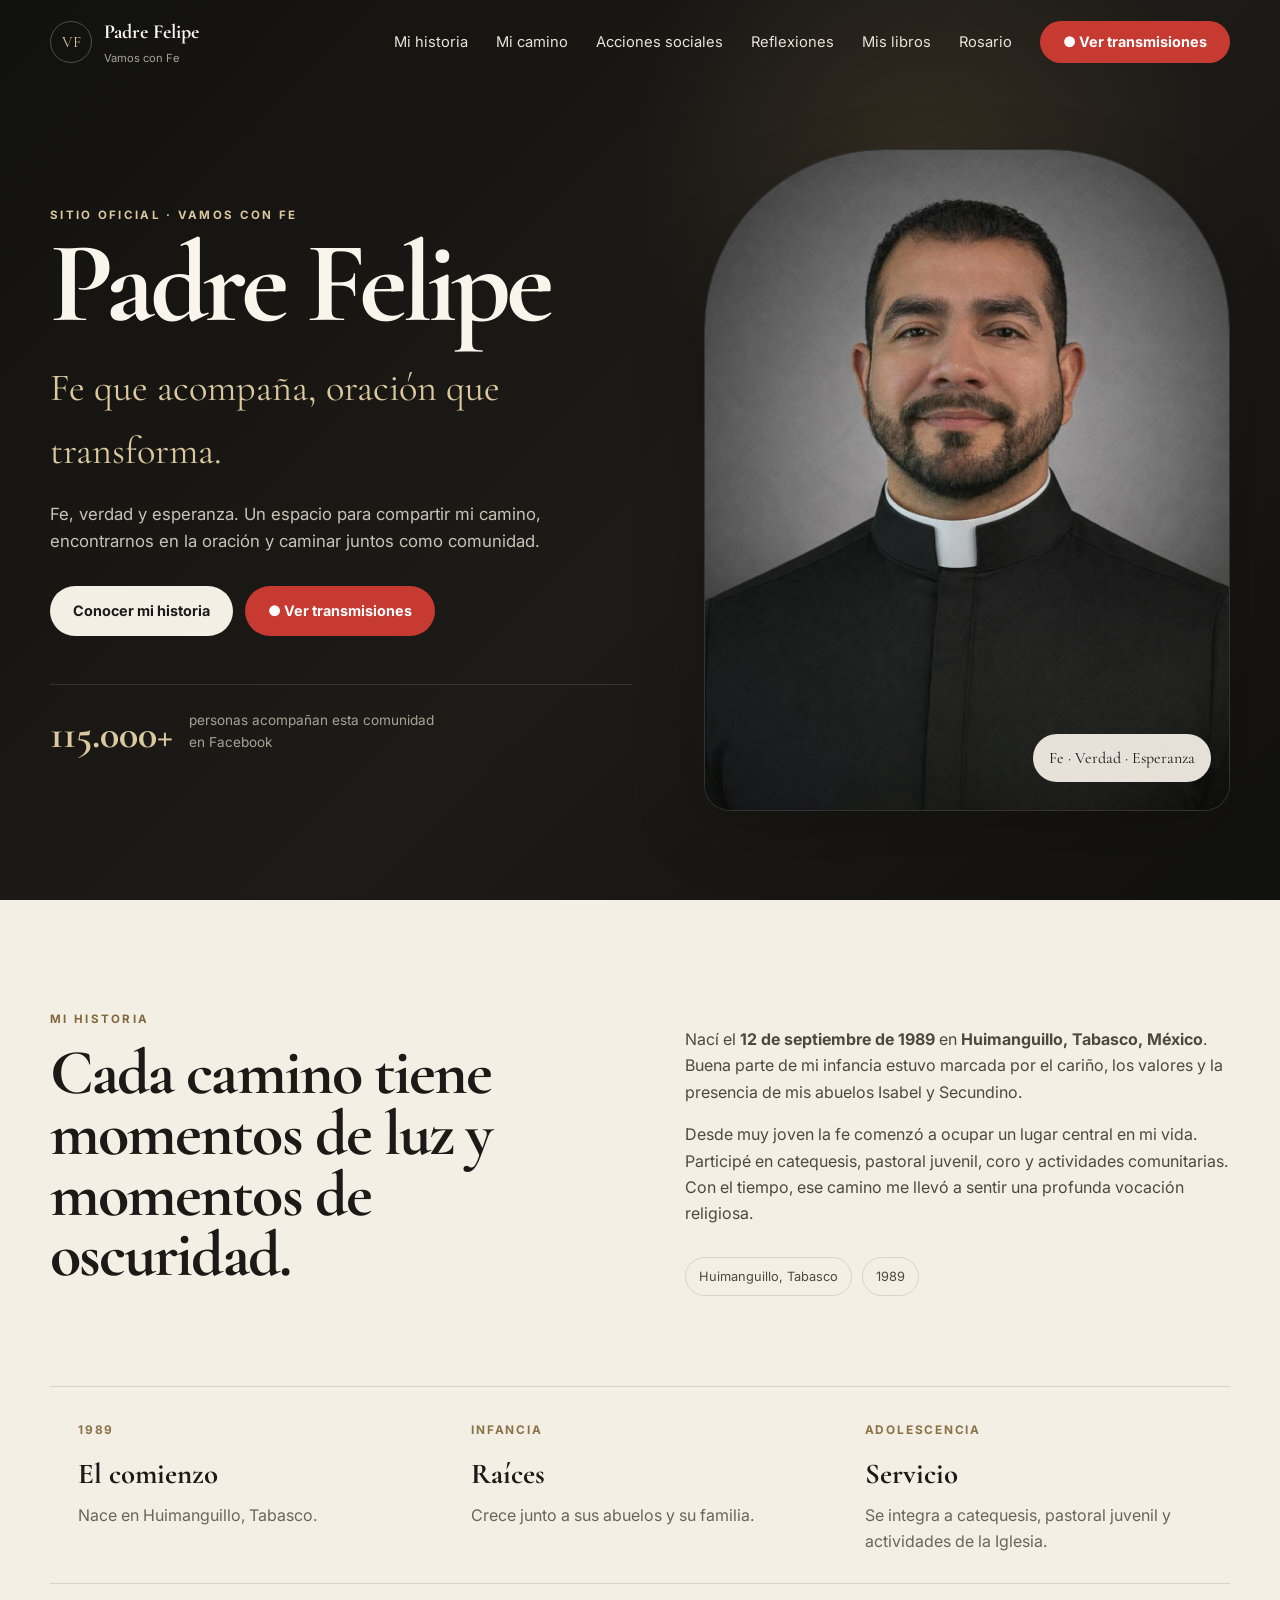
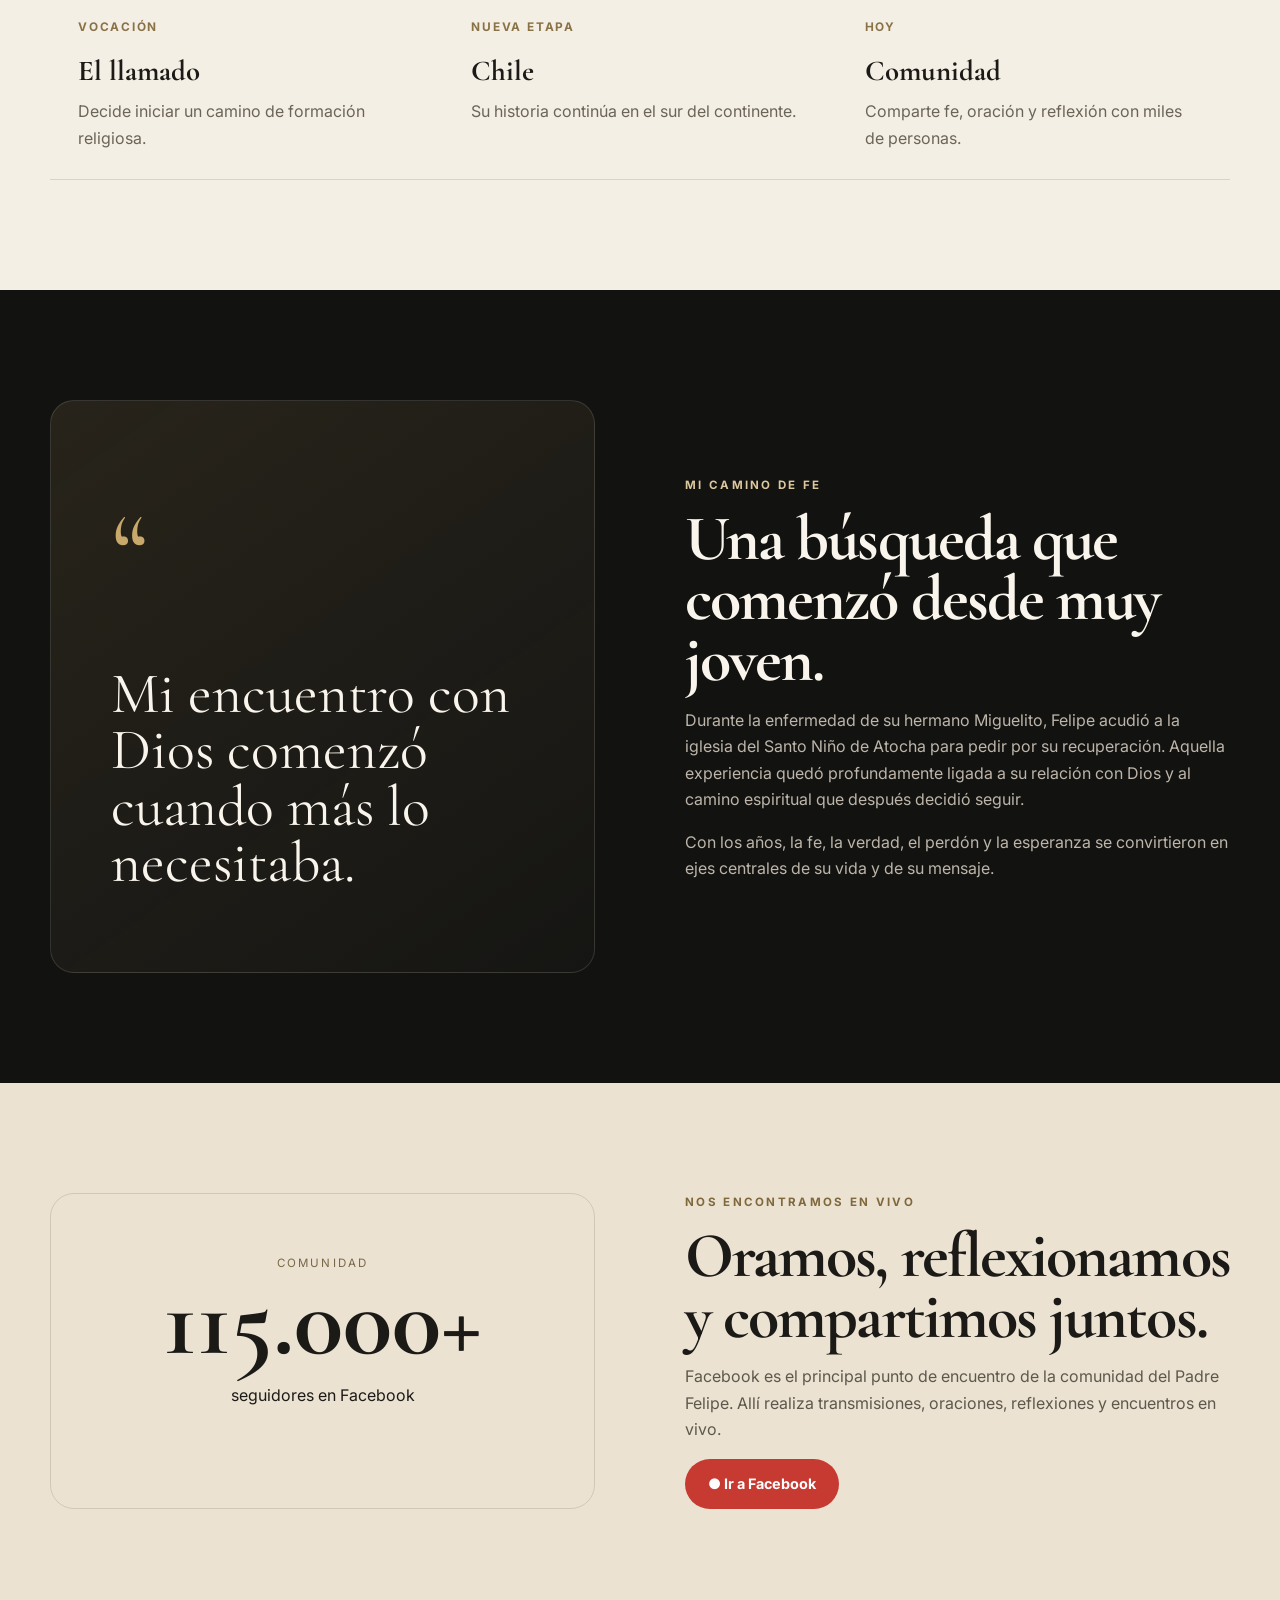
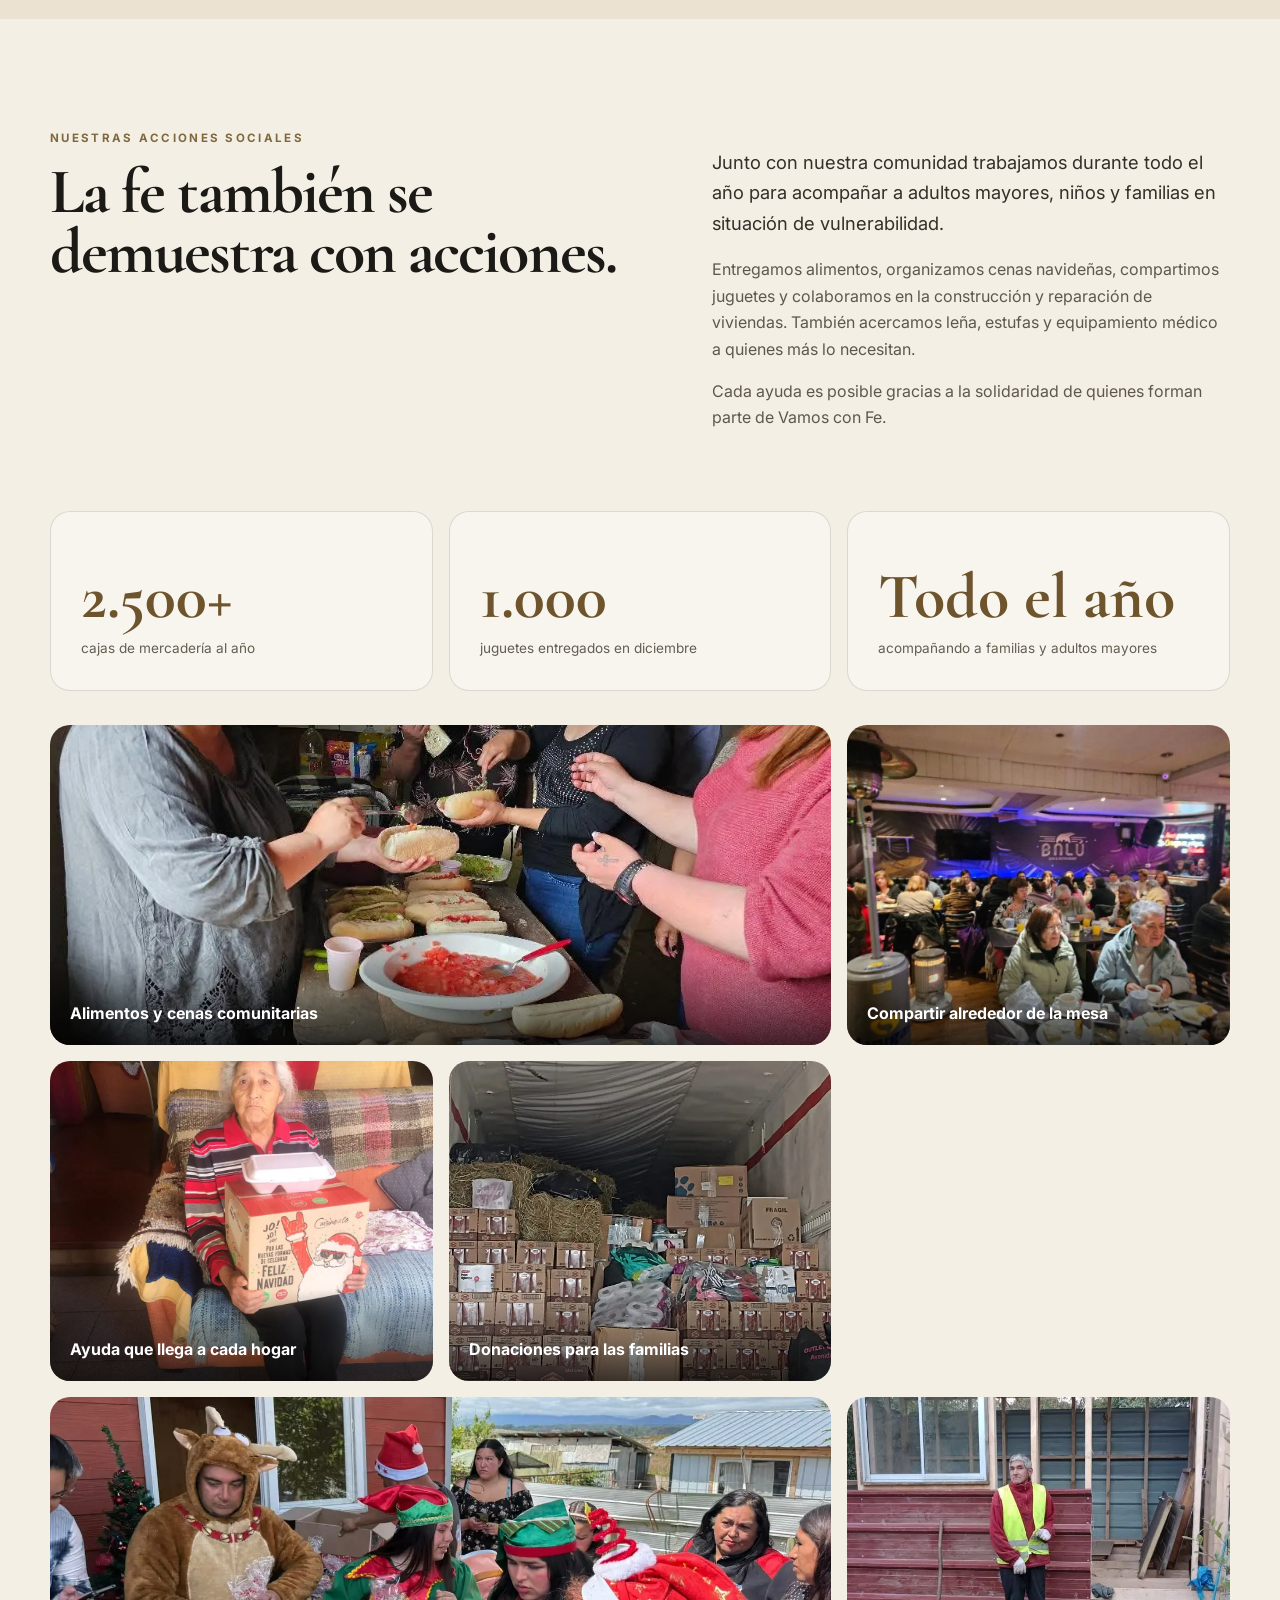
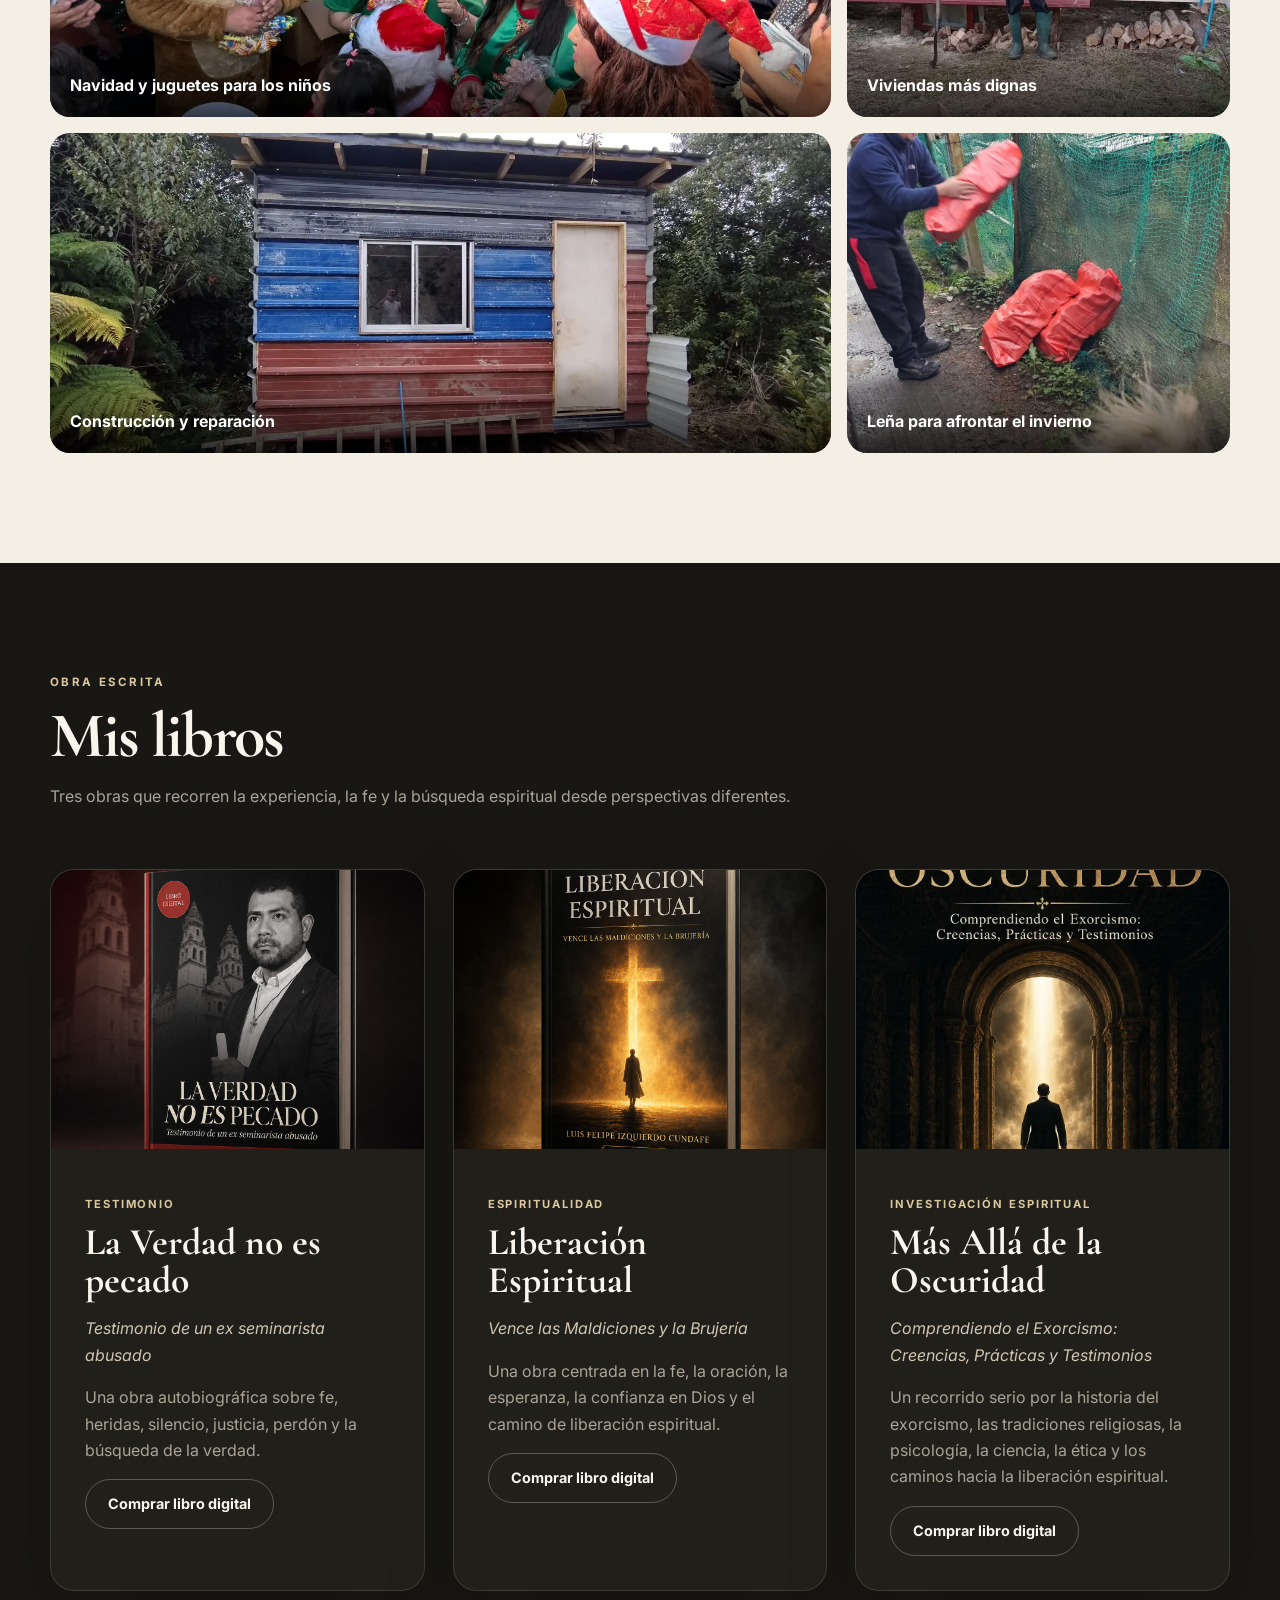
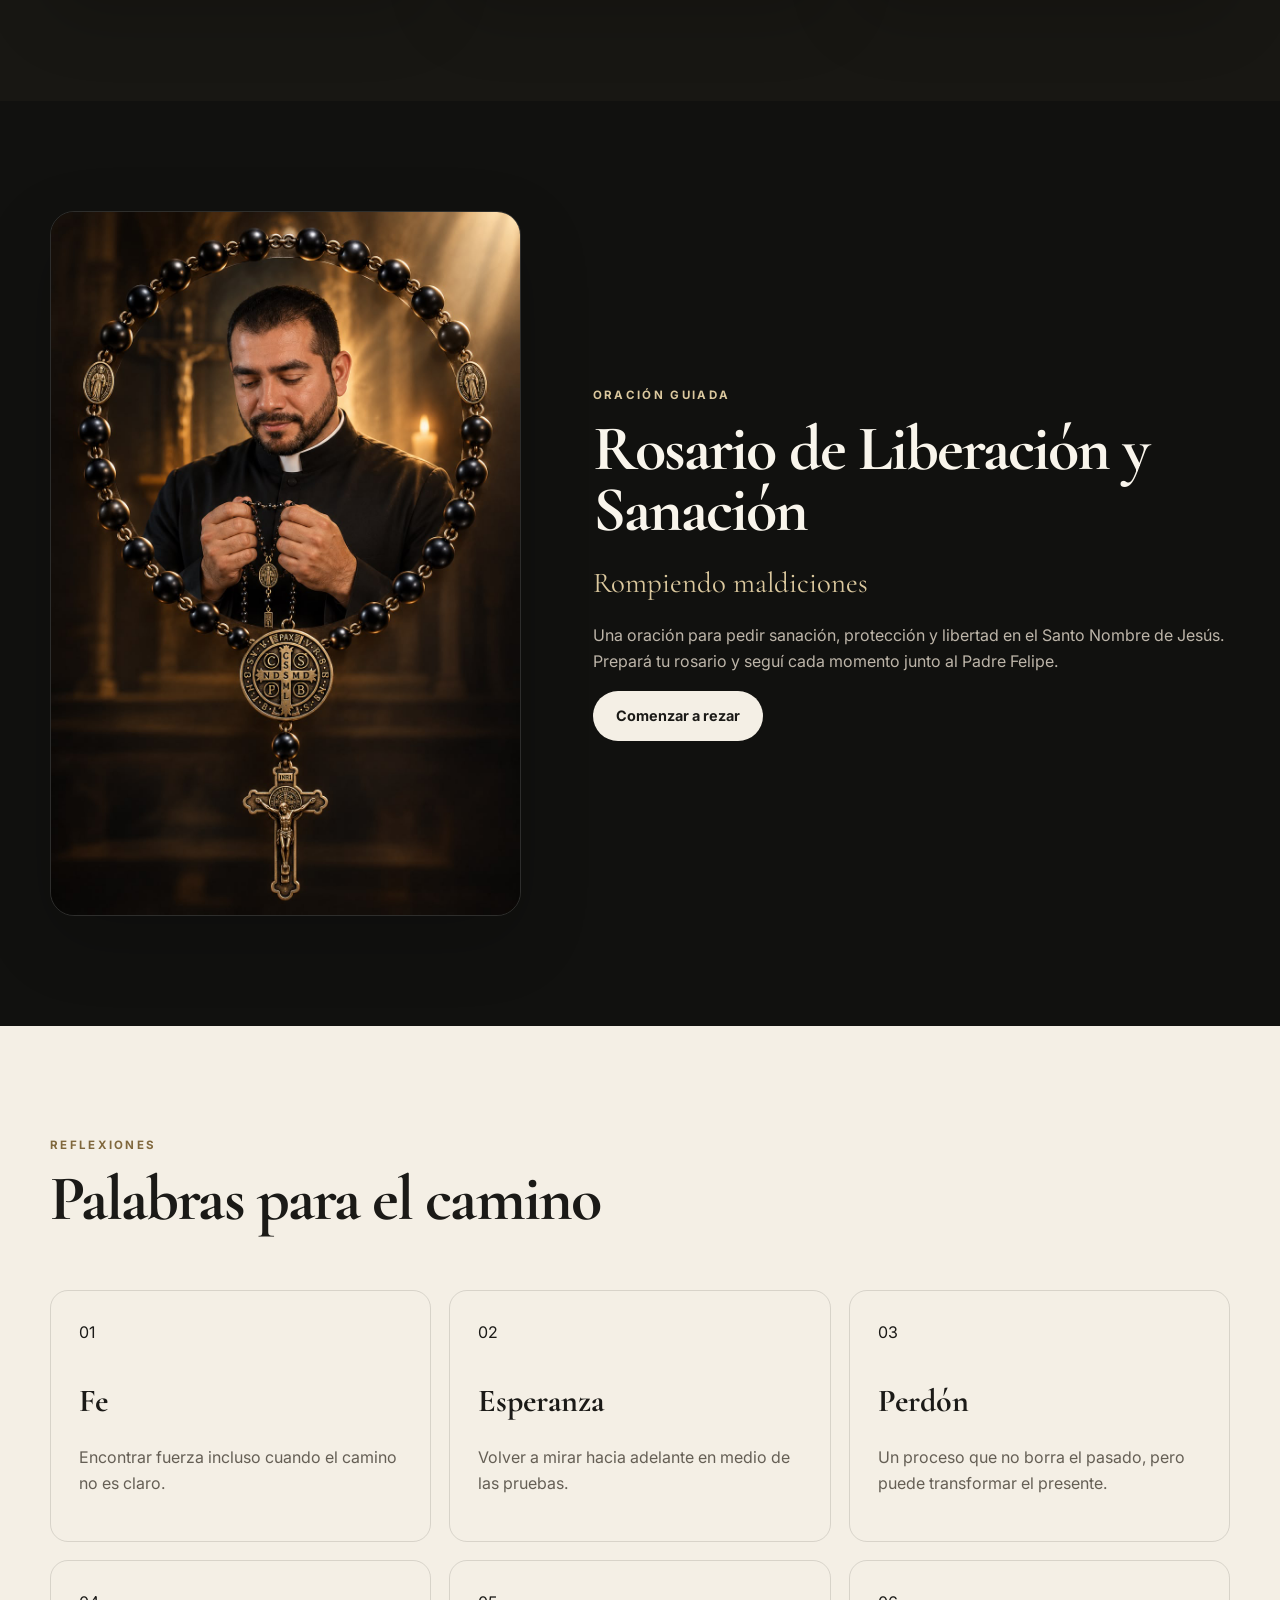
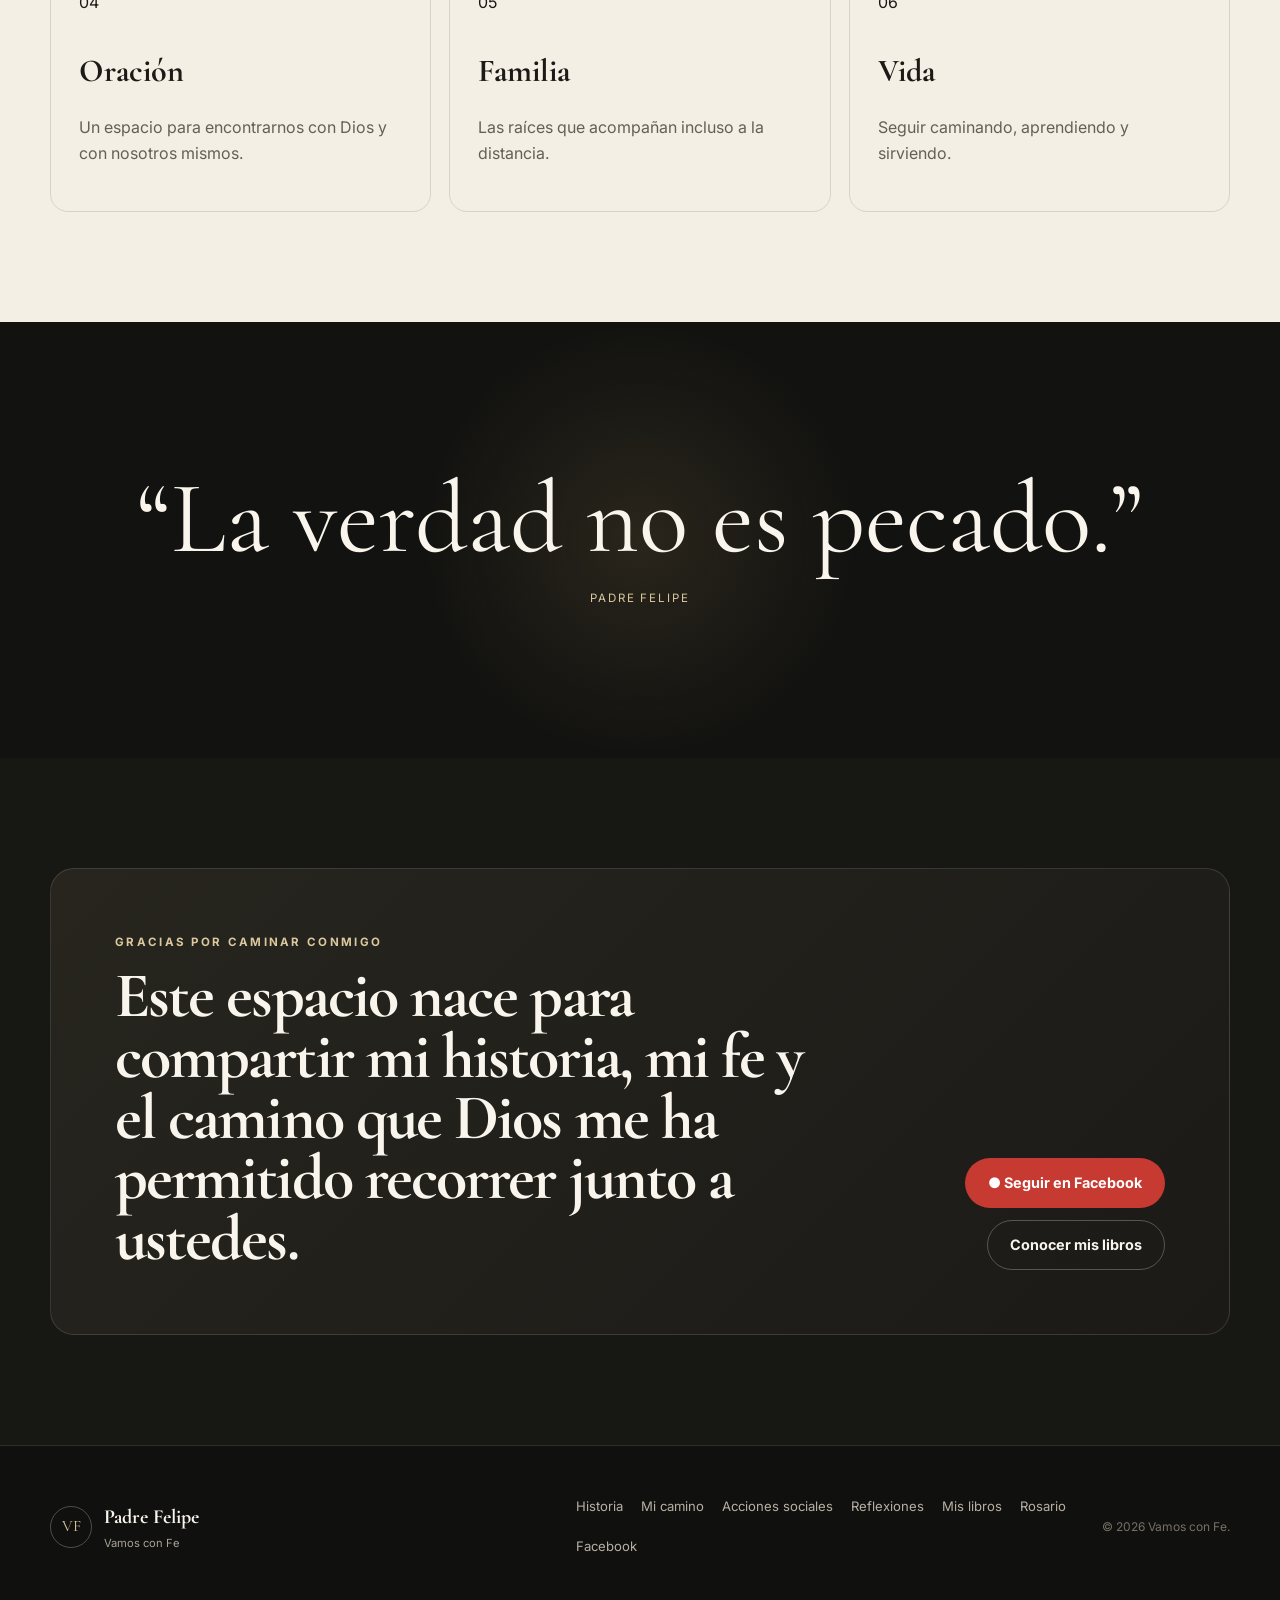
==== index.html @ bfcf7a8f "Actualiza acciones sociales y alcance anual" ====
<!doctype html>
<html lang="es">
<head>
  <meta charset="utf-8">
  <meta name="viewport" content="width=device-width, initial-scale=1">
  <title>Padre Felipe | Fe que acompaña, oración que transforma</title>
  <meta name="description" content="Sitio oficial del Padre Felipe. Oraciones, transmisiones en vivo, reflexiones y libros para fortalecer la fe y caminar juntos como comunidad.">
  <meta name="theme-color" content="#171714">
  <link rel="canonical" href="https://vamosconfe.com/">
  <link rel="icon" href="/favicon.svg" type="image/svg+xml">

  <meta property="og:type" content="website">
  <meta property="og:title" content="Vamos con Fe junto al Padre Felipe">
  <meta property="og:description" content="Sumate a una comunidad de más de 115.000 personas. Encontrá oraciones, reflexiones, transmisiones en vivo y los libros del Padre Felipe.">
  <meta property="og:url" content="https://vamosconfe.com/">
  <meta property="og:site_name" content="Vamos con Fe">
  <meta property="og:locale" content="es_LA">
  <meta property="og:image" content="https://vamosconfe.com/assets/images/padre-felipe-hero.jpg?v=20260825">
  <meta property="og:image:alt" content="Padre Felipe · Vamos con Fe">

  <meta name="twitter:card" content="summary_large_image">
  <meta name="twitter:title" content="Vamos con Fe junto al Padre Felipe">
  <meta name="twitter:description" content="Oraciones, reflexiones, transmisiones en vivo y libros para fortalecer la fe junto al Padre Felipe.">
  <meta name="twitter:image" content="https://vamosconfe.com/assets/images/padre-felipe-hero.jpg?v=20260825">
  <meta name="twitter:image:alt" content="Padre Felipe · Vamos con Fe">

  <link rel="preconnect" href="https://fonts.googleapis.com">
  <link rel="preconnect" href="https://fonts.gstatic.com" crossorigin>
  <link href="https://fonts.googleapis.com/css2?family=Cormorant+Garamond:wght@500;600;700&family=Inter:wght@400;500;600;700&display=swap" rel="stylesheet">
  <link rel="stylesheet" href="css/style.css?v=20260825-2">
  <style>
    .books-grid{grid-template-columns:repeat(3,1fr)}
    @media(max-width:920px){
      .books-grid{grid-template-columns:1fr}
      .rosary-feature-grid{display:flex!important;flex-direction:column!important;gap:32px!important}
      .rosary-feature-image{width:100%!important;max-width:520px!important;margin:0 auto!important}
      .rosary-feature-image img{display:block!important;width:100%!important;height:auto!important;aspect-ratio:auto!important;object-fit:contain!important}
      .rosary-feature-copy{width:100%!important}
    }
    @media(max-width:620px){
      .rosary-feature-copy h2{font-size:clamp(2.7rem,13vw,4rem)}
      .rosary-feature-copy .btn{width:100%}
    }
  </style>

  <script type="application/ld+json">
  {
    "@context":"https://schema.org",
    "@graph":[
      {
        "@type":"WebSite",
        "name":"Vamos con Fe",
        "url":"https://vamosconfe.com/"
      },
      {
        "@type":"Person",
        "name":"Luis Felipe Izquierdo Cundafe",
        "alternateName":"Padre Felipe",
        "url":"https://vamosconfe.com/",
        "sameAs":["https://www.facebook.com/misionsansebastianpuertomontt"],
        "description":"Sacerdote veterocatólico, autor y comunicador espiritual."
      },
      {
        "@type":"Book",
        "name":"La Verdad no es pecado",
        "author":[
          {"@type":"Person","name":"Luis Felipe Izquierdo Cundafe"},
          {"@type":"Person","name":"Robert Arellano Muñoz"}
        ]
      },
      {
        "@type":"Book",
        "name":"Liberación Espiritual: Vence las Maldiciones y la Brujería",
        "author":{"@type":"Person","name":"Luis Felipe Izquierdo Cundafe"}
      },
      {
        "@type":"Book",
        "name":"Más Allá de la Oscuridad",
        "alternativeHeadline":"Comprendiendo el Exorcismo: Creencias, Prácticas y Testimonios",
        "author":{"@type":"Person","name":"Luis Felipe Izquierdo Cundafe"}
      }
    ]
  }
  </script>
</head>
<body>
<a class="skip-link" href="#contenido">Saltar al contenido</a>

<header class="site-header" id="header">
  <div class="container nav-wrap">
    <a class="brand" href="#inicio">
      <span class="brand-mark">VF</span>
      <span><strong>Padre Felipe</strong><small>Vamos con Fe</small></span>
    </a>

    <button class="menu-toggle" id="menuToggle" aria-label="Abrir menú" aria-expanded="false">
      <span></span><span></span>
    </button>

    <nav class="nav" id="nav">
      <a href="#historia">Mi historia</a>
      <a href="#camino">Mi camino</a>
      <a href="#obra-social">Acciones sociales</a>
      <a href="#reflexiones">Reflexiones</a>
      <a href="#libros">Mis libros</a>
      <a href="rosario.html">Rosario</a>
      <a class="btn btn-live btn-small" href="https://www.facebook.com/misionsansebastianpuertomontt" target="_blank" rel="noopener noreferrer">● Ver transmisiones</a>
    </nav>
  </div>
</header>

<main id="contenido">
<section class="hero" id="inicio">
  <div class="container hero-grid">
    <div class="hero-copy reveal">
      <p class="eyebrow">Sitio oficial · Vamos con Fe</p>
      <h1>Padre Felipe</h1>
      <p class="hero-kicker">Fe que acompaña, oración que transforma.</p>
      <p class="hero-text">Fe, verdad y esperanza. Un espacio para compartir mi camino, encontrarnos en la oración y caminar juntos como comunidad.</p>

      <div class="hero-actions">
        <a class="btn btn-primary" href="#historia">Conocer mi historia</a>
        <a class="btn btn-live" href="https://www.facebook.com/misionsansebastianpuertomontt" target="_blank" rel="noopener noreferrer">● Ver transmisiones</a>
      </div>

      <div class="hero-stats">
        <strong>115.000+</strong>
        <span>personas acompañan esta comunidad en Facebook</span>
      </div>
    </div>

    <div class="hero-image-wrap reveal">
      <div class="hero-image-card">
        <img src="assets/images/padre-felipe-hero.jpg" alt="Padre Felipe" fetchpriority="high">
        <div class="hero-image-overlay"></div>
        <div class="hero-image-badge">Fe · Verdad · Esperanza</div>
      </div>
    </div>
  </div>
</section>

<section class="section section-light" id="historia">
  <div class="container split">
    <div class="reveal">
      <p class="eyebrow dark">Mi historia</p>
      <h2>Cada camino tiene momentos de luz y momentos de oscuridad.</h2>
    </div>
    <div class="story-copy reveal">
      <p>Nací el <strong>12 de septiembre de 1989</strong> en <strong>Huimanguillo, Tabasco, México</strong>. Buena parte de mi infancia estuvo marcada por el cariño, los valores y la presencia de mis abuelos Isabel y Secundino.</p>
      <p>Desde muy joven la fe comenzó a ocupar un lugar central en mi vida. Participé en catequesis, pastoral juvenil, coro y actividades comunitarias. Con el tiempo, ese camino me llevó a sentir una profunda vocación religiosa.</p>
      <div class="story-meta"><span>Huimanguillo, Tabasco</span><span>1989</span></div>
    </div>
  </div>

  <div class="container timeline reveal">
    <article><span>1989</span><h3>El comienzo</h3><p>Nace en Huimanguillo, Tabasco.</p></article>
    <article><span>Infancia</span><h3>Raíces</h3><p>Crece junto a sus abuelos y su familia.</p></article>
    <article><span>Adolescencia</span><h3>Servicio</h3><p>Se integra a catequesis, pastoral juvenil y actividades de la Iglesia.</p></article>
    <article><span>Vocación</span><h3>El llamado</h3><p>Decide iniciar un camino de formación religiosa.</p></article>
    <article><span>Nueva etapa</span><h3>Chile</h3><p>Su historia continúa en el sur del continente.</p></article>
    <article><span>Hoy</span><h3>Comunidad</h3><p>Comparte fe, oración y reflexión con miles de personas.</p></article>
  </div>
</section>

<section class="section section-dark" id="camino">
  <div class="container quote-layout">
    <div class="quote-card reveal">
      <span class="quote-mark">“</span>
      <blockquote>Mi encuentro con Dios comenzó cuando más lo necesitaba.</blockquote>
    </div>
    <div class="quote-copy reveal">
      <p class="eyebrow">Mi camino de fe</p>
      <h2>Una búsqueda que comenzó desde muy joven.</h2>
      <p>Durante la enfermedad de su hermano Miguelito, Felipe acudió a la iglesia del Santo Niño de Atocha para pedir por su recuperación. Aquella experiencia quedó profundamente ligada a su relación con Dios y al camino espiritual que después decidió seguir.</p>
      <p>Con los años, la fe, la verdad, el perdón y la esperanza se convirtieron en ejes centrales de su vida y de su mensaje.</p>
    </div>
  </div>
</section>

<section class="section community-section">
  <div class="container community-grid">
    <div class="community-number reveal">
      <span>Comunidad</span>
      <strong>115.000+</strong>
      <p>seguidores en Facebook</p>
    </div>
    <div class="community-copy reveal">
      <p class="eyebrow dark">Nos encontramos en vivo</p>
      <h2>Oramos, reflexionamos y compartimos juntos.</h2>
      <p>Facebook es el principal punto de encuentro de la comunidad del Padre Felipe. Allí realiza transmisiones, oraciones, reflexiones y encuentros en vivo.</p>
      <a class="btn btn-live" href="https://www.facebook.com/misionsansebastianpuertomontt" target="_blank" rel="noopener noreferrer">● Ir a Facebook</a>
    </div>
  </div>
</section>

<section class="section solidarity-section" id="obra-social">
  <div class="container">
    <div class="solidarity-intro">
      <div class="reveal">
        <p class="eyebrow dark">Nuestras acciones sociales</p>
        <h2>La fe también se demuestra con acciones.</h2>
      </div>
      <div class="solidarity-copy reveal">
        <p>Junto con nuestra comunidad trabajamos durante todo el año para acompañar a adultos mayores, niños y familias en situación de vulnerabilidad.</p>
        <p>Entregamos alimentos, organizamos cenas navideñas, compartimos juguetes y colaboramos en la construcción y reparación de viviendas. También acercamos leña, estufas y equipamiento médico a quienes más lo necesitan.</p>
        <p>Cada ayuda es posible gracias a la solidaridad de quienes forman parte de Vamos con Fe.</p>
      </div>
    </div>

    <div class="solidarity-stats reveal" aria-label="Alcance de nuestras acciones sociales">
      <article><strong>2.500+</strong><span>cajas de mercadería al año</span></article>
      <article><strong>1.000</strong><span>juguetes entregados en diciembre</span></article>
      <article><strong>Todo el año</strong><span>acompañando a familias y adultos mayores</span></article>
    </div>

    <div class="solidarity-gallery reveal" aria-label="Galería de acciones solidarias">
      <figure class="gallery-wide"><img src="assets/images/obra-social/preparacion-cena.webp" alt="Voluntarias preparando alimentos para una cena comunitaria" loading="lazy"><figcaption>Alimentos y cenas comunitarias</figcaption></figure>
      <figure><img src="assets/images/obra-social/cena-comunitaria.webp" alt="Encuentro y cena de la comunidad" loading="lazy"><figcaption>Compartir alrededor de la mesa</figcaption></figure>
      <figure><img src="assets/images/obra-social/entrega-caja-adulta-mayor.webp" alt="Adulta mayor recibiendo una caja navideña" loading="lazy"><figcaption>Ayuda que llega a cada hogar</figcaption></figure>
      <figure><img src="assets/images/obra-social/donaciones.webp" alt="Mercadería y donaciones reunidas para entregar" loading="lazy"><figcaption>Donaciones para las familias</figcaption></figure>
      <figure class="gallery-wide"><img src="assets/images/obra-social/navidad-juguetes.webp" alt="Voluntarios compartiendo una celebración navideña con niños y familias" loading="lazy"><figcaption>Navidad y juguetes para los niños</figcaption></figure>
      <figure><img src="assets/images/obra-social/reparacion-vivienda.webp" alt="Trabajo solidario en la reparación de una vivienda" loading="lazy"><figcaption>Viviendas más dignas</figcaption></figure>
      <figure class="gallery-wide"><img src="assets/images/obra-social/mediagua-solidaria.webp" alt="Mediagua construida con apoyo de la comunidad" loading="lazy"><figcaption>Construcción y reparación</figcaption></figure>
      <figure><img src="assets/images/obra-social/entrega-lena.webp" alt="Entrega de sacos de leña para una familia" loading="lazy"><figcaption>Leña para afrontar el invierno</figcaption></figure>
    </div>
  </div>
</section>

<section class="section books-section" id="libros">
  <div class="container">
    <div class="section-head reveal">
      <p class="eyebrow">Obra escrita</p>
      <h2>Mis libros</h2>
      <p>Tres obras que recorren la experiencia, la fe y la búsqueda espiritual desde perspectivas diferentes.</p>
    </div>

    <div class="books-grid">
      <article class="book-card reveal">
        <div class="book-cover-wrap">
          <img src="assets/images/la-verdad-no-es-pecado.png" alt="La Verdad no es pecado" loading="lazy">
        </div>
        <div class="book-info">
          <p class="book-label">Testimonio</p>
          <h3>La Verdad no es pecado</h3>
          <p class="book-subtitle">Testimonio de un ex seminarista abusado</p>
          <p>Una obra autobiográfica sobre fe, heridas, silencio, justicia, perdón y la búsqueda de la verdad.</p>
          <a class="btn btn-secondary" href="https://pay.hotmart.com/E107308322A" target="_blank" rel="noopener noreferrer">Comprar libro digital</a>
        </div>
      </article>

      <article class="book-card reveal">
        <div class="book-cover-wrap">
          <img src="assets/images/liberacion-espiritual.png" alt="Liberación Espiritual" loading="lazy">
        </div>
        <div class="book-info">
          <p class="book-label">Espiritualidad</p>
          <h3>Liberación Espiritual</h3>
          <p class="book-subtitle">Vence las Maldiciones y la Brujería</p>
          <p>Una obra centrada en la fe, la oración, la esperanza, la confianza en Dios y el camino de liberación espiritual.</p>
          <a class="btn btn-secondary" href="https://pay.hotmart.com/S107308698R" target="_blank" rel="noopener noreferrer">Comprar libro digital</a>
        </div>
      </article>

      <article class="book-card reveal">
        <div class="book-cover-wrap">
          <img src="assets/images/mas-alla-de-la-oscuridad.webp" alt="Portada de Más Allá de la Oscuridad" loading="lazy">
        </div>
        <div class="book-info">
          <p class="book-label">Investigación espiritual</p>
          <h3>Más Allá de la Oscuridad</h3>
          <p class="book-subtitle">Comprendiendo el Exorcismo: Creencias, Prácticas y Testimonios</p>
          <p>Un recorrido serio por la historia del exorcismo, las tradiciones religiosas, la psicología, la ciencia, la ética y los caminos hacia la liberación espiritual.</p>
          <a class="btn btn-secondary" href="https://pay.hotmart.com/C107308794T" target="_blank" rel="noopener noreferrer">Comprar libro digital</a>
        </div>
      </article>
    </div>
  </div>
</section>

<section class="section rosary-feature">
  <div class="container rosary-feature-grid">
    <div class="rosary-feature-image reveal">
      <img src="assets/images/padre-felipe-rosario-san-benito.jpeg" alt="Padre Felipe rezando el Rosario de San Benito" loading="lazy">
    </div>
    <div class="rosary-feature-copy reveal">
      <p class="eyebrow">Oración guiada</p>
      <h2>Rosario de Liberación y Sanación</h2>
      <p class="rosary-feature-kicker">Rompiendo maldiciones</p>
      <p>Una oración para pedir sanación, protección y libertad en el Santo Nombre de Jesús. Prepará tu rosario y seguí cada momento junto al Padre Felipe.</p>
      <a class="btn btn-primary" href="rosario.html">Comenzar a rezar</a>
    </div>
  </div>
</section>

<section class="section reflections" id="reflexiones">
  <div class="container">
    <div class="section-head reveal">
      <p class="eyebrow dark">Reflexiones</p>
      <h2>Palabras para el camino</h2>
    </div>
    <div class="reflection-grid">
      <article class="reflection-card reveal"><span>01</span><h3>Fe</h3><p>Encontrar fuerza incluso cuando el camino no es claro.</p></article>
      <article class="reflection-card reveal"><span>02</span><h3>Esperanza</h3><p>Volver a mirar hacia adelante en medio de las pruebas.</p></article>
      <article class="reflection-card reveal"><span>03</span><h3>Perdón</h3><p>Un proceso que no borra el pasado, pero puede transformar el presente.</p></article>
      <article class="reflection-card reveal"><span>04</span><h3>Oración</h3><p>Un espacio para encontrarnos con Dios y con nosotros mismos.</p></article>
      <article class="reflection-card reveal"><span>05</span><h3>Familia</h3><p>Las raíces que acompañan incluso a la distancia.</p></article>
      <article class="reflection-card reveal"><span>06</span><h3>Vida</h3><p>Seguir caminando, aprendiendo y sirviendo.</p></article>
    </div>
  </div>
</section>

<section class="statement">
  <div class="container reveal">
    <p>“La verdad no es pecado.”</p>
    <span>Padre Felipe</span>
  </div>
</section>

<section class="section cta-section">
  <div class="container cta-card reveal">
    <div>
      <p class="eyebrow">Gracias por caminar conmigo</p>
      <h2>Este espacio nace para compartir mi historia, mi fe y el camino que Dios me ha permitido recorrer junto a ustedes.</h2>
    </div>
    <div class="cta-actions">
      <a class="btn btn-live" href="https://www.facebook.com/misionsansebastianpuertomontt" target="_blank" rel="noopener noreferrer">● Seguir en Facebook</a>
      <a class="btn btn-secondary" href="#libros">Conocer mis libros</a>
    </div>
  </div>
</section>
</main>

<footer class="footer">
  <div class="container footer-grid">
    <a class="brand" href="#inicio">
      <span class="brand-mark">VF</span>
      <span><strong>Padre Felipe</strong><small>Vamos con Fe</small></span>
    </a>
    <div class="footer-links">
      <a href="#historia">Historia</a>
      <a href="#camino">Mi camino</a>
      <a href="#obra-social">Acciones sociales</a>
      <a href="#reflexiones">Reflexiones</a>
      <a href="#libros">Mis libros</a>
      <a href="rosario.html">Rosario</a>
      <a href="https://www.facebook.com/misionsansebastianpuertomontt" target="_blank" rel="noopener noreferrer">Facebook</a>
    </div>
    <p class="copyright">© <span id="year"></span> Vamos con Fe.</p>
  </div>
</footer>

<script src="js/main.js"></script>
</body>
</html>
---- css/style.css ----
:root{--bg:#171714;--paper:#f4efe5;--paper2:#ebe2d2;--text:#f9f5ec;--ink:#1b1a17;--muted:#a8a295;--gold:#c8a86b;--gold2:#dbc89e;--line:rgba(255,255,255,.12);--lined:rgba(23,23,20,.13);--live:#c73a32;--radius:24px;--shadow:0 24px 70px rgba(0,0,0,.18)}
*{box-sizing:border-box}html{scroll-behavior:smooth}body{margin:0;font-family:Inter,sans-serif;background:var(--bg);color:var(--text);line-height:1.65}img{max-width:100%;display:block}a{color:inherit;text-decoration:none}.container{width:min(1180px,calc(100% - 40px));margin:auto}
.skip-link{position:fixed;top:-100px;left:16px;z-index:9999;background:#fff;color:#000;padding:10px 14px;border-radius:8px}.skip-link:focus{top:16px}
.site-header{position:fixed;inset:0 0 auto;z-index:1000;border-bottom:1px solid transparent;transition:.3s}.site-header.scrolled{background:rgba(23,23,20,.9);backdrop-filter:blur(14px);border-color:rgba(255,255,255,.08)}
.nav-wrap{min-height:84px;display:flex;justify-content:space-between;align-items:center}.brand{display:flex;align-items:center;gap:12px}.brand-mark{width:42px;height:42px;border:1px solid rgba(255,255,255,.25);border-radius:50%;display:grid;place-items:center;font-family:"Cormorant Garamond",serif;color:var(--gold2)}.brand strong{display:block;font-family:"Cormorant Garamond",serif;font-size:1.25rem}.brand small{display:block;color:var(--muted);font-size:.7rem}
.nav{display:flex;gap:28px;align-items:center;font-size:.92rem}.nav>a:not(.btn){color:#e8e2d7}.nav>a:not(.btn):hover{color:var(--gold2)}.menu-toggle{display:none;background:none;border:0}.menu-toggle span{display:block;width:24px;height:2px;background:white;margin:5px}
.hero{min-height:100vh;display:flex;align-items:center;padding:130px 0 70px;overflow:hidden;position:relative;background:radial-gradient(circle at 72% 18%,rgba(200,168,107,.13),transparent 25%),linear-gradient(135deg,#11110f,#1d1b17 55%,#11110f)}
.hero-grid{display:grid;grid-template-columns:1.05fr .95fr;gap:72px;align-items:center}.eyebrow{margin:0 0 14px;text-transform:uppercase;letter-spacing:.2em;font-size:.72rem;font-weight:700;color:var(--gold2)}.eyebrow.dark{color:#80683d}
h1,h2,h3,blockquote{font-family:"Cormorant Garamond",serif}h1{font-size:clamp(4.7rem,9vw,8.6rem);line-height:.78;margin:0;letter-spacing:-.045em}.hero-kicker{font-family:"Cormorant Garamond",serif;font-size:clamp(1.8rem,3vw,2.7rem);color:var(--gold2);margin:28px 0 10px}.hero-text{max-width:640px;color:#c9c2b6;font-size:1.05rem}
.hero-actions,.cta-actions{display:flex;gap:12px;flex-wrap:wrap;margin-top:30px}.btn{display:inline-flex;align-items:center;justify-content:center;min-height:50px;padding:0 22px;border-radius:999px;border:1px solid transparent;font-weight:700;font-size:.9rem;cursor:pointer;transition:.25s}.btn-small{min-height:42px}.btn-primary{background:var(--paper);color:var(--ink)}.btn-live{background:var(--live);color:#fff}.btn-secondary{border-color:rgba(255,255,255,.25);background:transparent;color:inherit}.btn:hover{transform:translateY(-2px)}button:disabled{opacity:.48;cursor:not-allowed;transform:none!important}
.hero-stats{margin-top:48px;display:flex;gap:16px;align-items:end;border-top:1px solid var(--line);padding-top:24px}.hero-stats strong{font-family:"Cormorant Garamond",serif;font-size:2.5rem;color:var(--gold2);line-height:1}.hero-stats span{max-width:260px;color:var(--muted);font-size:.85rem}
.hero-image-card{position:relative;min-height:660px;border-radius:180px 180px 26px 26px;overflow:hidden;border:1px solid rgba(255,255,255,.14);box-shadow:var(--shadow);background:#111}.hero-image-card img{width:100%;height:660px;object-fit:cover;object-position:center top}.hero-image-overlay{position:absolute;inset:0;background:linear-gradient(to top,rgba(13,13,11,.45),transparent 42%)}.hero-image-badge{position:absolute;right:18px;bottom:28px;padding:11px 16px;border-radius:999px;background:rgba(244,239,229,.94);color:var(--ink);font-family:"Cormorant Garamond",serif}
.section{padding:110px 0}.section-light{background:var(--paper);color:var(--ink)}.section-dark{background:#121210}.split,.quote-layout,.community-grid{display:grid;grid-template-columns:1fr 1fr;gap:90px}.section h2{margin:0;font-size:clamp(2.5rem,5vw,5rem);line-height:.95;letter-spacing:-.03em}.story-copy{color:#4e493f}.story-meta{display:flex;gap:10px;margin-top:30px}.story-meta span{border:1px solid var(--lined);border-radius:999px;padding:8px 13px;font-size:.8rem}
.timeline{margin-top:90px;display:grid;grid-template-columns:repeat(3,1fr);border-top:1px solid var(--lined)}.timeline article{padding:28px;border-bottom:1px solid var(--lined)}.timeline span{font-size:.74rem;text-transform:uppercase;letter-spacing:.15em;color:#8a7247;font-weight:700}.timeline h3{font-size:1.8rem;margin:9px 0 4px}.timeline p{margin:0;color:#6b6458}
.quote-layout{align-items:center}.quote-card{border:1px solid var(--line);padding:60px;border-radius:var(--radius);background:linear-gradient(145deg,rgba(200,168,107,.12),rgba(255,255,255,.015))}.quote-mark{font-family:"Cormorant Garamond",serif;font-size:7rem;color:var(--gold)}blockquote{font-size:clamp(2.3rem,4.5vw,4.8rem);line-height:.98;margin:20px 0}.quote-copy p:not(.eyebrow){color:#bdb5a9}
.community-section{background:var(--paper2);color:var(--ink)}.community-number{text-align:center;padding:54px 24px;border:1px solid var(--lined);border-radius:var(--radius)}.community-number strong{display:block;font-family:"Cormorant Garamond",serif;font-size:clamp(4rem,8vw,8rem);line-height:.9}.community-number span{font-size:.72rem;text-transform:uppercase;letter-spacing:.18em;color:#796847}.community-copy p:not(.eyebrow){color:#5e574c}
.solidarity-section{background:var(--paper);color:var(--ink)}.solidarity-intro{display:grid;grid-template-columns:1.05fr .95fr;gap:90px;align-items:start}.solidarity-copy{color:#5e574c}.solidarity-copy p:first-child{font-size:1.15rem;color:#332f29}.solidarity-stats{display:grid;grid-template-columns:repeat(3,1fr);gap:16px;margin:64px 0 34px}.solidarity-stats article{min-height:180px;padding:30px;border:1px solid var(--lined);border-radius:20px;background:rgba(255,255,255,.38);display:flex;flex-direction:column;justify-content:flex-end}.solidarity-stats strong{font-family:"Cormorant Garamond",serif;font-size:clamp(2.5rem,5vw,4.8rem);line-height:.88;color:#6d542d}.solidarity-stats span{margin-top:12px;color:#655d50;font-size:.85rem}.solidarity-gallery{display:grid;grid-template-columns:repeat(3,1fr);grid-auto-rows:320px;gap:16px}.solidarity-gallery figure{position:relative;margin:0;overflow:hidden;border-radius:20px;background:#d8cfbf}.solidarity-gallery .gallery-wide{grid-column:span 2}.solidarity-gallery img{width:100%;height:100%;object-fit:cover;transition:transform .5s}.solidarity-gallery figure:hover img{transform:scale(1.025)}.solidarity-gallery figcaption{position:absolute;inset:auto 0 0;padding:46px 20px 18px;color:#fff;font-weight:700;background:linear-gradient(transparent,rgba(0,0,0,.72))}
.books-section{background:#181713}.section-head{max-width:740px;margin-bottom:60px}.section-head>p:last-child{color:#aaa396}.books-grid{display:grid;grid-template-columns:1fr 1fr;gap:28px}.book-card{border:1px solid var(--line);border-radius:var(--radius);overflow:hidden;background:#201f1a;box-shadow:var(--shadow)}.book-cover-wrap{aspect-ratio:4/3;overflow:hidden;background:#0c0c0b}.book-cover-wrap img{width:100%;height:100%;object-fit:cover;transition:.5s}.book-card:hover img{transform:scale(1.025)}.book-info{padding:34px}.book-label{color:var(--gold2);text-transform:uppercase;letter-spacing:.17em;font-size:.7rem;font-weight:700}.book-info h3{font-size:2.35rem;line-height:1;margin:4px 0}.book-subtitle{color:#d0c6b3;font-style:italic}.book-info>p:last-of-type{color:#aaa396}
.reflections{background:var(--paper);color:var(--ink)}.reflection-grid{display:grid;grid-template-columns:repeat(3,1fr);gap:18px}.reflection-card{min-height:220px;padding:28px;border:1px solid var(--lined);border-radius:18px}.reflection-card h3{font-size:2rem;margin:30px 0 5px}.reflection-card p{color:#655f55}
.statement{padding:150px 0;text-align:center;background:radial-gradient(circle at center,rgba(200,168,107,.13),transparent 32%),#121210}.statement p{font-family:"Cormorant Garamond",serif;font-size:clamp(3.8rem,8vw,8rem);line-height:.9;margin:0}.statement span{display:block;margin-top:25px;color:var(--gold2);letter-spacing:.16em;text-transform:uppercase;font-size:.72rem}
.cta-card{padding:64px;border-radius:var(--radius);background:linear-gradient(135deg,#27251e,#1b1a17);border:1px solid var(--line);display:grid;grid-template-columns:1.4fr .6fr;gap:50px;align-items:end}.cta-actions{justify-content:flex-end}
.footer{padding:50px 0;border-top:1px solid var(--line);background:#10100e}.footer-grid{display:grid;grid-template-columns:1fr 1fr auto;gap:35px;align-items:center}.footer-links{display:flex;gap:18px;flex-wrap:wrap;color:#b8b0a4;font-size:.82rem}.copyright{color:#777166;font-size:.75rem}
.rosary-feature{background:#11110f}.rosary-feature-grid{display:grid;grid-template-columns:.85fr 1.15fr;gap:72px;align-items:center}.rosary-feature-image{border-radius:var(--radius);overflow:hidden;border:1px solid var(--line);box-shadow:var(--shadow)}.rosary-feature-image img{width:100%;aspect-ratio:2/3;object-fit:cover}.rosary-feature-copy h2{max-width:760px}.rosary-feature-copy>p:not(.eyebrow){color:#bdb5a9;max-width:680px}.rosary-feature-kicker{font-family:"Cormorant Garamond",serif;font-size:1.8rem!important;color:var(--gold2)!important;margin:18px 0 8px}
.reveal{opacity:0;transform:translateY(24px);transition:.8s}.reveal.visible{opacity:1;transform:none}
@media(max-width:920px){.menu-toggle{display:block}.nav{position:absolute;top:84px;left:20px;right:20px;display:none;flex-direction:column;align-items:stretch;background:#1c1b17;border:1px solid var(--line);border-radius:18px;padding:18px}.nav.open{display:flex}.hero-grid,.split,.quote-layout,.community-grid,.solidarity-intro,.cta-card,.rosary-feature-grid{grid-template-columns:1fr;gap:50px}.hero-image-wrap{order:-1}.hero-image-card{min-height:520px;max-width:560px;margin:auto;border-radius:120px 120px 24px 24px}.hero-image-card img{height:520px}.timeline,.reflection-grid{grid-template-columns:1fr 1fr}.books-grid{grid-template-columns:1fr}.solidarity-gallery{grid-template-columns:1fr 1fr}.solidarity-gallery .gallery-wide{grid-column:span 1}.footer-grid{grid-template-columns:1fr}.cta-actions{justify-content:flex-start}}
@media(max-width:620px){.container{width:min(100% - 28px,1180px)}.site-header .brand small{display:none}h1{font-size:4.25rem}.hero{padding-top:120px}.hero-image-card{min-height:410px;border-radius:88px 88px 18px 18px}.hero-image-card img{height:410px}.hero-actions .btn,.cta-actions .btn{width:100%}.section{padding:78px 0}.timeline,.reflection-grid{grid-template-columns:1fr}.book-cover-wrap{aspect-ratio:1/1}.solidarity-stats{display:flex;overflow-x:auto;scroll-snap-type:x mandatory;margin:44px -14px 26px;padding:0 14px 8px;scrollbar-width:none}.solidarity-stats::-webkit-scrollbar{display:none}.solidarity-stats article{flex:0 0 82%;min-height:165px;scroll-snap-align:center}.solidarity-gallery{display:flex;overflow-x:auto;scroll-snap-type:x mandatory;margin:0 -14px;padding:0 14px 10px;gap:12px;scrollbar-width:none}.solidarity-gallery::-webkit-scrollbar{display:none}.solidarity-gallery figure{flex:0 0 86%;height:340px;scroll-snap-align:center}.cta-card{padding:34px 24px}.rosary-feature-grid{gap:32px}.rosary-feature-image{width:100%;max-width:520px;margin:0 auto}.rosary-feature-image img{height:auto;aspect-ratio:auto;object-fit:contain}}
@media(prefers-reduced-motion:reduce){html{scroll-behavior:auto}.reveal{opacity:1;transform:none}}
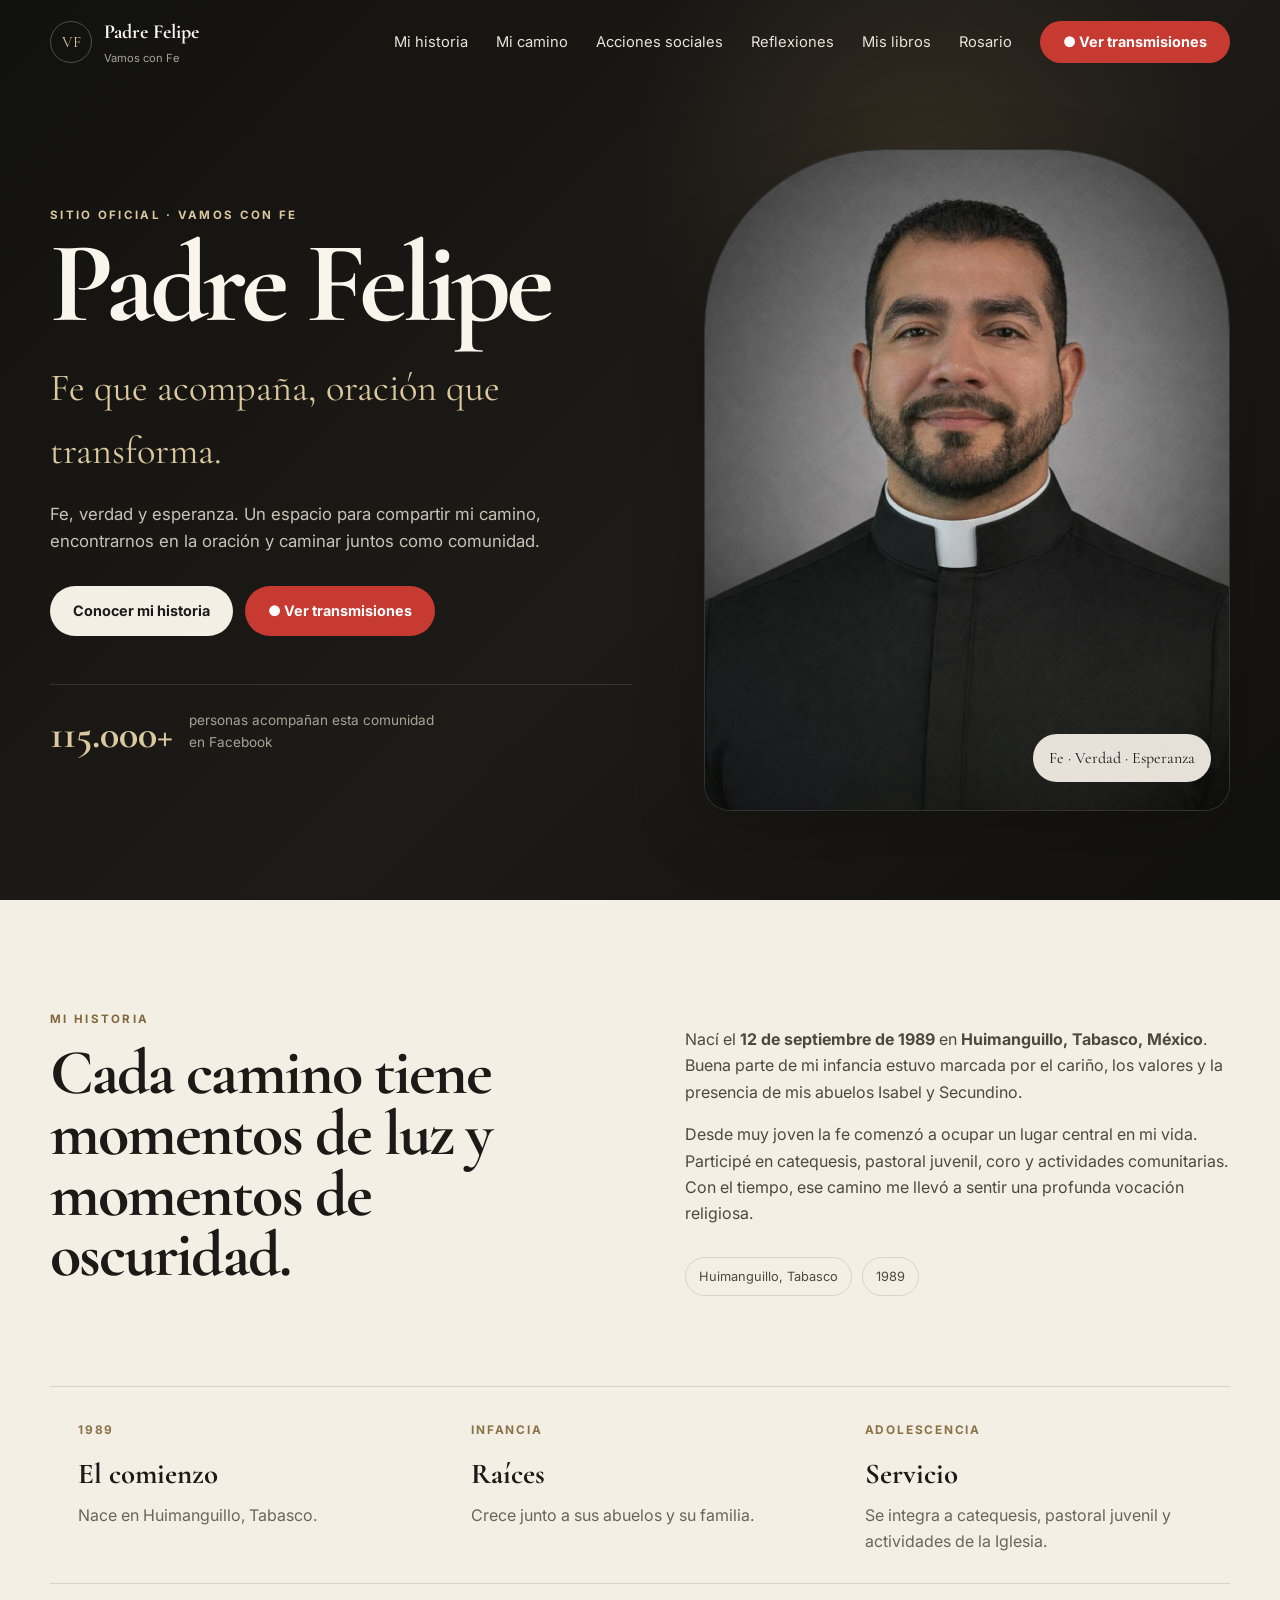
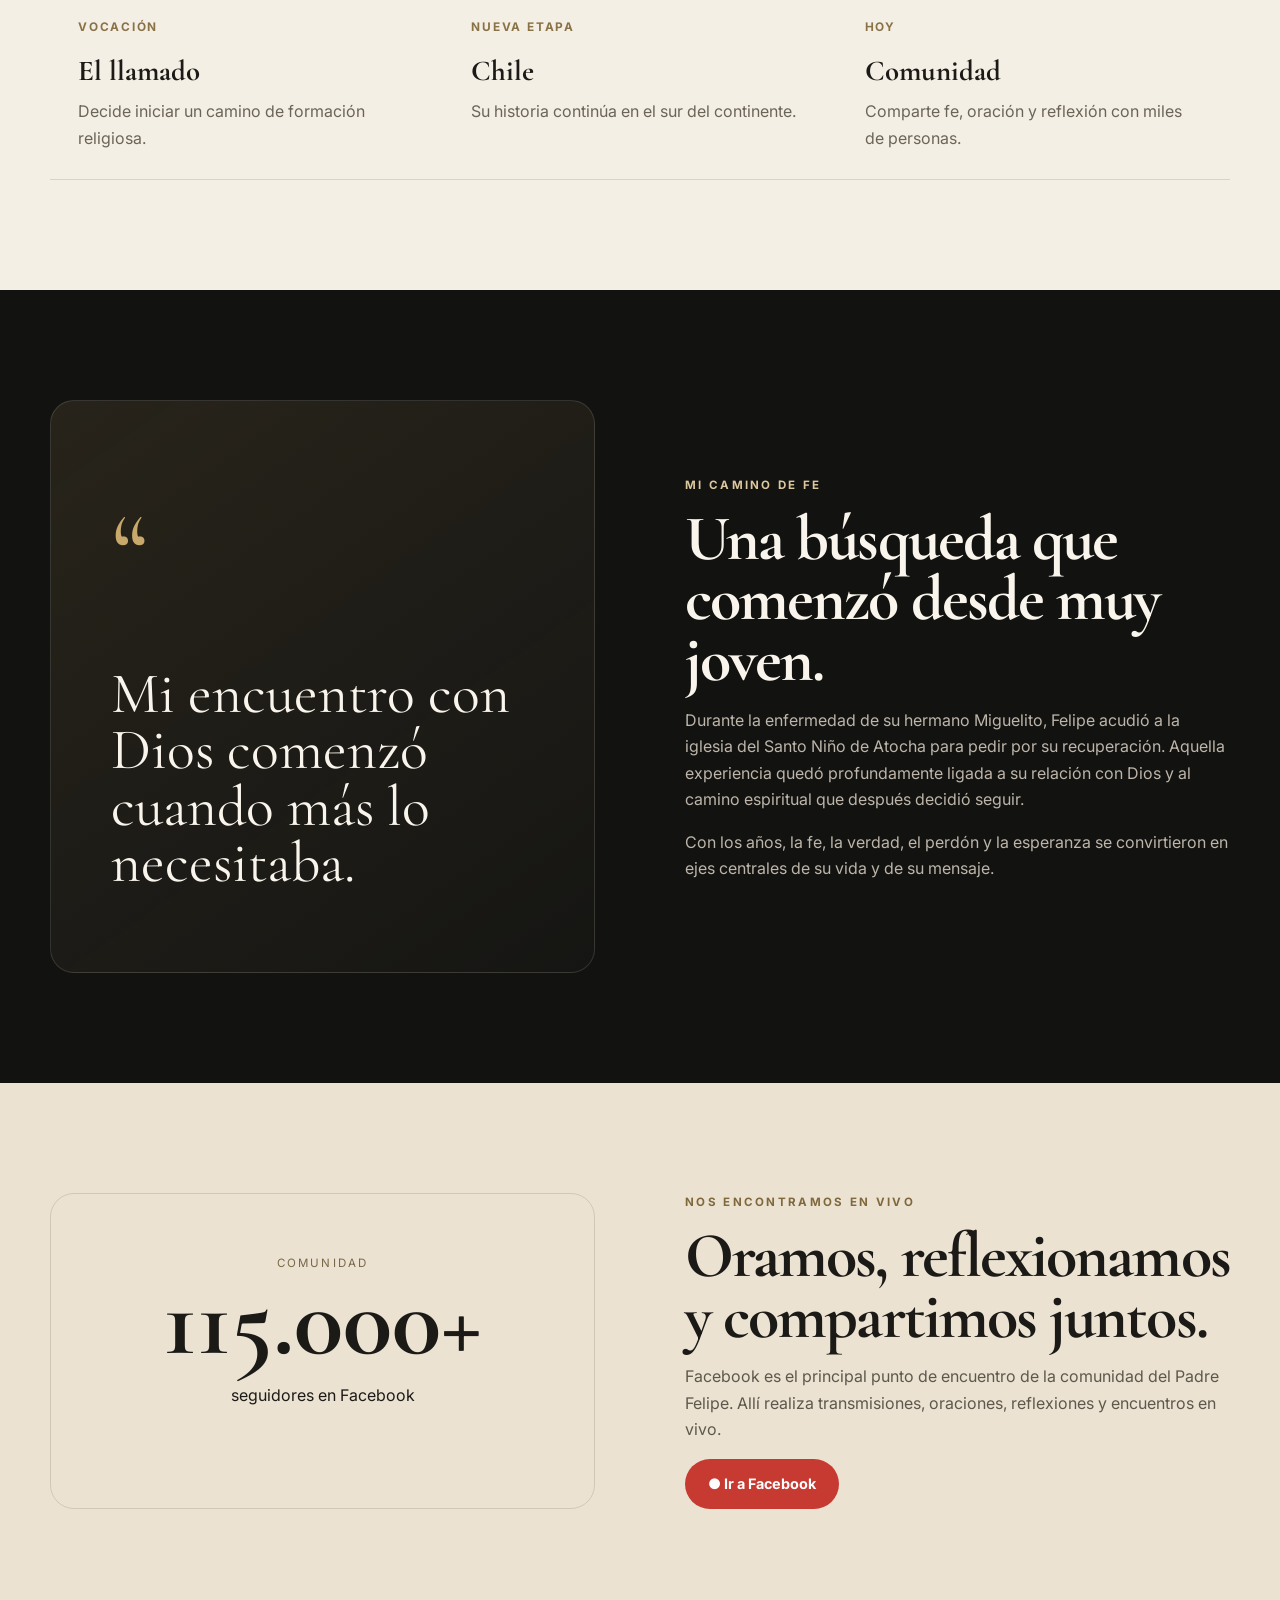
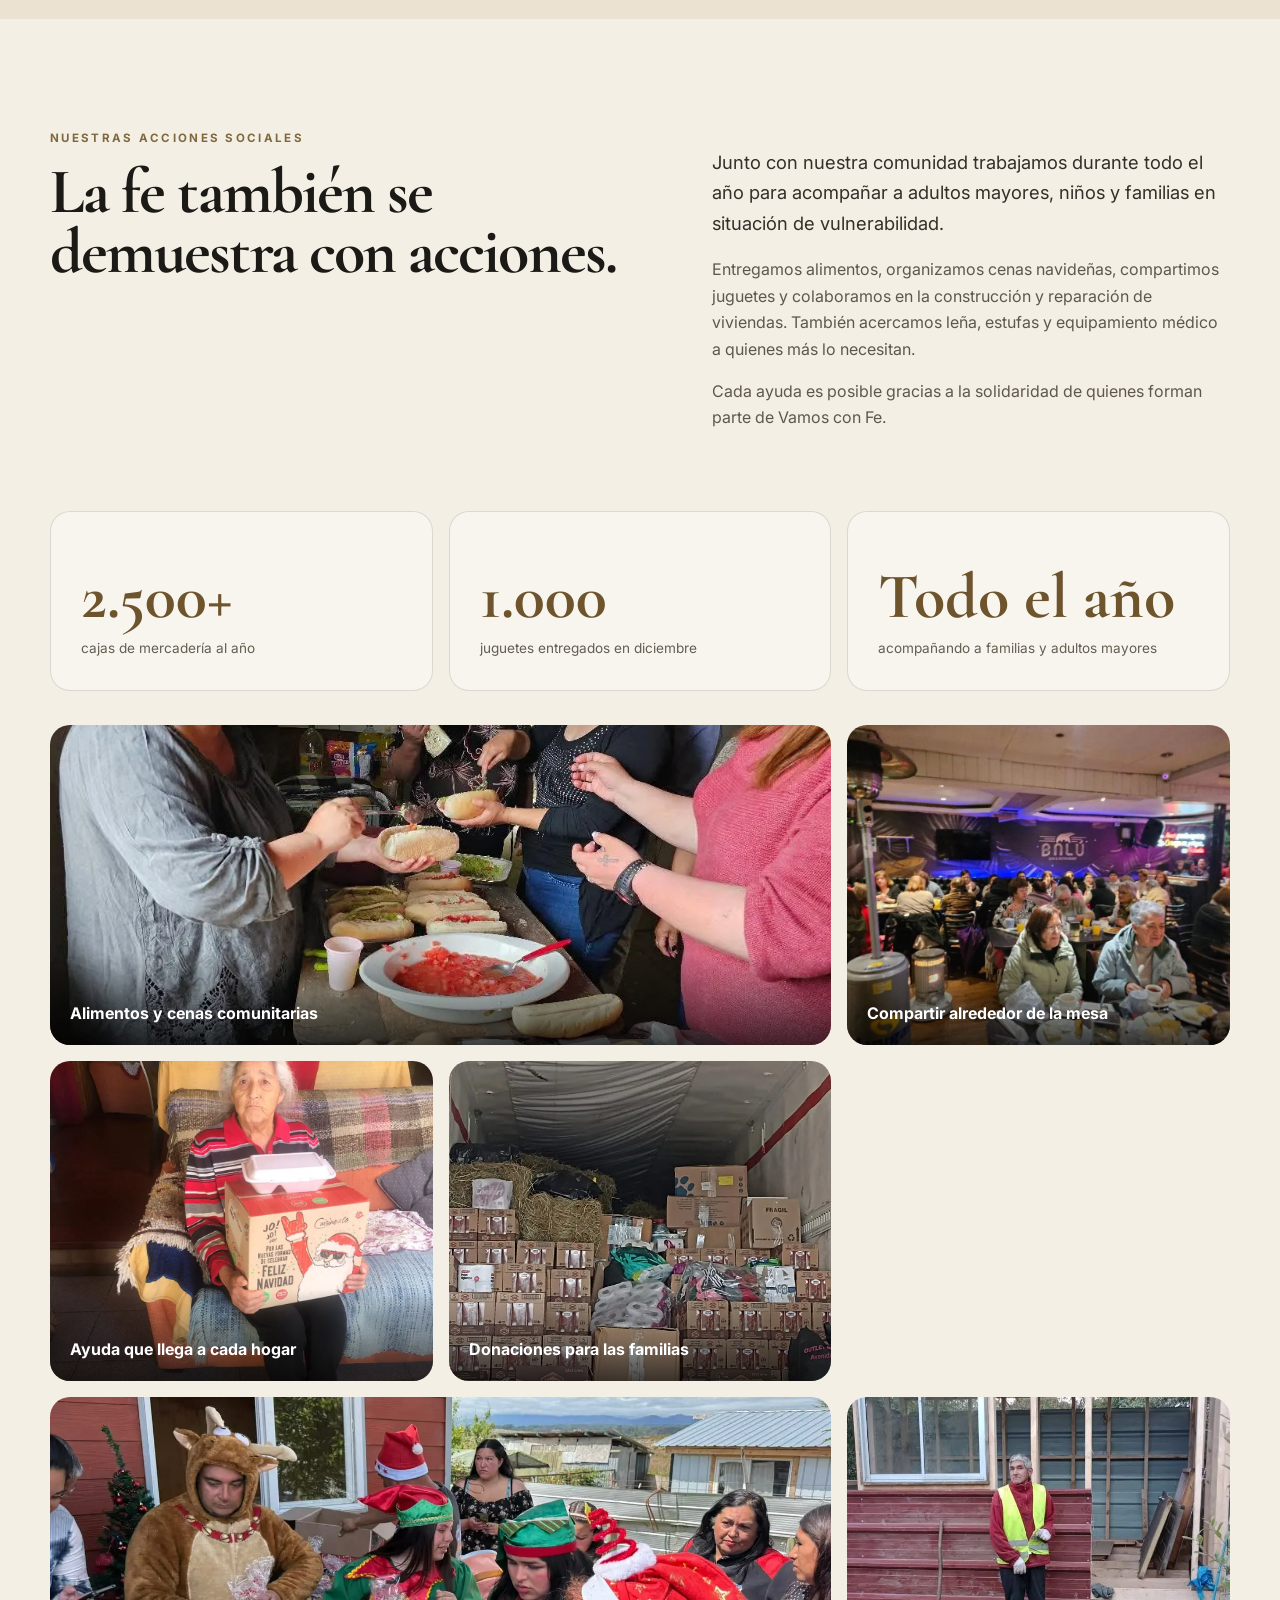
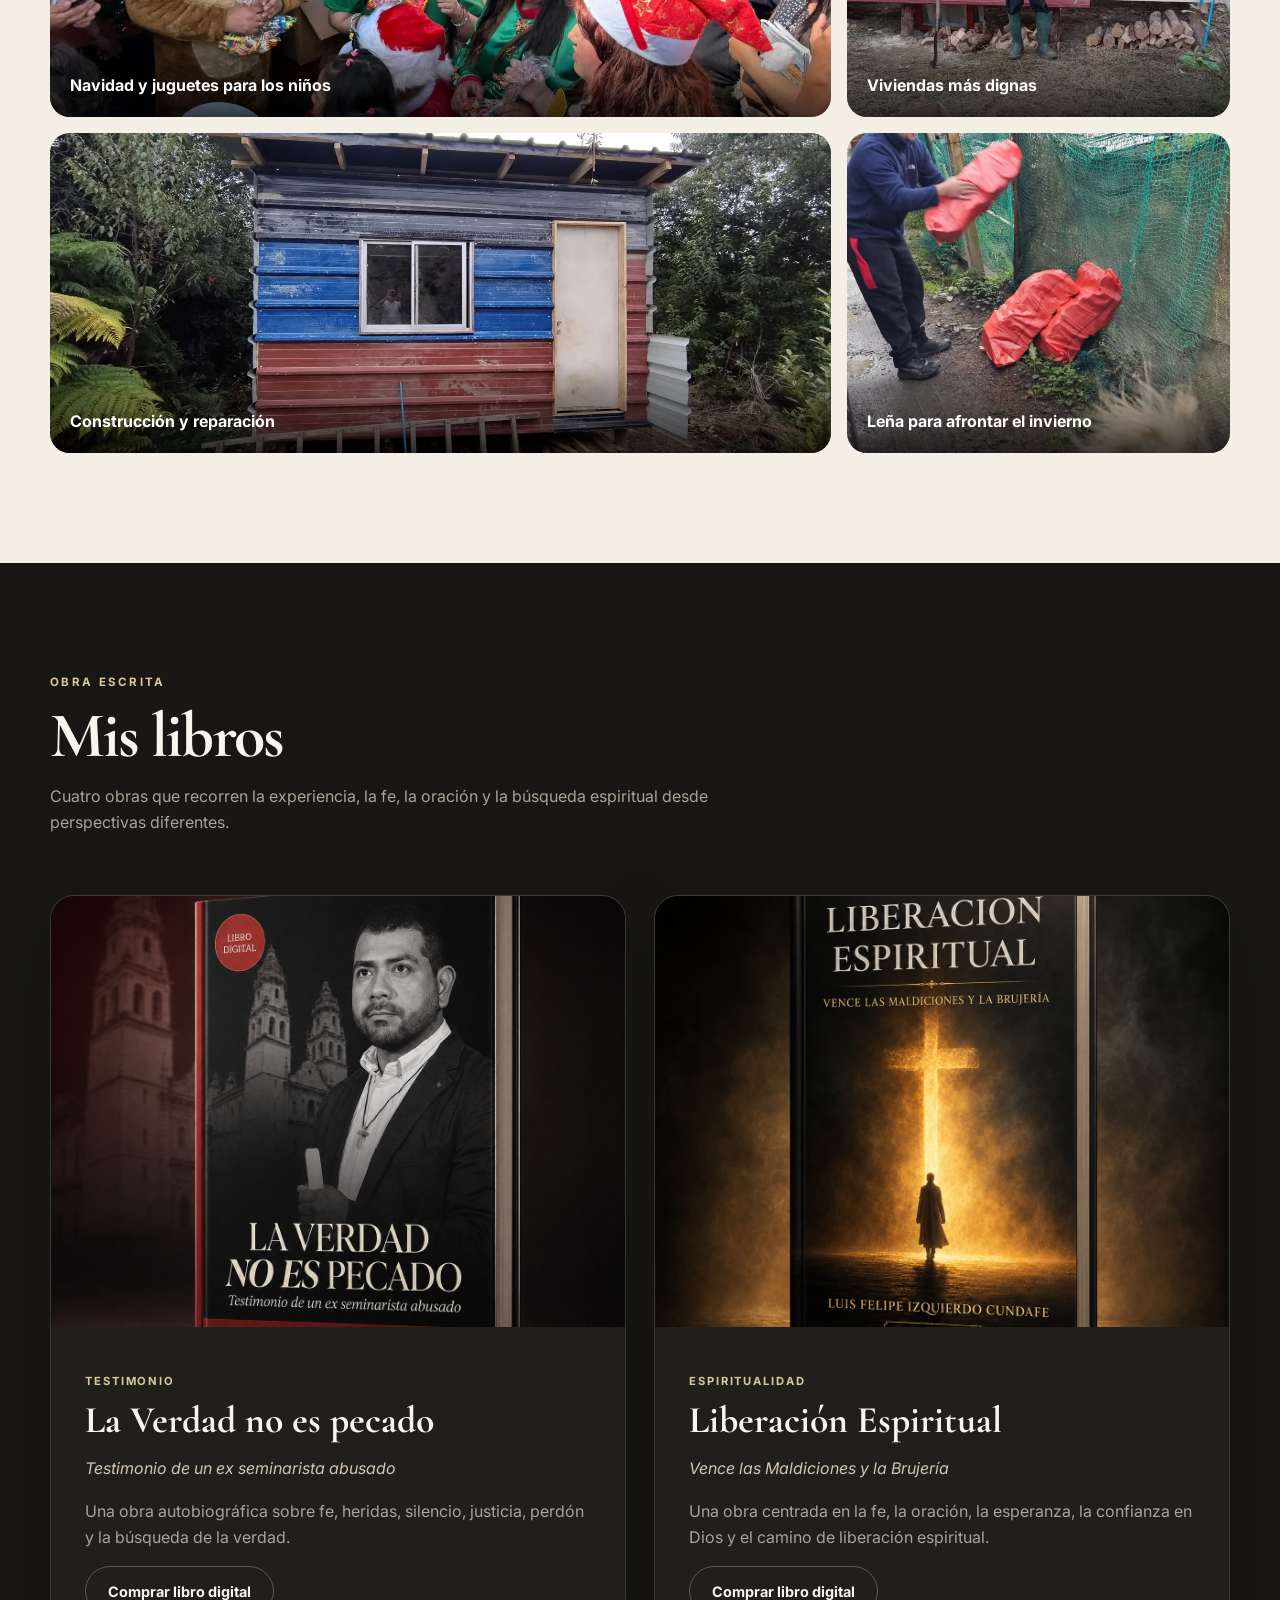
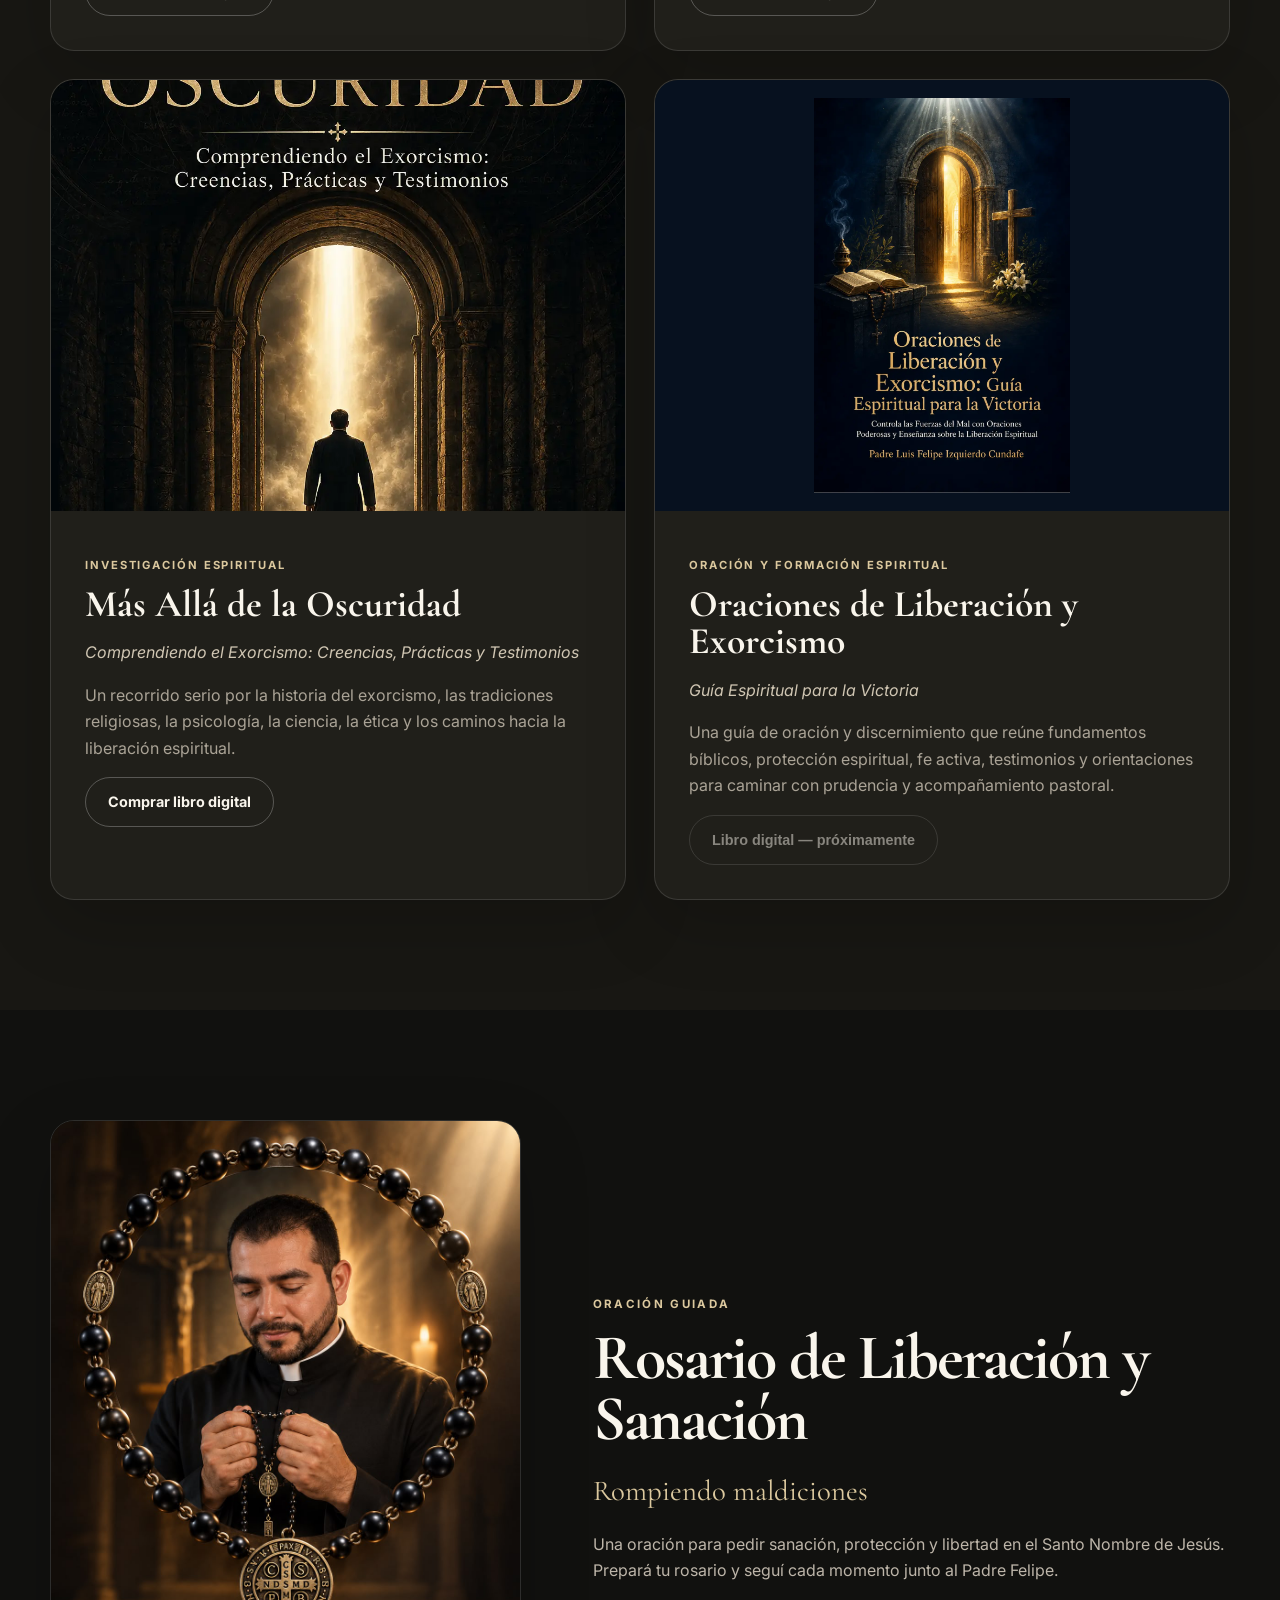
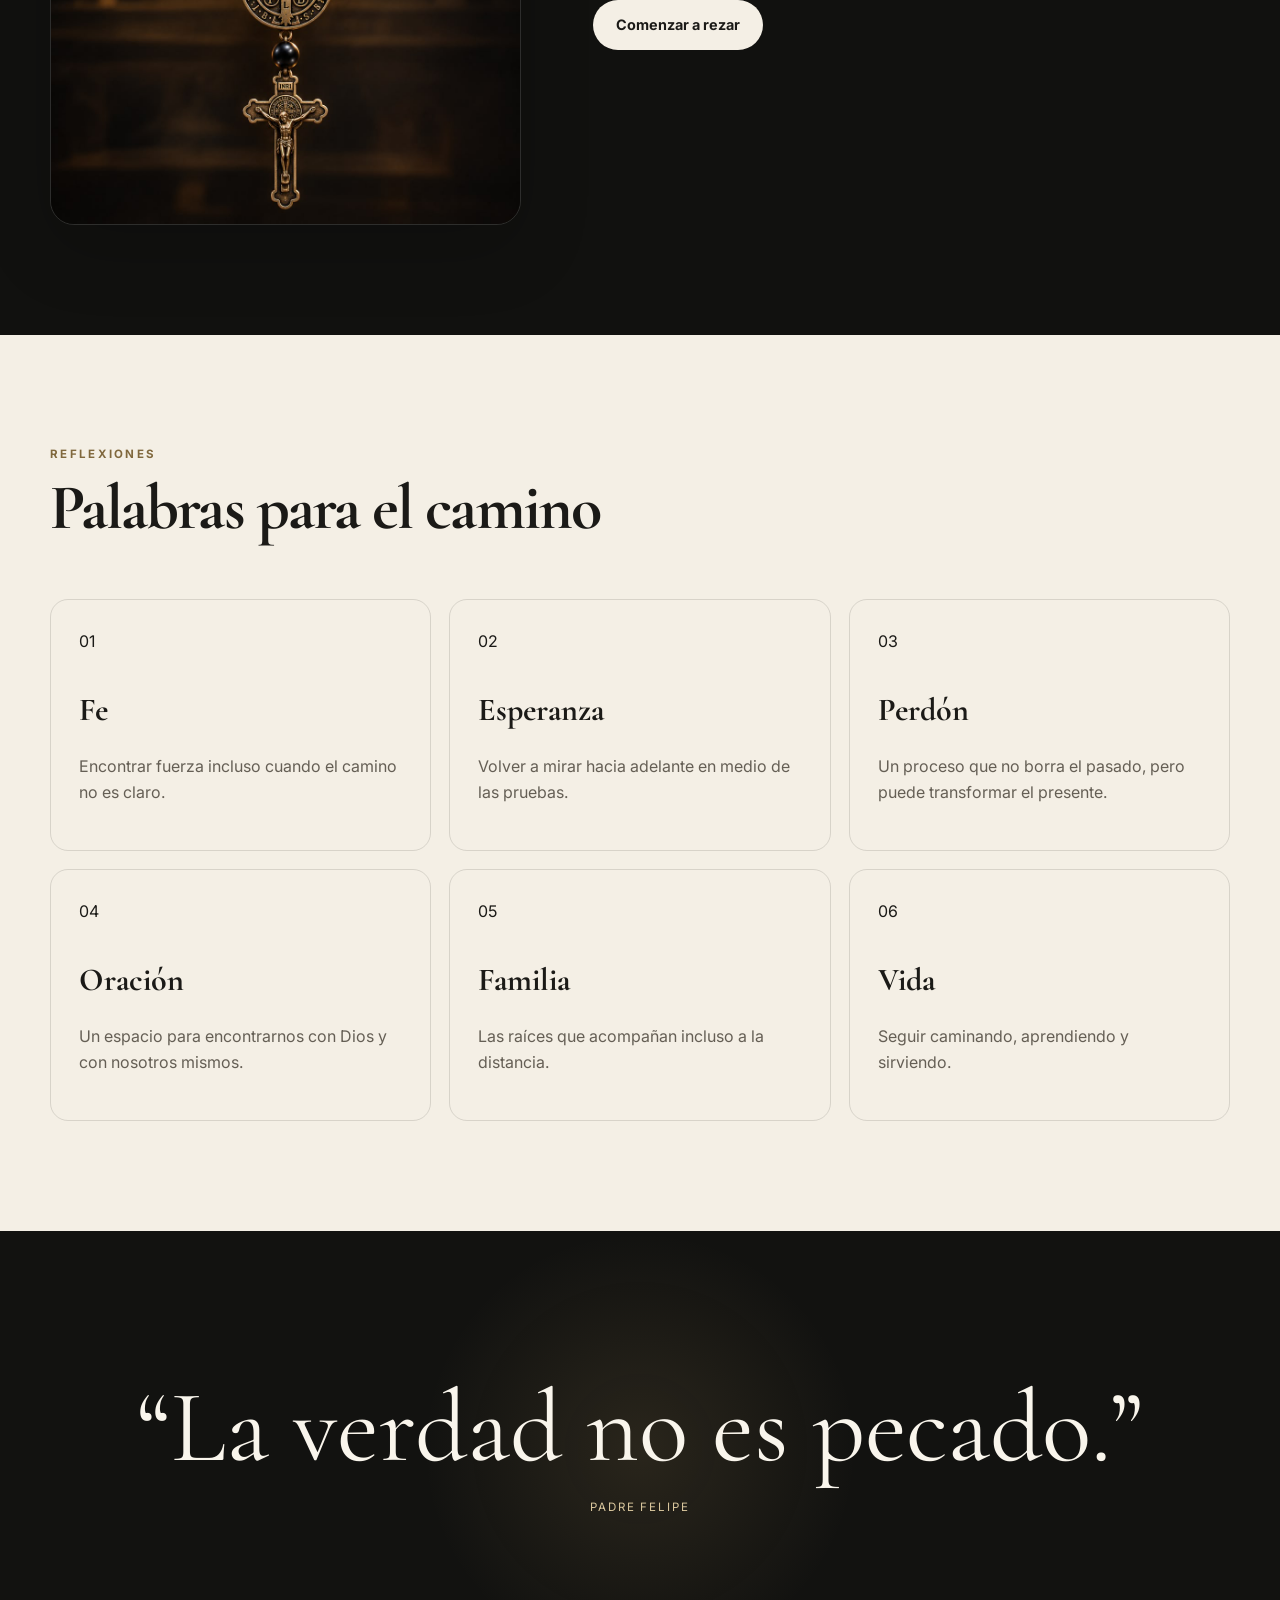
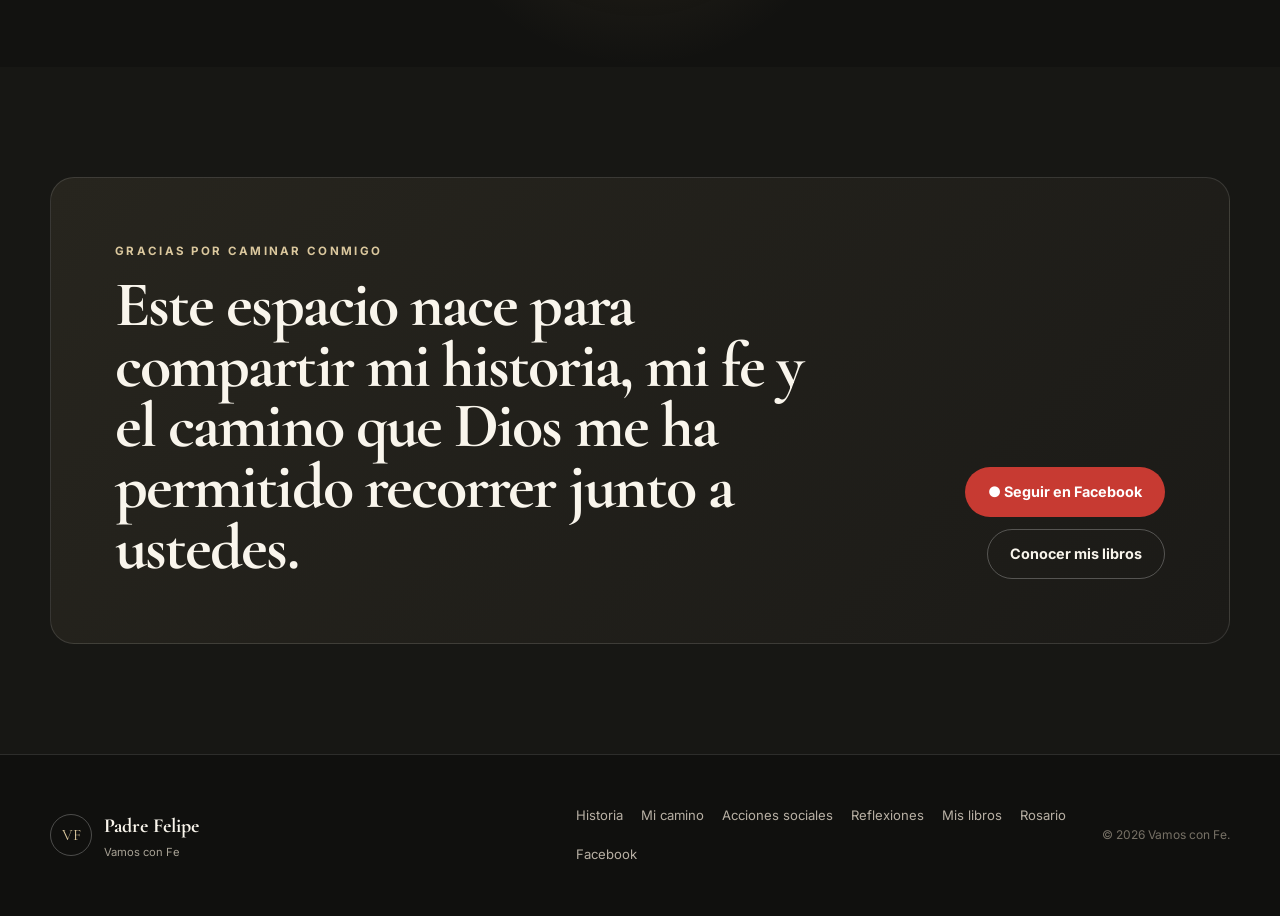
==== commit 2f845854: "Agrega Oraciones de Liberación y Exorcismo" ====
--- a/index.html
+++ b/index.html
@@ -29,7 +29,7 @@
   <link href="https://fonts.googleapis.com/css2?family=Cormorant+Garamond:wght@500;600;700&family=Inter:wght@400;500;600;700&display=swap" rel="stylesheet">
   <link rel="stylesheet" href="css/style.css?v=20260825-2">
   <style>
-    .books-grid{grid-template-columns:repeat(3,1fr)}
+    .books-grid{grid-template-columns:repeat(2,1fr)}
     @media(max-width:920px){
       .books-grid{grid-template-columns:1fr}
       .rosary-feature-grid{display:flex!important;flex-direction:column!important;gap:32px!important}
@@ -78,6 +78,12 @@
         "name":"Más Allá de la Oscuridad",
         "alternativeHeadline":"Comprendiendo el Exorcismo: Creencias, Prácticas y Testimonios",
         "author":{"@type":"Person","name":"Luis Felipe Izquierdo Cundafe"}
+      },
+      {
+        "@type":"Book",
+        "name":"Oraciones de Liberación y Exorcismo: Guía Espiritual para la Victoria",
+        "alternativeHeadline":"Controla las fuerzas del mal con oraciones poderosas y enseñanza sobre la liberación espiritual",
+        "author":{"@type":"Person","name":"Luis Felipe Izquierdo Cundafe"}
       }
     ]
   }
@@ -231,7 +237,7 @@
     <div class="section-head reveal">
       <p class="eyebrow">Obra escrita</p>
       <h2>Mis libros</h2>
-      <p>Tres obras que recorren la experiencia, la fe y la búsqueda espiritual desde perspectivas diferentes.</p>
+      <p>Cuatro obras que recorren la experiencia, la fe, la oración y la búsqueda espiritual desde perspectivas diferentes.</p>
     </div>
 
     <div class="books-grid">
@@ -271,6 +277,19 @@
           <p class="book-subtitle">Comprendiendo el Exorcismo: Creencias, Prácticas y Testimonios</p>
           <p>Un recorrido serio por la historia del exorcismo, las tradiciones religiosas, la psicología, la ciencia, la ética y los caminos hacia la liberación espiritual.</p>
           <a class="btn btn-secondary" href="https://pay.hotmart.com/C107308794T" target="_blank" rel="noopener noreferrer">Comprar libro digital</a>
+        </div>
+      </article>
+
+      <article class="book-card reveal">
+        <div class="book-cover-wrap book-cover-contain">
+          <img src="assets/images/oraciones-liberacion-exorcismo.webp" alt="Portada de Oraciones de Liberación y Exorcismo: Guía Espiritual para la Victoria" loading="lazy">
+        </div>
+        <div class="book-info">
+          <p class="book-label">Oración y formación espiritual</p>
+          <h3>Oraciones de Liberación y Exorcismo</h3>
+          <p class="book-subtitle">Guía Espiritual para la Victoria</p>
+          <p>Una guía de oración y discernimiento que reúne fundamentos bíblicos, protección espiritual, fe activa, testimonios y orientaciones para caminar con prudencia y acompañamiento pastoral.</p>
+          <button class="btn btn-secondary" disabled>Libro digital — próximamente</button>
         </div>
       </article>
     </div>
--- a/css/style.css
+++ b/css/style.css
@@ -16,6 +16,7 @@
 .community-section{background:var(--paper2);color:var(--ink)}.community-number{text-align:center;padding:54px 24px;border:1px solid var(--lined);border-radius:var(--radius)}.community-number strong{display:block;font-family:"Cormorant Garamond",serif;font-size:clamp(4rem,8vw,8rem);line-height:.9}.community-number span{font-size:.72rem;text-transform:uppercase;letter-spacing:.18em;color:#796847}.community-copy p:not(.eyebrow){color:#5e574c}
 .solidarity-section{background:var(--paper);color:var(--ink)}.solidarity-intro{display:grid;grid-template-columns:1.05fr .95fr;gap:90px;align-items:start}.solidarity-copy{color:#5e574c}.solidarity-copy p:first-child{font-size:1.15rem;color:#332f29}.solidarity-stats{display:grid;grid-template-columns:repeat(3,1fr);gap:16px;margin:64px 0 34px}.solidarity-stats article{min-height:180px;padding:30px;border:1px solid var(--lined);border-radius:20px;background:rgba(255,255,255,.38);display:flex;flex-direction:column;justify-content:flex-end}.solidarity-stats strong{font-family:"Cormorant Garamond",serif;font-size:clamp(2.5rem,5vw,4.8rem);line-height:.88;color:#6d542d}.solidarity-stats span{margin-top:12px;color:#655d50;font-size:.85rem}.solidarity-gallery{display:grid;grid-template-columns:repeat(3,1fr);grid-auto-rows:320px;gap:16px}.solidarity-gallery figure{position:relative;margin:0;overflow:hidden;border-radius:20px;background:#d8cfbf}.solidarity-gallery .gallery-wide{grid-column:span 2}.solidarity-gallery img{width:100%;height:100%;object-fit:cover;transition:transform .5s}.solidarity-gallery figure:hover img{transform:scale(1.025)}.solidarity-gallery figcaption{position:absolute;inset:auto 0 0;padding:46px 20px 18px;color:#fff;font-weight:700;background:linear-gradient(transparent,rgba(0,0,0,.72))}
 .books-section{background:#181713}.section-head{max-width:740px;margin-bottom:60px}.section-head>p:last-child{color:#aaa396}.books-grid{display:grid;grid-template-columns:1fr 1fr;gap:28px}.book-card{border:1px solid var(--line);border-radius:var(--radius);overflow:hidden;background:#201f1a;box-shadow:var(--shadow)}.book-cover-wrap{aspect-ratio:4/3;overflow:hidden;background:#0c0c0b}.book-cover-wrap img{width:100%;height:100%;object-fit:cover;transition:.5s}.book-card:hover img{transform:scale(1.025)}.book-info{padding:34px}.book-label{color:var(--gold2);text-transform:uppercase;letter-spacing:.17em;font-size:.7rem;font-weight:700}.book-info h3{font-size:2.35rem;line-height:1;margin:4px 0}.book-subtitle{color:#d0c6b3;font-style:italic}.book-info>p:last-of-type{color:#aaa396}
+.book-cover-wrap.book-cover-contain{background:#07111f;padding:18px}.book-cover-wrap.book-cover-contain img{object-fit:contain}
 .reflections{background:var(--paper);color:var(--ink)}.reflection-grid{display:grid;grid-template-columns:repeat(3,1fr);gap:18px}.reflection-card{min-height:220px;padding:28px;border:1px solid var(--lined);border-radius:18px}.reflection-card h3{font-size:2rem;margin:30px 0 5px}.reflection-card p{color:#655f55}
 .statement{padding:150px 0;text-align:center;background:radial-gradient(circle at center,rgba(200,168,107,.13),transparent 32%),#121210}.statement p{font-family:"Cormorant Garamond",serif;font-size:clamp(3.8rem,8vw,8rem);line-height:.9;margin:0}.statement span{display:block;margin-top:25px;color:var(--gold2);letter-spacing:.16em;text-transform:uppercase;font-size:.72rem}
 .cta-card{padding:64px;border-radius:var(--radius);background:linear-gradient(135deg,#27251e,#1b1a17);border:1px solid var(--line);display:grid;grid-template-columns:1.4fr .6fr;gap:50px;align-items:end}.cta-actions{justify-content:flex-end}
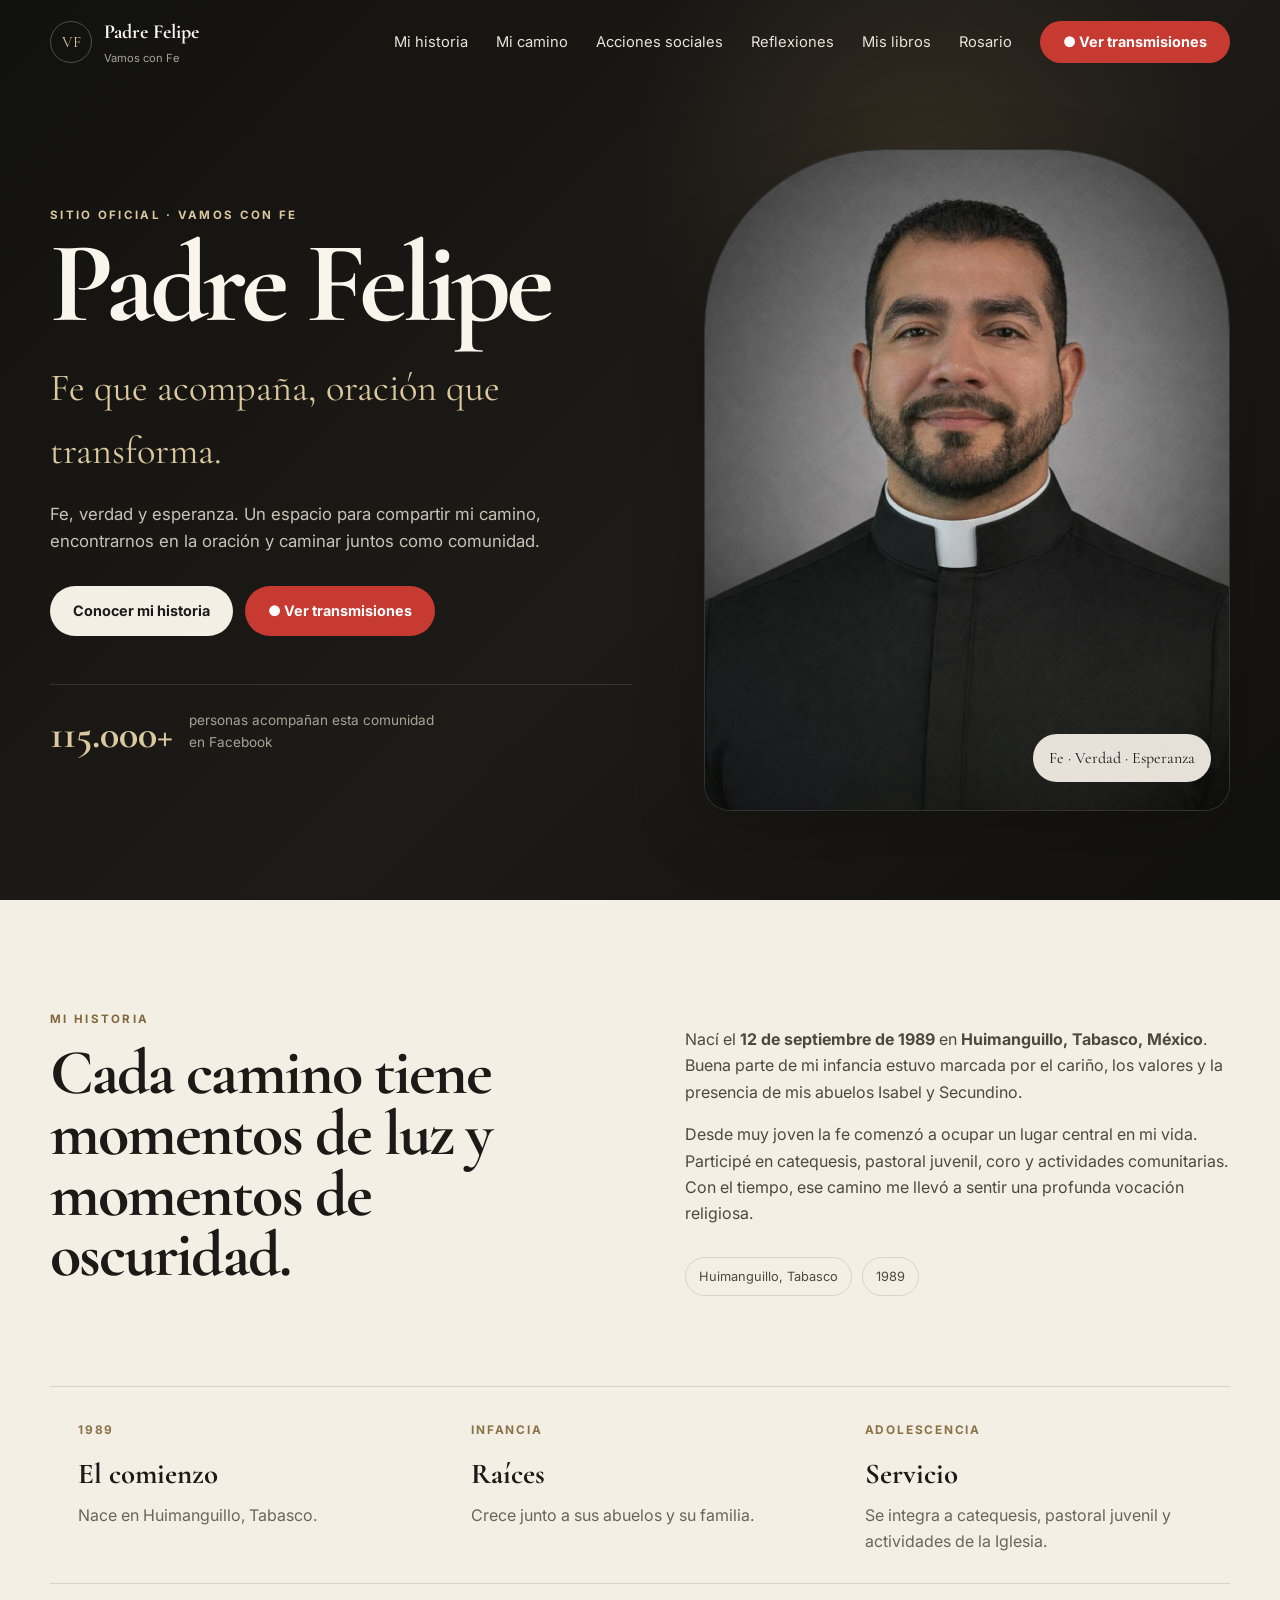
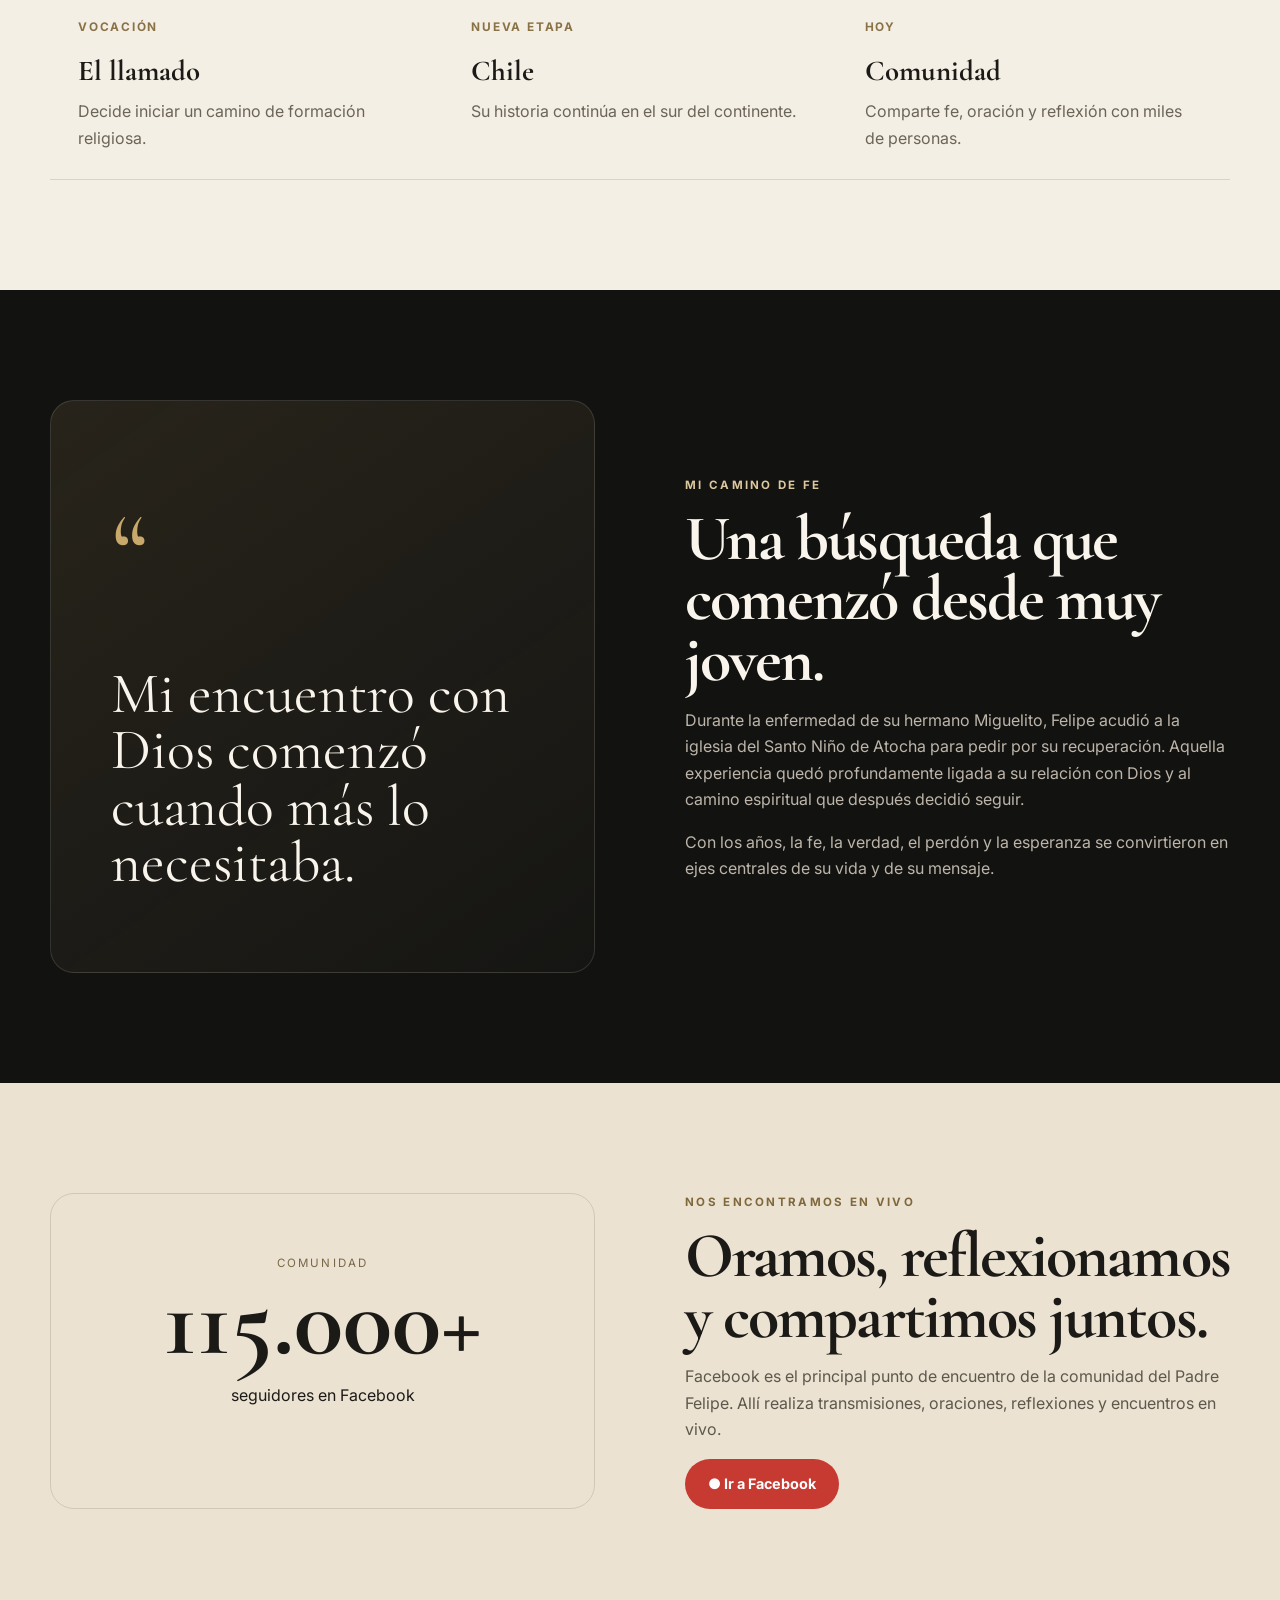
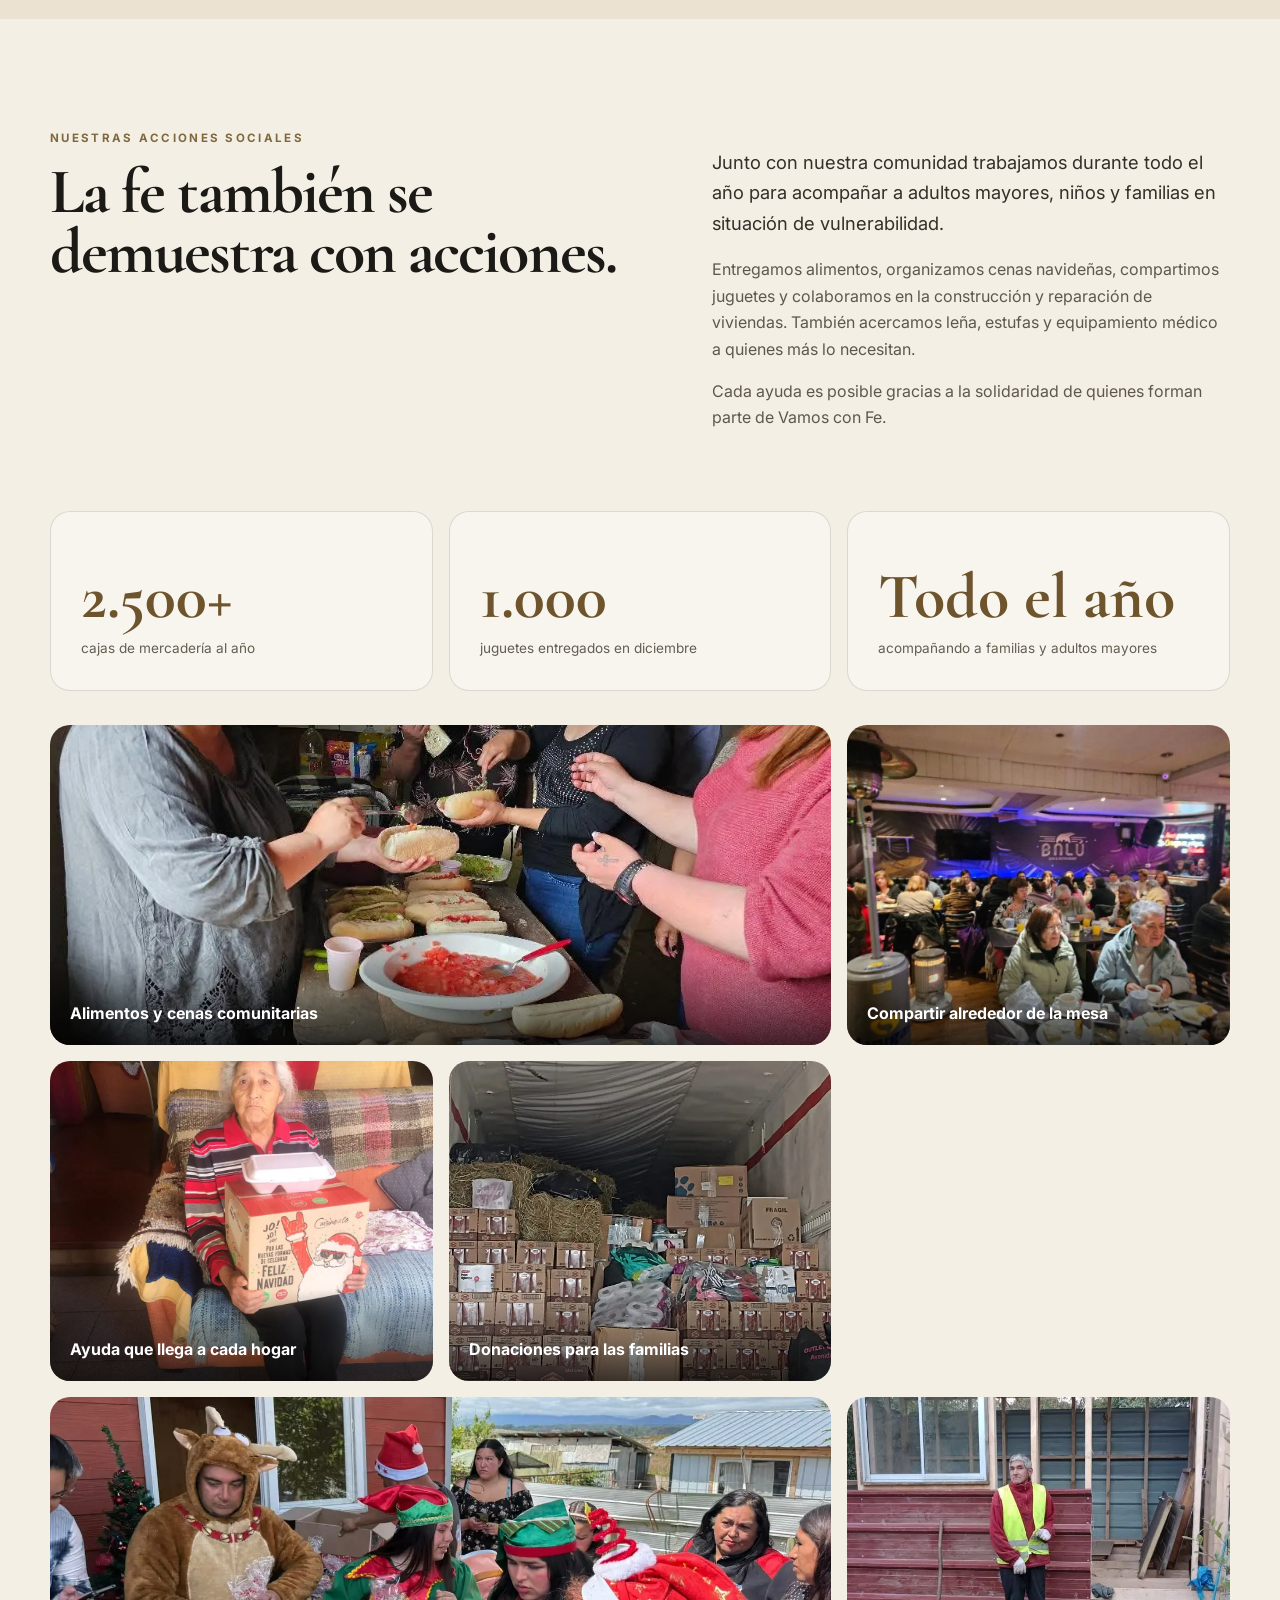
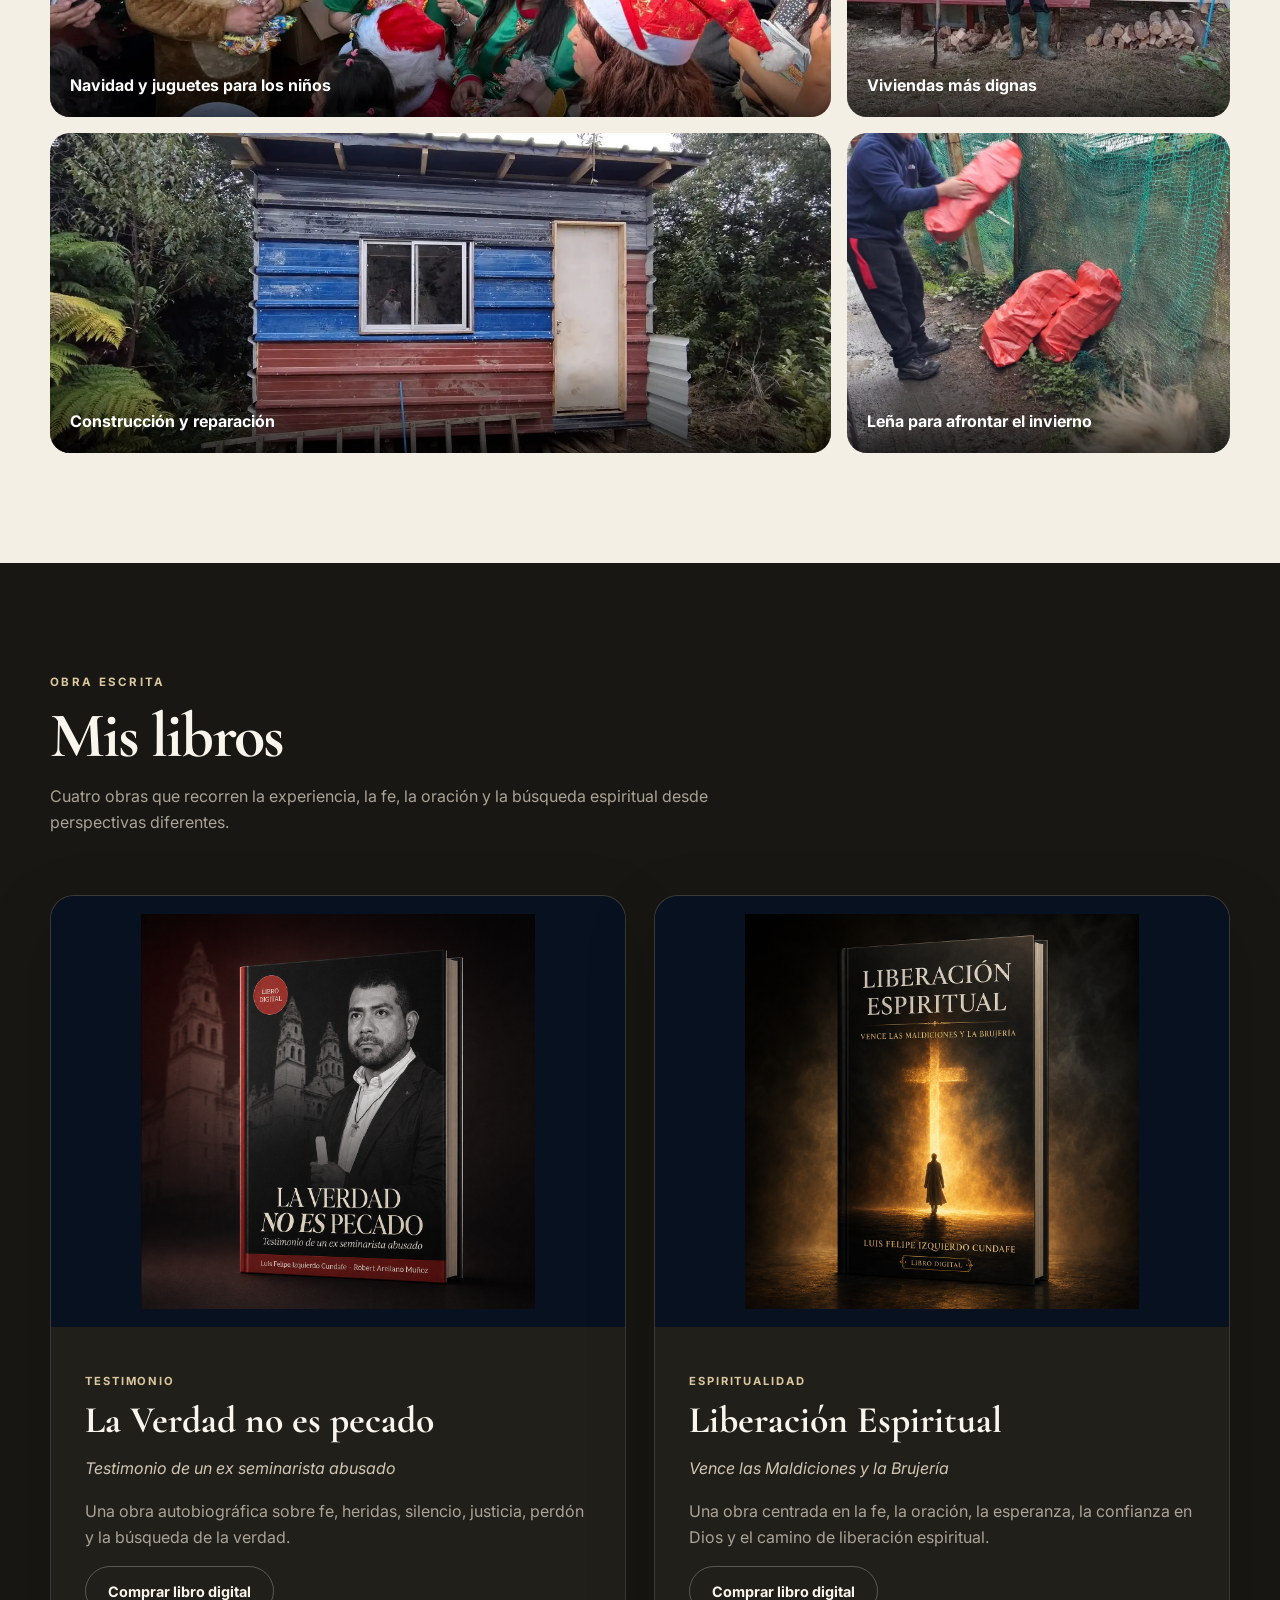
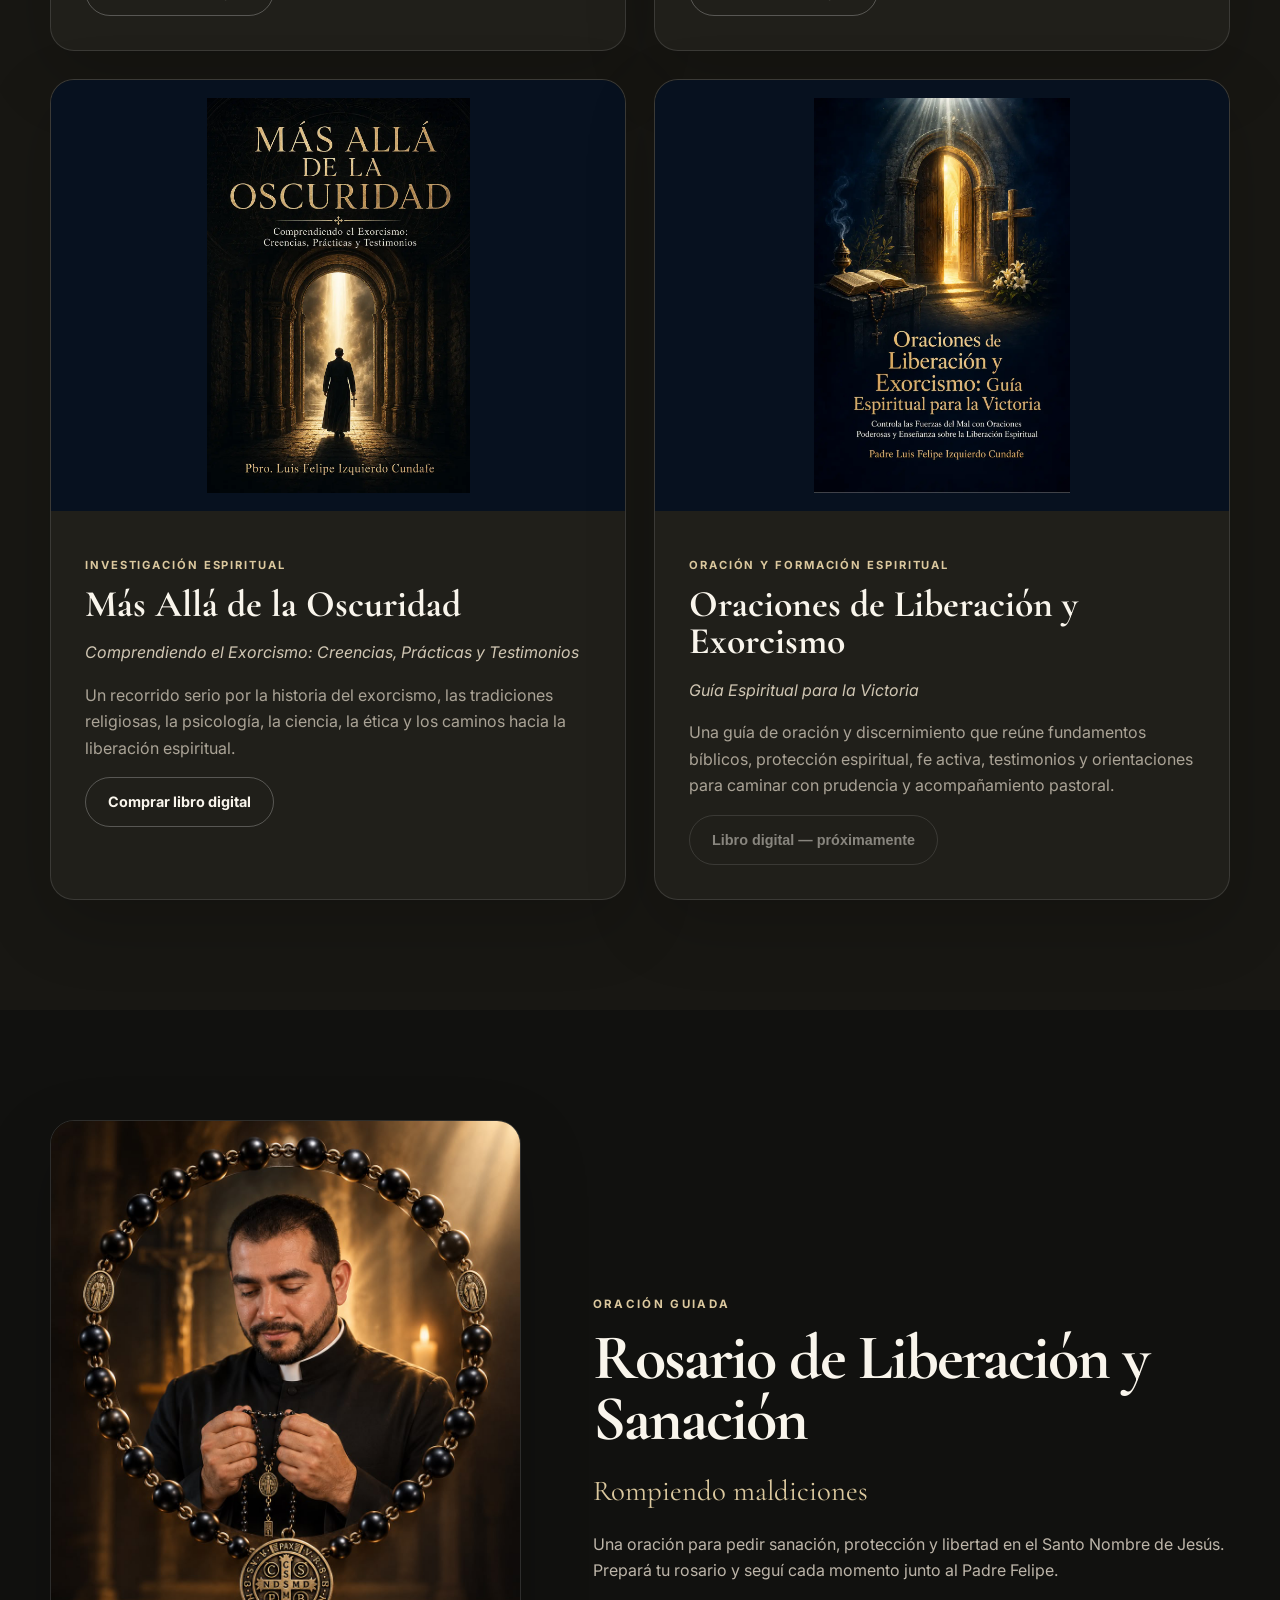
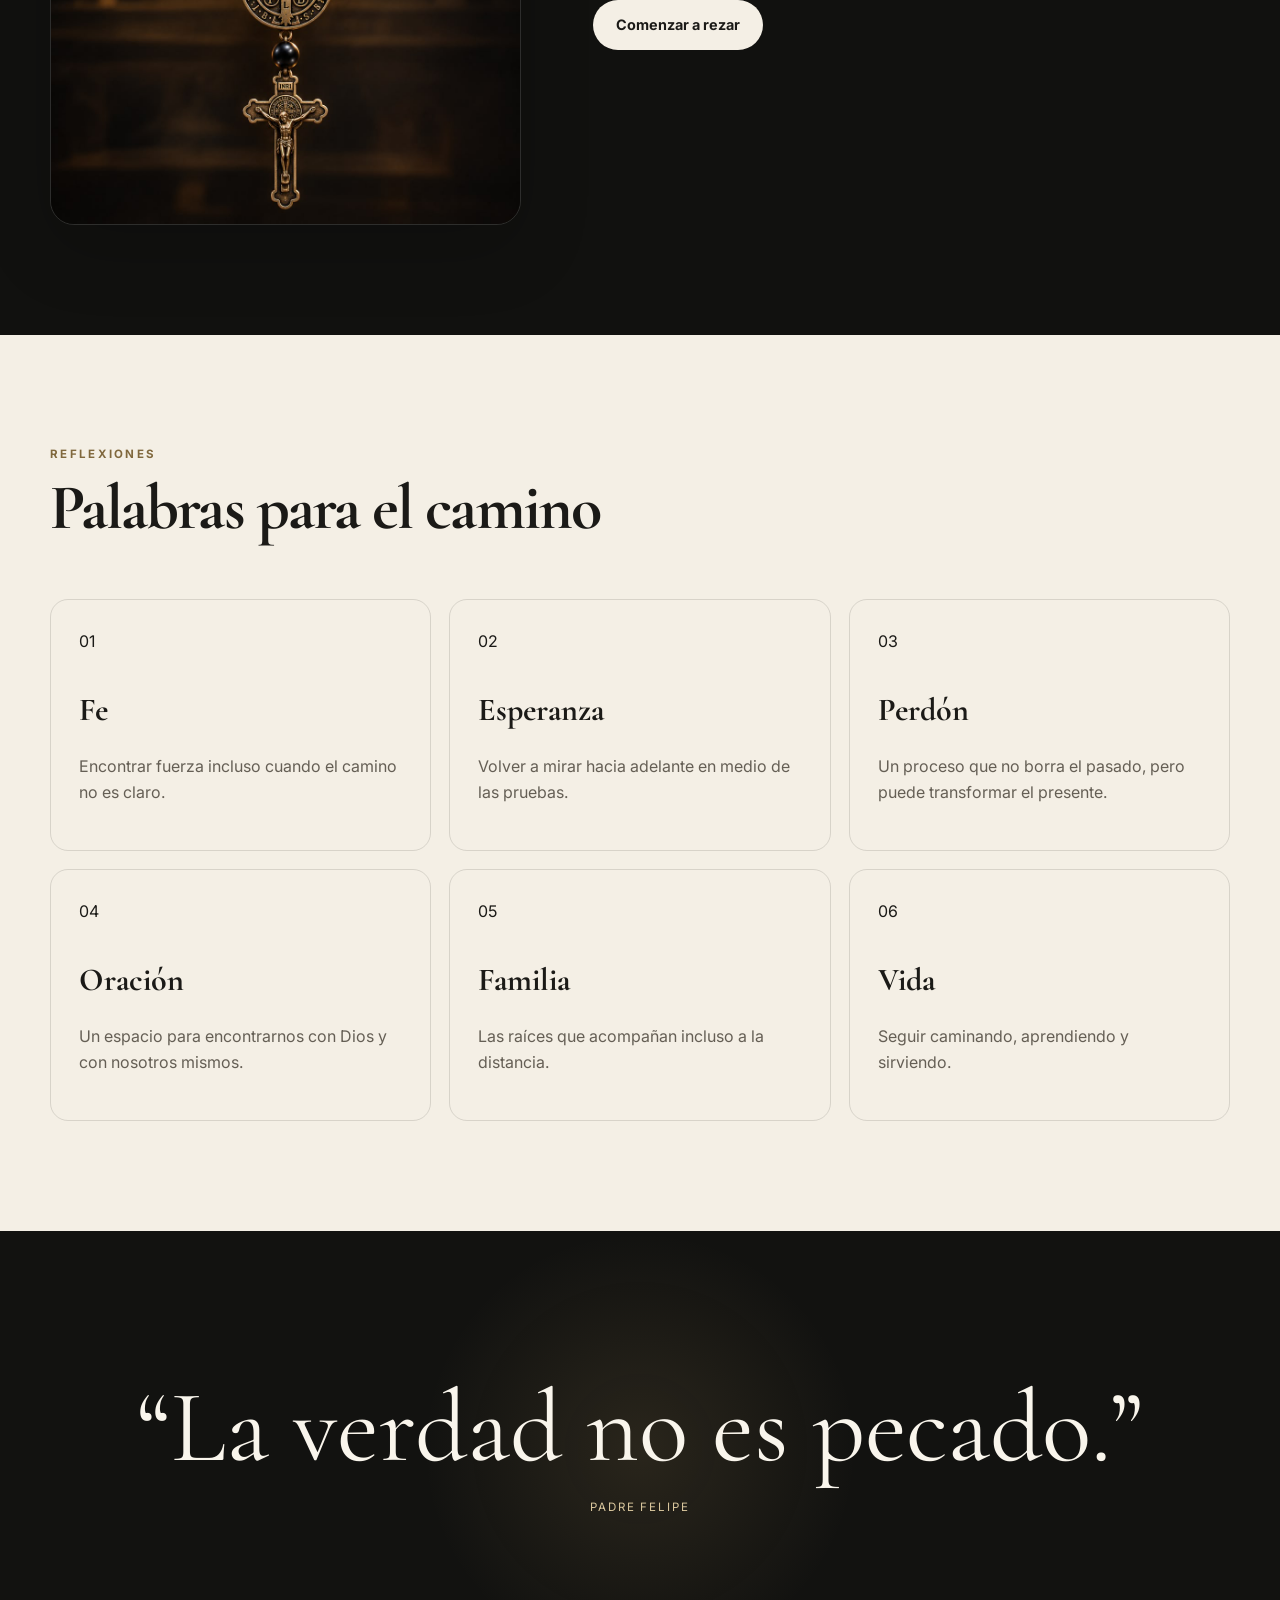
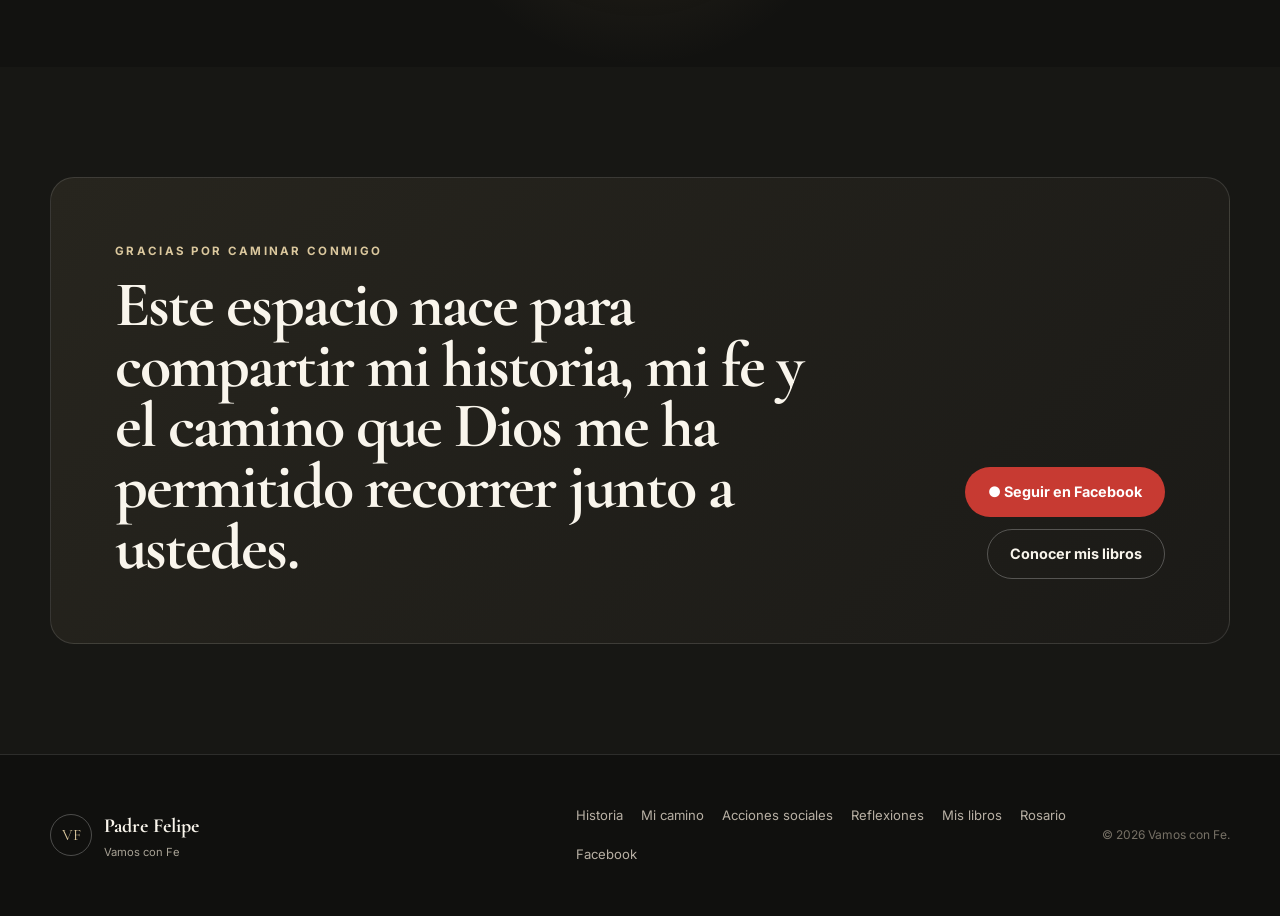
==== commit d7a9a5b2: "Corrige tarjetas de libros en celulares" ====
--- a/index.html
+++ b/index.html
@@ -27,7 +27,7 @@
   <link rel="preconnect" href="https://fonts.googleapis.com">
   <link rel="preconnect" href="https://fonts.gstatic.com" crossorigin>
   <link href="https://fonts.googleapis.com/css2?family=Cormorant+Garamond:wght@500;600;700&family=Inter:wght@400;500;600;700&display=swap" rel="stylesheet">
-  <link rel="stylesheet" href="css/style.css?v=20260825-2">
+  <link rel="stylesheet" href="css/style.css?v=20260826-books">
   <style>
     .books-grid{grid-template-columns:repeat(2,1fr)}
     @media(max-width:920px){
--- a/css/style.css
+++ b/css/style.css
@@ -15,8 +15,7 @@
 .quote-layout{align-items:center}.quote-card{border:1px solid var(--line);padding:60px;border-radius:var(--radius);background:linear-gradient(145deg,rgba(200,168,107,.12),rgba(255,255,255,.015))}.quote-mark{font-family:"Cormorant Garamond",serif;font-size:7rem;color:var(--gold)}blockquote{font-size:clamp(2.3rem,4.5vw,4.8rem);line-height:.98;margin:20px 0}.quote-copy p:not(.eyebrow){color:#bdb5a9}
 .community-section{background:var(--paper2);color:var(--ink)}.community-number{text-align:center;padding:54px 24px;border:1px solid var(--lined);border-radius:var(--radius)}.community-number strong{display:block;font-family:"Cormorant Garamond",serif;font-size:clamp(4rem,8vw,8rem);line-height:.9}.community-number span{font-size:.72rem;text-transform:uppercase;letter-spacing:.18em;color:#796847}.community-copy p:not(.eyebrow){color:#5e574c}
 .solidarity-section{background:var(--paper);color:var(--ink)}.solidarity-intro{display:grid;grid-template-columns:1.05fr .95fr;gap:90px;align-items:start}.solidarity-copy{color:#5e574c}.solidarity-copy p:first-child{font-size:1.15rem;color:#332f29}.solidarity-stats{display:grid;grid-template-columns:repeat(3,1fr);gap:16px;margin:64px 0 34px}.solidarity-stats article{min-height:180px;padding:30px;border:1px solid var(--lined);border-radius:20px;background:rgba(255,255,255,.38);display:flex;flex-direction:column;justify-content:flex-end}.solidarity-stats strong{font-family:"Cormorant Garamond",serif;font-size:clamp(2.5rem,5vw,4.8rem);line-height:.88;color:#6d542d}.solidarity-stats span{margin-top:12px;color:#655d50;font-size:.85rem}.solidarity-gallery{display:grid;grid-template-columns:repeat(3,1fr);grid-auto-rows:320px;gap:16px}.solidarity-gallery figure{position:relative;margin:0;overflow:hidden;border-radius:20px;background:#d8cfbf}.solidarity-gallery .gallery-wide{grid-column:span 2}.solidarity-gallery img{width:100%;height:100%;object-fit:cover;transition:transform .5s}.solidarity-gallery figure:hover img{transform:scale(1.025)}.solidarity-gallery figcaption{position:absolute;inset:auto 0 0;padding:46px 20px 18px;color:#fff;font-weight:700;background:linear-gradient(transparent,rgba(0,0,0,.72))}
-.books-section{background:#181713}.section-head{max-width:740px;margin-bottom:60px}.section-head>p:last-child{color:#aaa396}.books-grid{display:grid;grid-template-columns:1fr 1fr;gap:28px}.book-card{border:1px solid var(--line);border-radius:var(--radius);overflow:hidden;background:#201f1a;box-shadow:var(--shadow)}.book-cover-wrap{aspect-ratio:4/3;overflow:hidden;background:#0c0c0b}.book-cover-wrap img{width:100%;height:100%;object-fit:cover;transition:.5s}.book-card:hover img{transform:scale(1.025)}.book-info{padding:34px}.book-label{color:var(--gold2);text-transform:uppercase;letter-spacing:.17em;font-size:.7rem;font-weight:700}.book-info h3{font-size:2.35rem;line-height:1;margin:4px 0}.book-subtitle{color:#d0c6b3;font-style:italic}.book-info>p:last-of-type{color:#aaa396}
-.book-cover-wrap.book-cover-contain{background:#07111f;padding:18px}.book-cover-wrap.book-cover-contain img{object-fit:contain}
+.books-section{background:#181713}.section-head{max-width:740px;margin-bottom:60px}.section-head>p:last-child{color:#aaa396}.books-grid{display:grid;grid-template-columns:1fr 1fr;gap:28px}.book-card{border:1px solid var(--line);border-radius:var(--radius);overflow:hidden;background:#201f1a;box-shadow:var(--shadow)}.book-cover-wrap{aspect-ratio:4/3;overflow:hidden;background:#07111f;padding:18px}.book-cover-wrap img{width:100%;height:100%;object-fit:contain;transition:.5s}.book-card:hover img{transform:scale(1.025)}.book-info{padding:34px}.book-label{color:var(--gold2);text-transform:uppercase;letter-spacing:.17em;font-size:.7rem;font-weight:700}.book-info h3{font-size:2.35rem;line-height:1;margin:4px 0}.book-subtitle{color:#d0c6b3;font-style:italic}.book-info>p:last-of-type{color:#aaa396}
 .reflections{background:var(--paper);color:var(--ink)}.reflection-grid{display:grid;grid-template-columns:repeat(3,1fr);gap:18px}.reflection-card{min-height:220px;padding:28px;border:1px solid var(--lined);border-radius:18px}.reflection-card h3{font-size:2rem;margin:30px 0 5px}.reflection-card p{color:#655f55}
 .statement{padding:150px 0;text-align:center;background:radial-gradient(circle at center,rgba(200,168,107,.13),transparent 32%),#121210}.statement p{font-family:"Cormorant Garamond",serif;font-size:clamp(3.8rem,8vw,8rem);line-height:.9;margin:0}.statement span{display:block;margin-top:25px;color:var(--gold2);letter-spacing:.16em;text-transform:uppercase;font-size:.72rem}
 .cta-card{padding:64px;border-radius:var(--radius);background:linear-gradient(135deg,#27251e,#1b1a17);border:1px solid var(--line);display:grid;grid-template-columns:1.4fr .6fr;gap:50px;align-items:end}.cta-actions{justify-content:flex-end}
@@ -24,5 +23,5 @@
 .rosary-feature{background:#11110f}.rosary-feature-grid{display:grid;grid-template-columns:.85fr 1.15fr;gap:72px;align-items:center}.rosary-feature-image{border-radius:var(--radius);overflow:hidden;border:1px solid var(--line);box-shadow:var(--shadow)}.rosary-feature-image img{width:100%;aspect-ratio:2/3;object-fit:cover}.rosary-feature-copy h2{max-width:760px}.rosary-feature-copy>p:not(.eyebrow){color:#bdb5a9;max-width:680px}.rosary-feature-kicker{font-family:"Cormorant Garamond",serif;font-size:1.8rem!important;color:var(--gold2)!important;margin:18px 0 8px}
 .reveal{opacity:0;transform:translateY(24px);transition:.8s}.reveal.visible{opacity:1;transform:none}
 @media(max-width:920px){.menu-toggle{display:block}.nav{position:absolute;top:84px;left:20px;right:20px;display:none;flex-direction:column;align-items:stretch;background:#1c1b17;border:1px solid var(--line);border-radius:18px;padding:18px}.nav.open{display:flex}.hero-grid,.split,.quote-layout,.community-grid,.solidarity-intro,.cta-card,.rosary-feature-grid{grid-template-columns:1fr;gap:50px}.hero-image-wrap{order:-1}.hero-image-card{min-height:520px;max-width:560px;margin:auto;border-radius:120px 120px 24px 24px}.hero-image-card img{height:520px}.timeline,.reflection-grid{grid-template-columns:1fr 1fr}.books-grid{grid-template-columns:1fr}.solidarity-gallery{grid-template-columns:1fr 1fr}.solidarity-gallery .gallery-wide{grid-column:span 1}.footer-grid{grid-template-columns:1fr}.cta-actions{justify-content:flex-start}}
-@media(max-width:620px){.container{width:min(100% - 28px,1180px)}.site-header .brand small{display:none}h1{font-size:4.25rem}.hero{padding-top:120px}.hero-image-card{min-height:410px;border-radius:88px 88px 18px 18px}.hero-image-card img{height:410px}.hero-actions .btn,.cta-actions .btn{width:100%}.section{padding:78px 0}.timeline,.reflection-grid{grid-template-columns:1fr}.book-cover-wrap{aspect-ratio:1/1}.solidarity-stats{display:flex;overflow-x:auto;scroll-snap-type:x mandatory;margin:44px -14px 26px;padding:0 14px 8px;scrollbar-width:none}.solidarity-stats::-webkit-scrollbar{display:none}.solidarity-stats article{flex:0 0 82%;min-height:165px;scroll-snap-align:center}.solidarity-gallery{display:flex;overflow-x:auto;scroll-snap-type:x mandatory;margin:0 -14px;padding:0 14px 10px;gap:12px;scrollbar-width:none}.solidarity-gallery::-webkit-scrollbar{display:none}.solidarity-gallery figure{flex:0 0 86%;height:340px;scroll-snap-align:center}.cta-card{padding:34px 24px}.rosary-feature-grid{gap:32px}.rosary-feature-image{width:100%;max-width:520px;margin:0 auto}.rosary-feature-image img{height:auto;aspect-ratio:auto;object-fit:contain}}
+@media(max-width:620px){.container{width:min(100% - 28px,1180px)}.site-header .brand small{display:none}h1{font-size:4.25rem}.hero{padding-top:120px}.hero-image-card{min-height:410px;border-radius:88px 88px 18px 18px}.hero-image-card img{height:410px}.hero-actions .btn,.cta-actions .btn{width:100%}.section{padding:78px 0}.timeline,.reflection-grid{grid-template-columns:1fr}.books-grid{gap:16px}.book-card{display:grid;grid-template-columns:120px minmax(0,1fr);min-height:245px;border-radius:18px}.book-cover-wrap,.book-cover-wrap.book-cover-contain{height:100%;min-height:245px;aspect-ratio:auto;padding:10px;border-right:1px solid var(--line)}.book-cover-wrap img{object-fit:contain}.book-info{min-width:0;padding:20px 16px;display:flex;flex-direction:column;align-items:flex-start}.book-label{font-size:.58rem;letter-spacing:.13em;line-height:1.35}.book-info h3{font-size:1.62rem;line-height:.98;margin:8px 0 6px;overflow-wrap:anywhere}.book-subtitle{font-size:.82rem;line-height:1.35;margin:0 0 9px}.book-info>p:last-of-type{font-size:.78rem;line-height:1.45;margin:0 0 14px;display:-webkit-box;-webkit-line-clamp:3;-webkit-box-orient:vertical;overflow:hidden}.book-info .btn{width:100%;min-height:42px;margin-top:auto;padding:0 10px;font-size:.72rem;white-space:normal;text-align:center}.solidarity-stats{display:flex;overflow-x:auto;scroll-snap-type:x mandatory;margin:44px -14px 26px;padding:0 14px 8px;scrollbar-width:none}.solidarity-stats::-webkit-scrollbar{display:none}.solidarity-stats article{flex:0 0 82%;min-height:165px;scroll-snap-align:center}.solidarity-gallery{display:flex;overflow-x:auto;scroll-snap-type:x mandatory;margin:0 -14px;padding:0 14px 10px;gap:12px;scrollbar-width:none}.solidarity-gallery::-webkit-scrollbar{display:none}.solidarity-gallery figure{flex:0 0 86%;height:340px;scroll-snap-align:center}.cta-card{padding:34px 24px}.rosary-feature-grid{gap:32px}.rosary-feature-image{width:100%;max-width:520px;margin:0 auto}.rosary-feature-image img{height:auto;aspect-ratio:auto;object-fit:contain}}
 @media(prefers-reduced-motion:reduce){html{scroll-behavior:auto}.reveal{opacity:1;transform:none}}
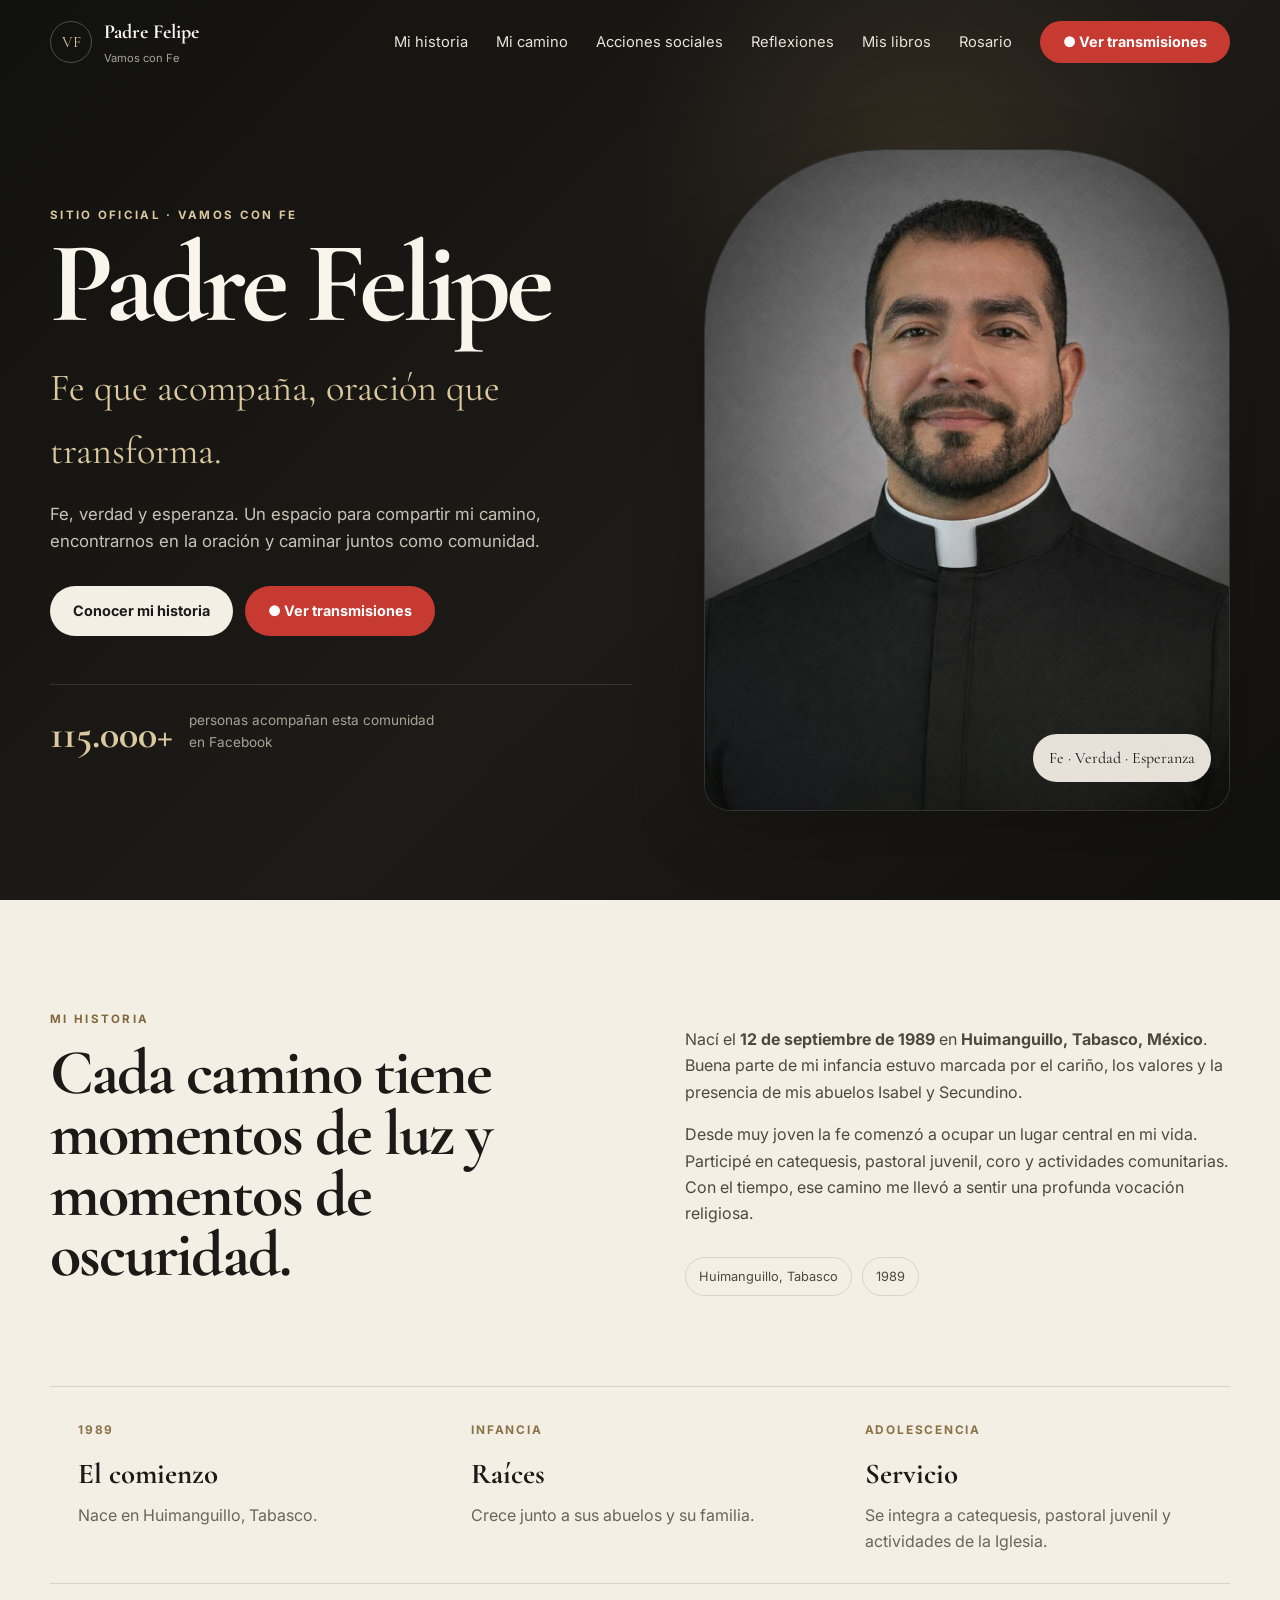
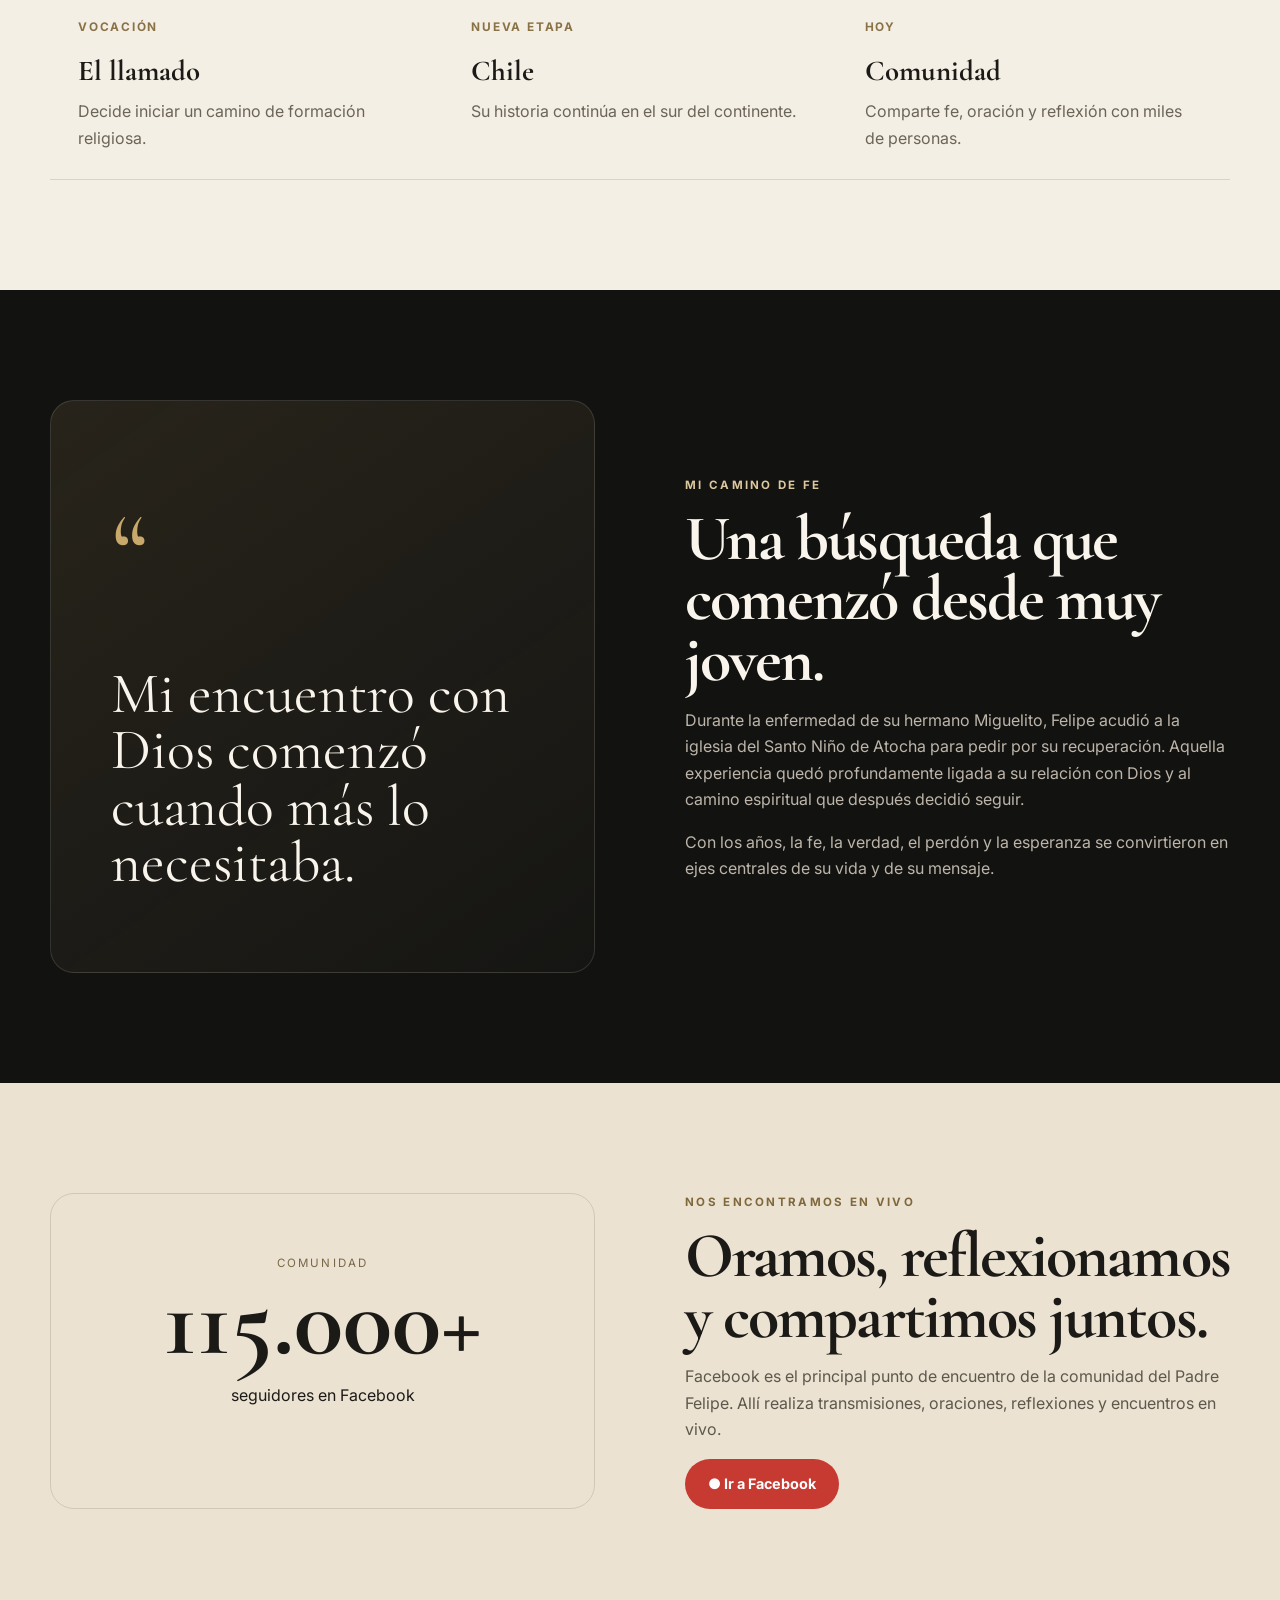
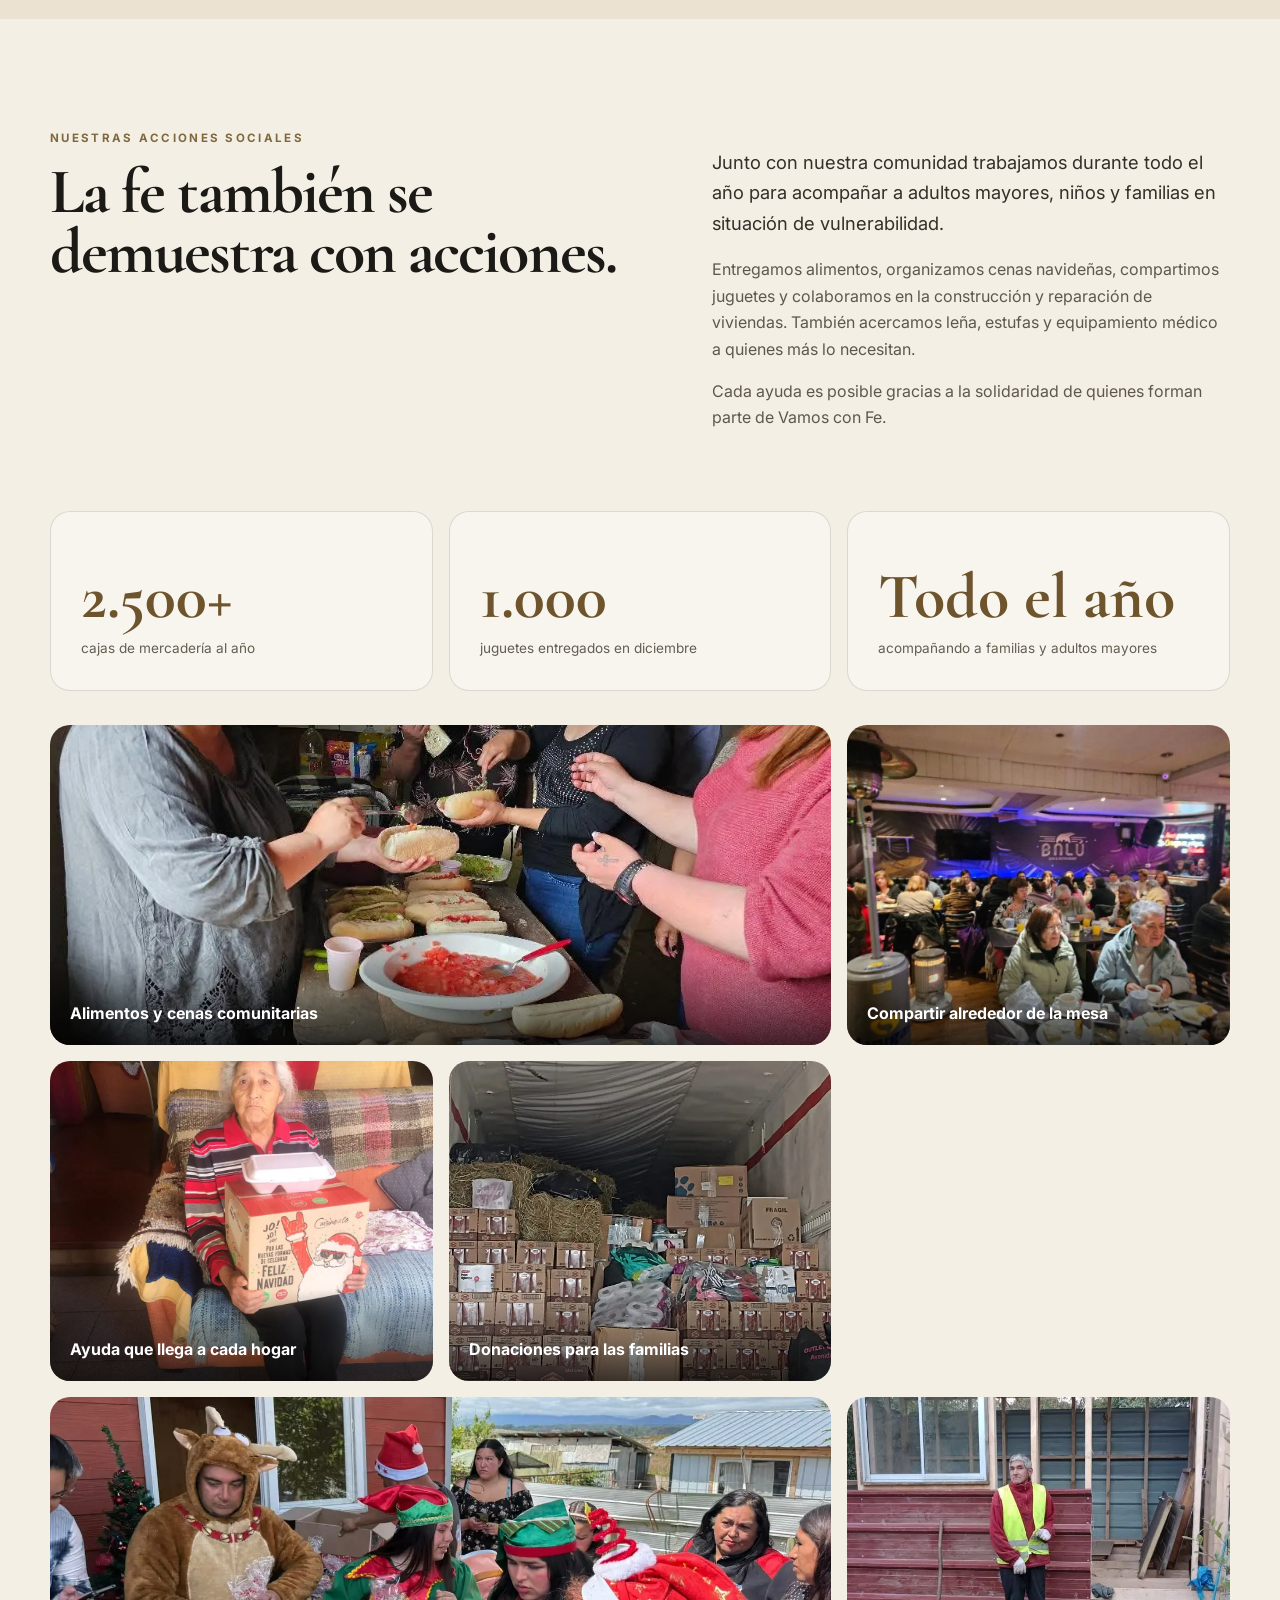
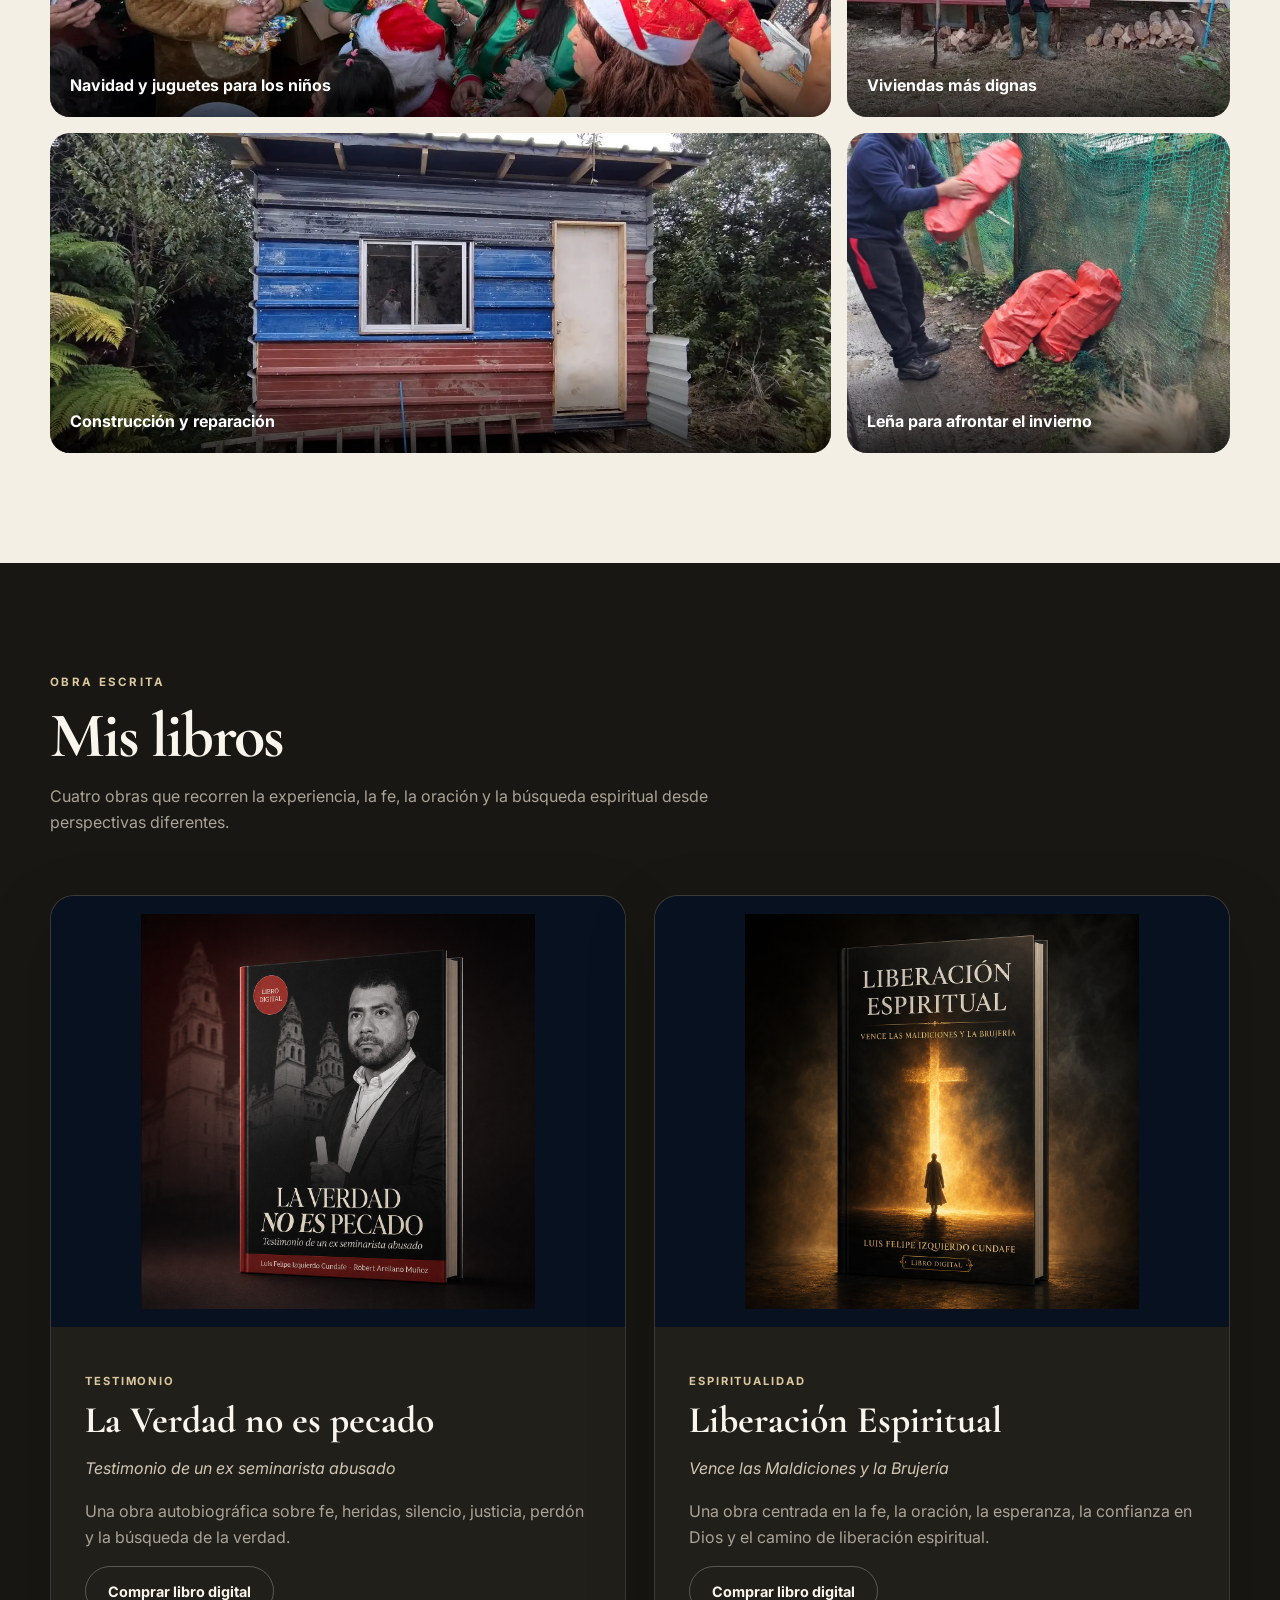
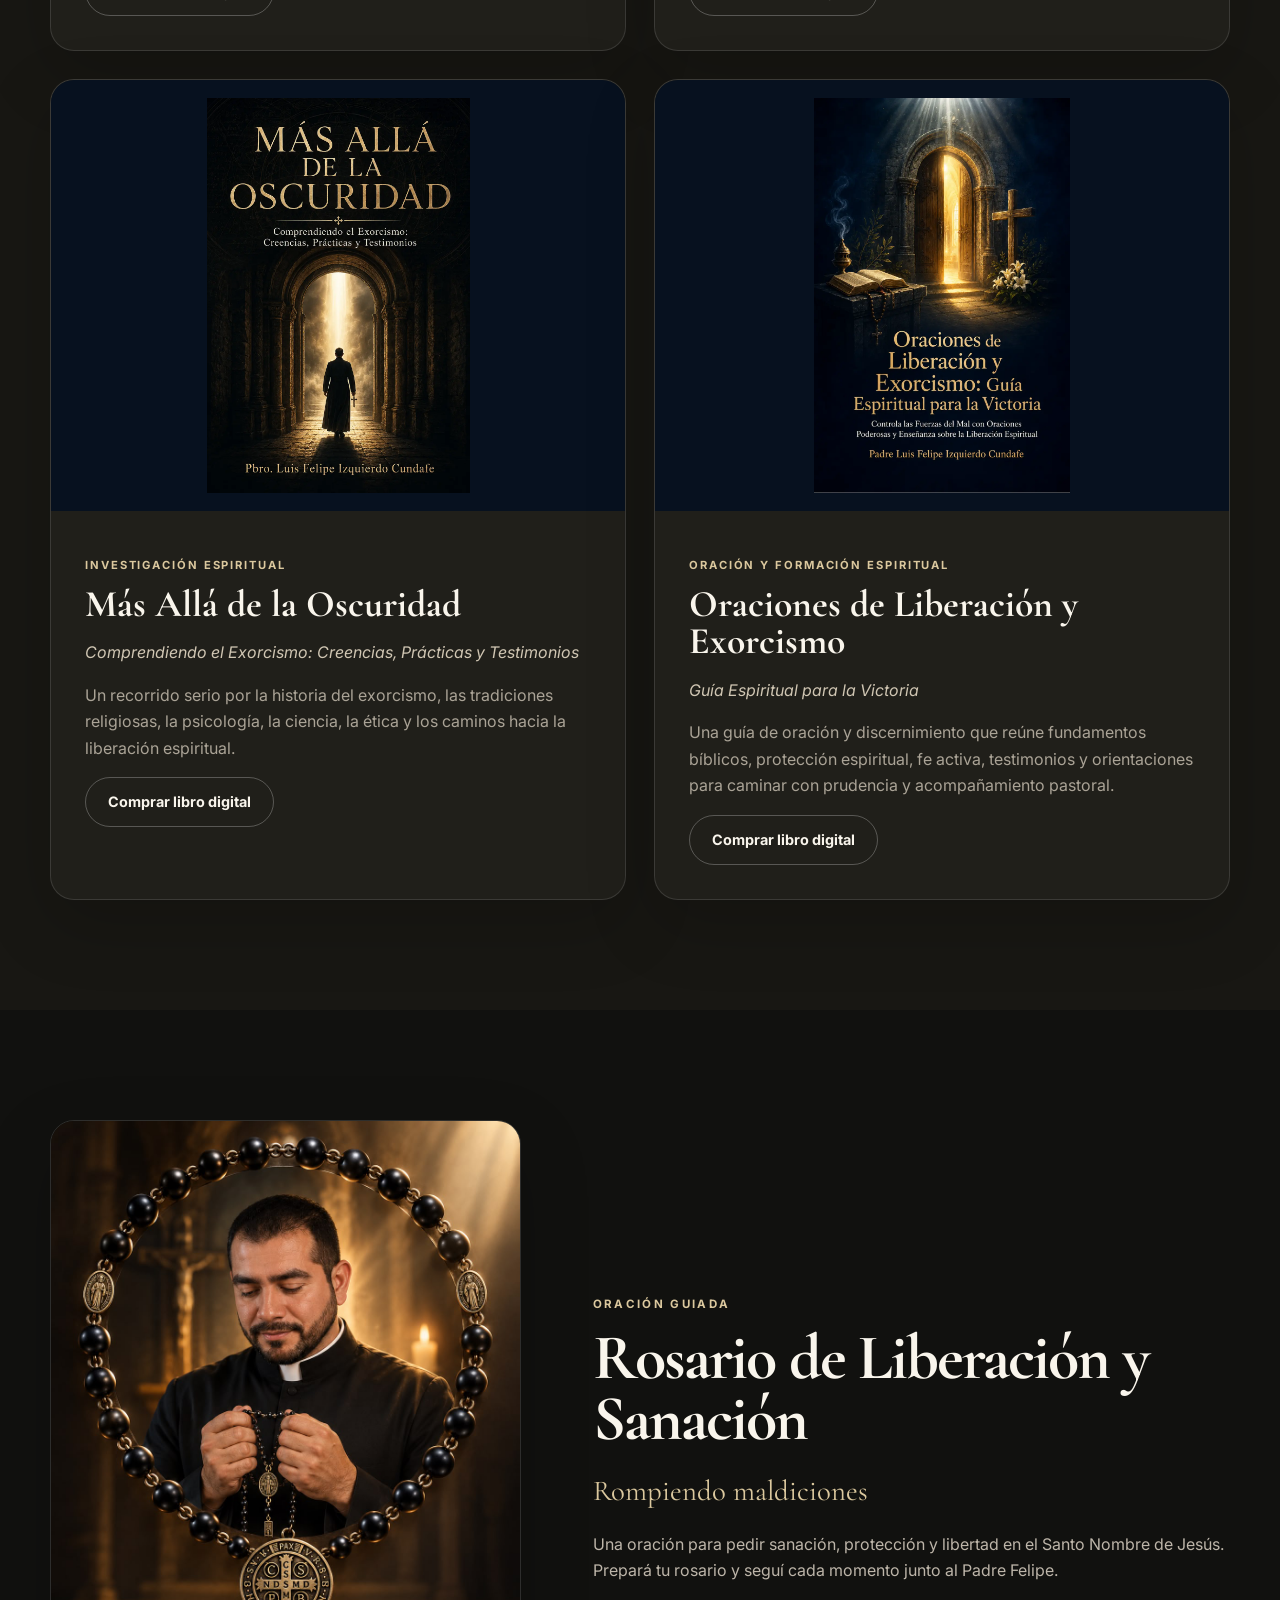
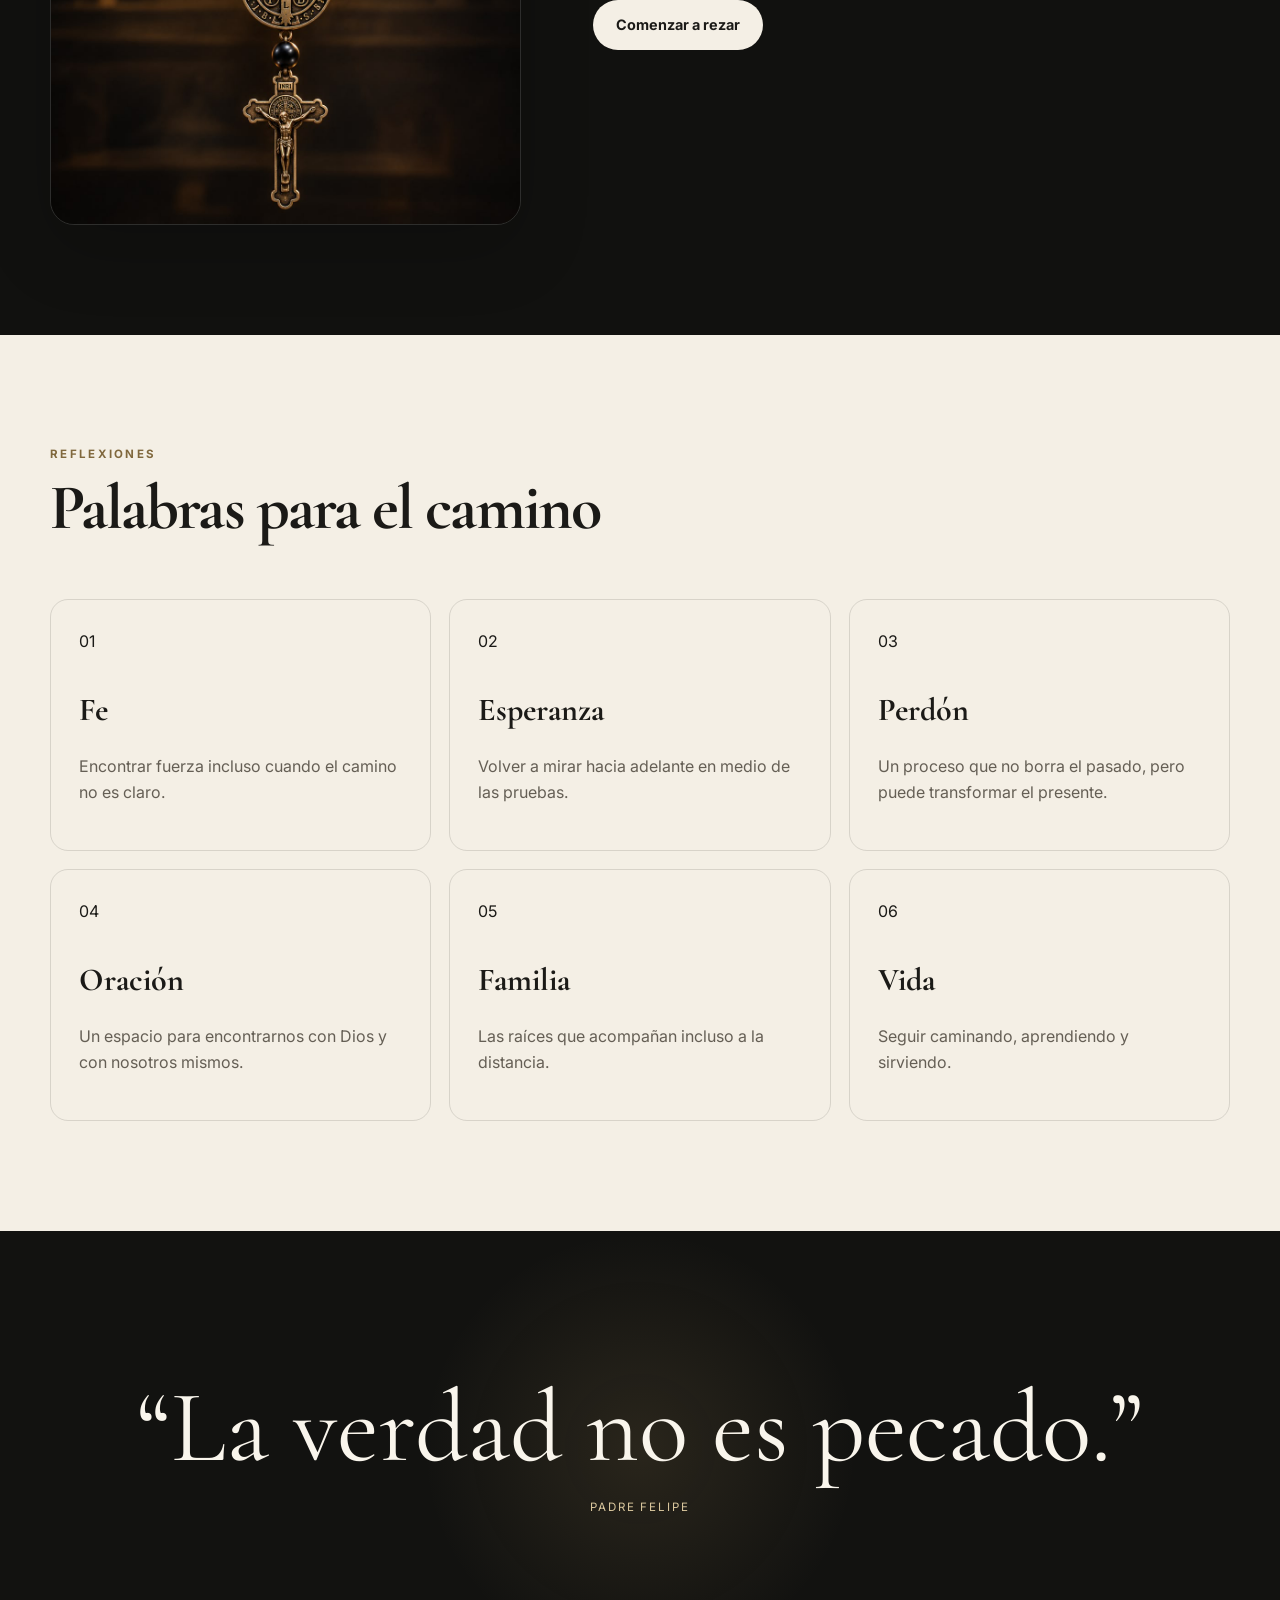
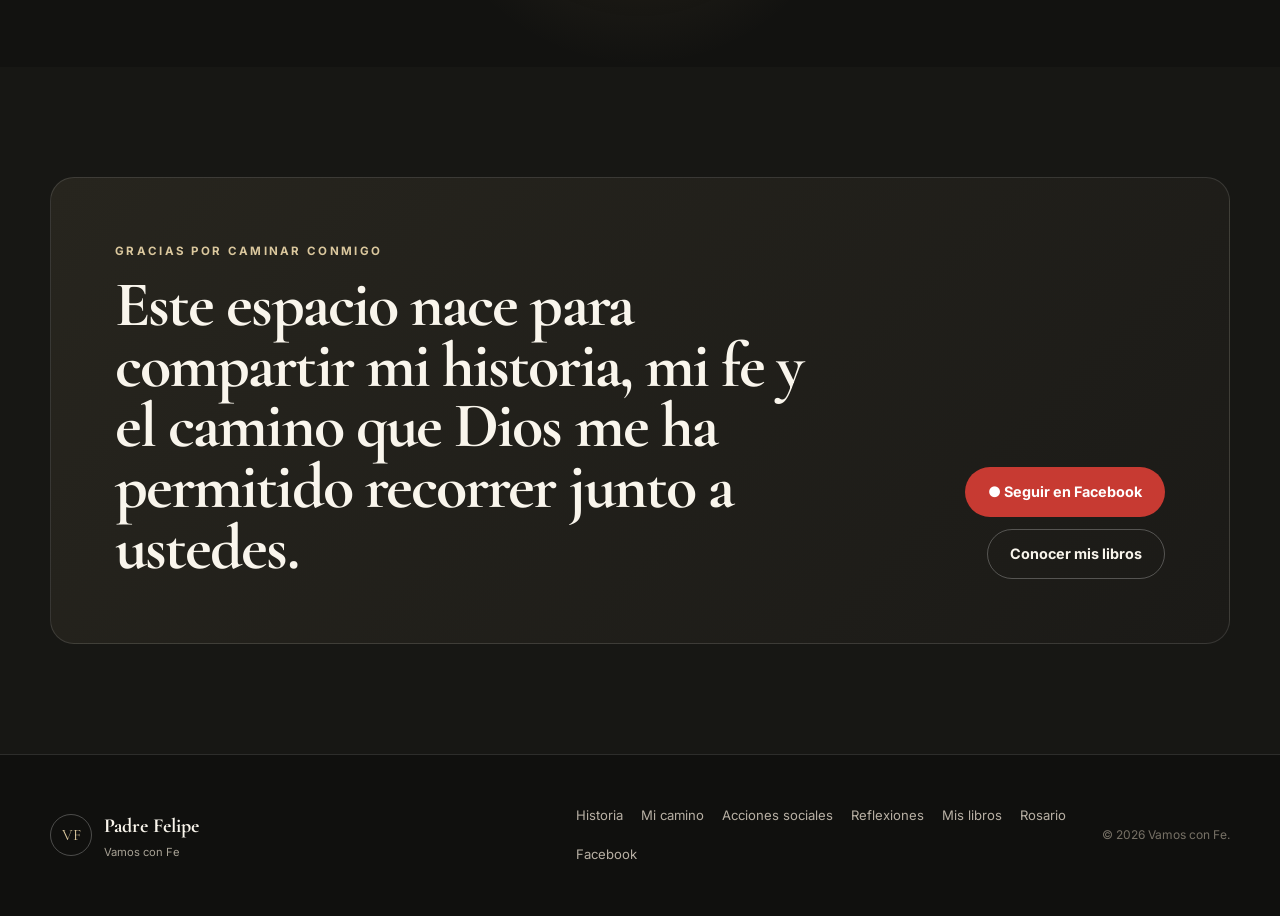
==== commit 2693259b: "Activa compra del cuarto libro en Hotmart" ====
--- a/index.html
+++ b/index.html
@@ -289,7 +289,7 @@
           <h3>Oraciones de Liberación y Exorcismo</h3>
           <p class="book-subtitle">Guía Espiritual para la Victoria</p>
           <p>Una guía de oración y discernimiento que reúne fundamentos bíblicos, protección espiritual, fe activa, testimonios y orientaciones para caminar con prudencia y acompañamiento pastoral.</p>
-          <button class="btn btn-secondary" disabled>Libro digital — próximamente</button>
+          <a class="btn btn-secondary" href="https://pay.hotmart.com/D107339599O" target="_blank" rel="noopener noreferrer">Comprar libro digital</a>
         </div>
       </article>
     </div>
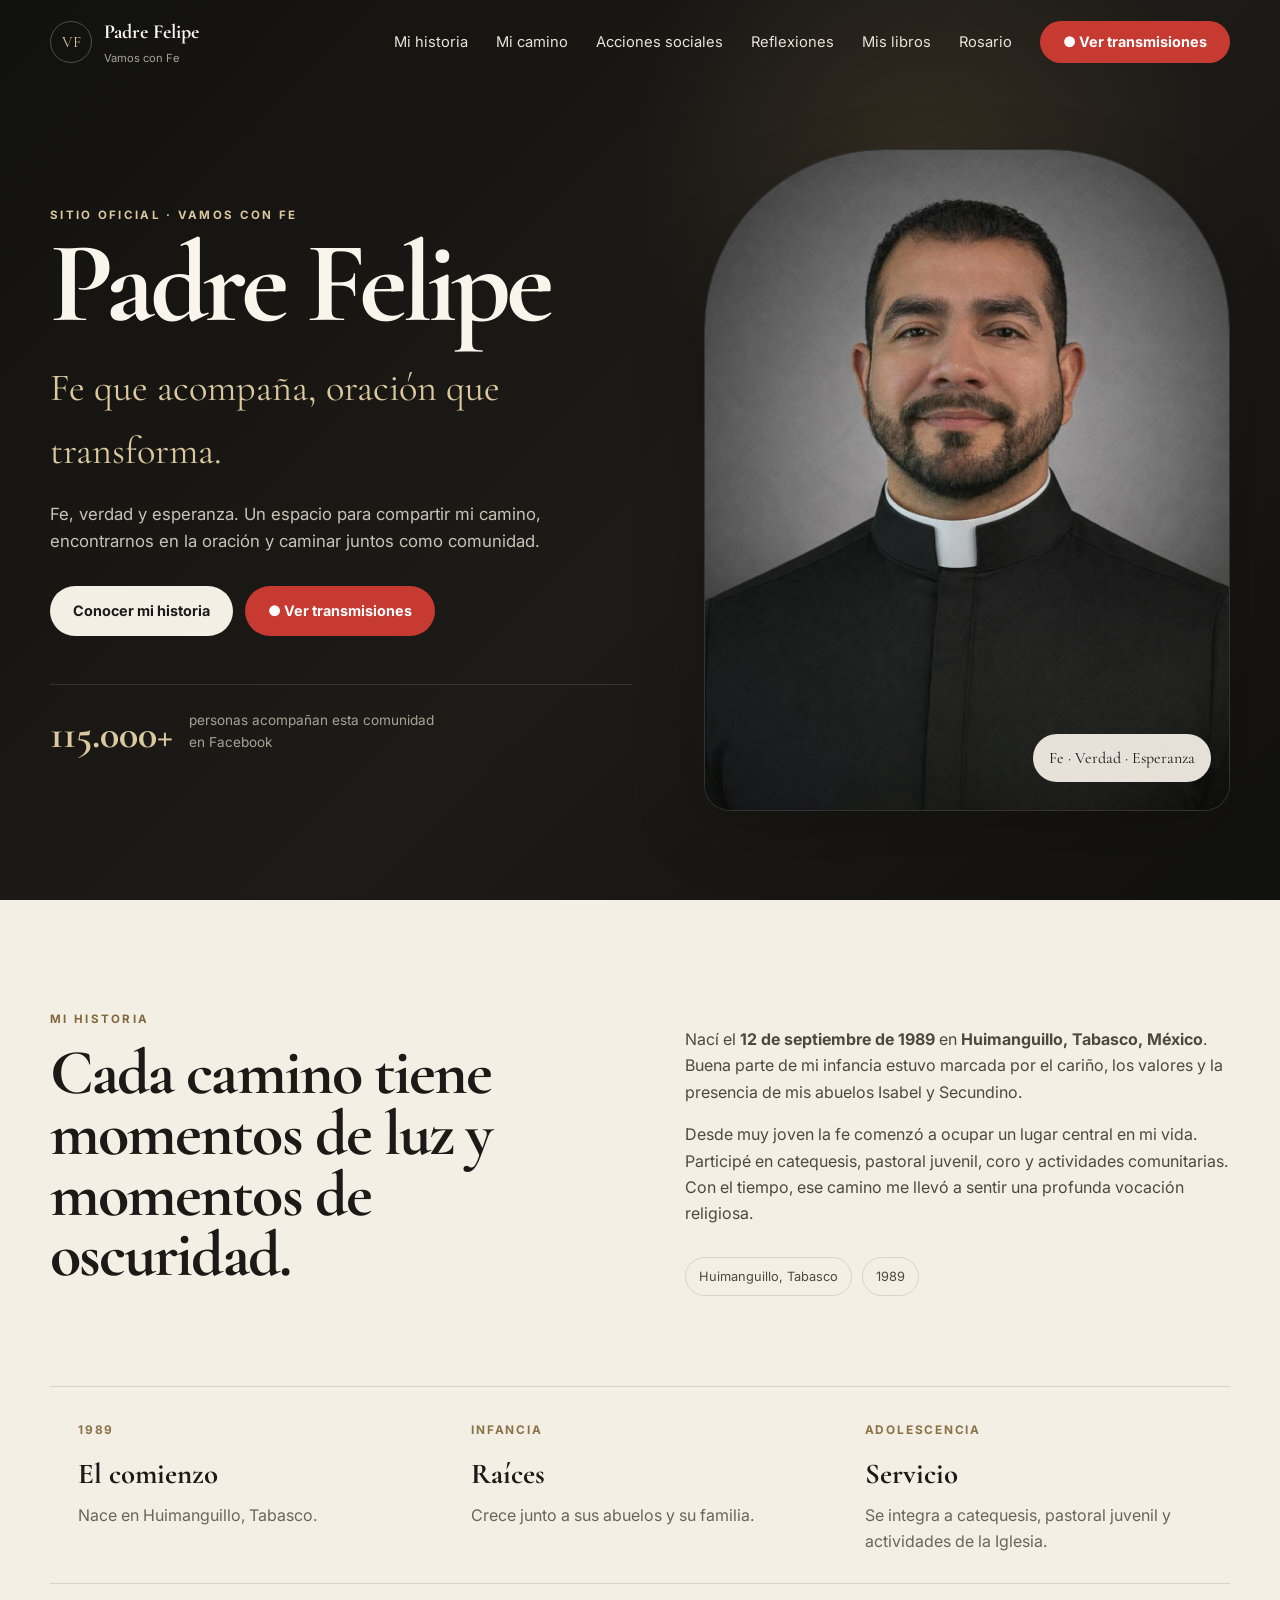
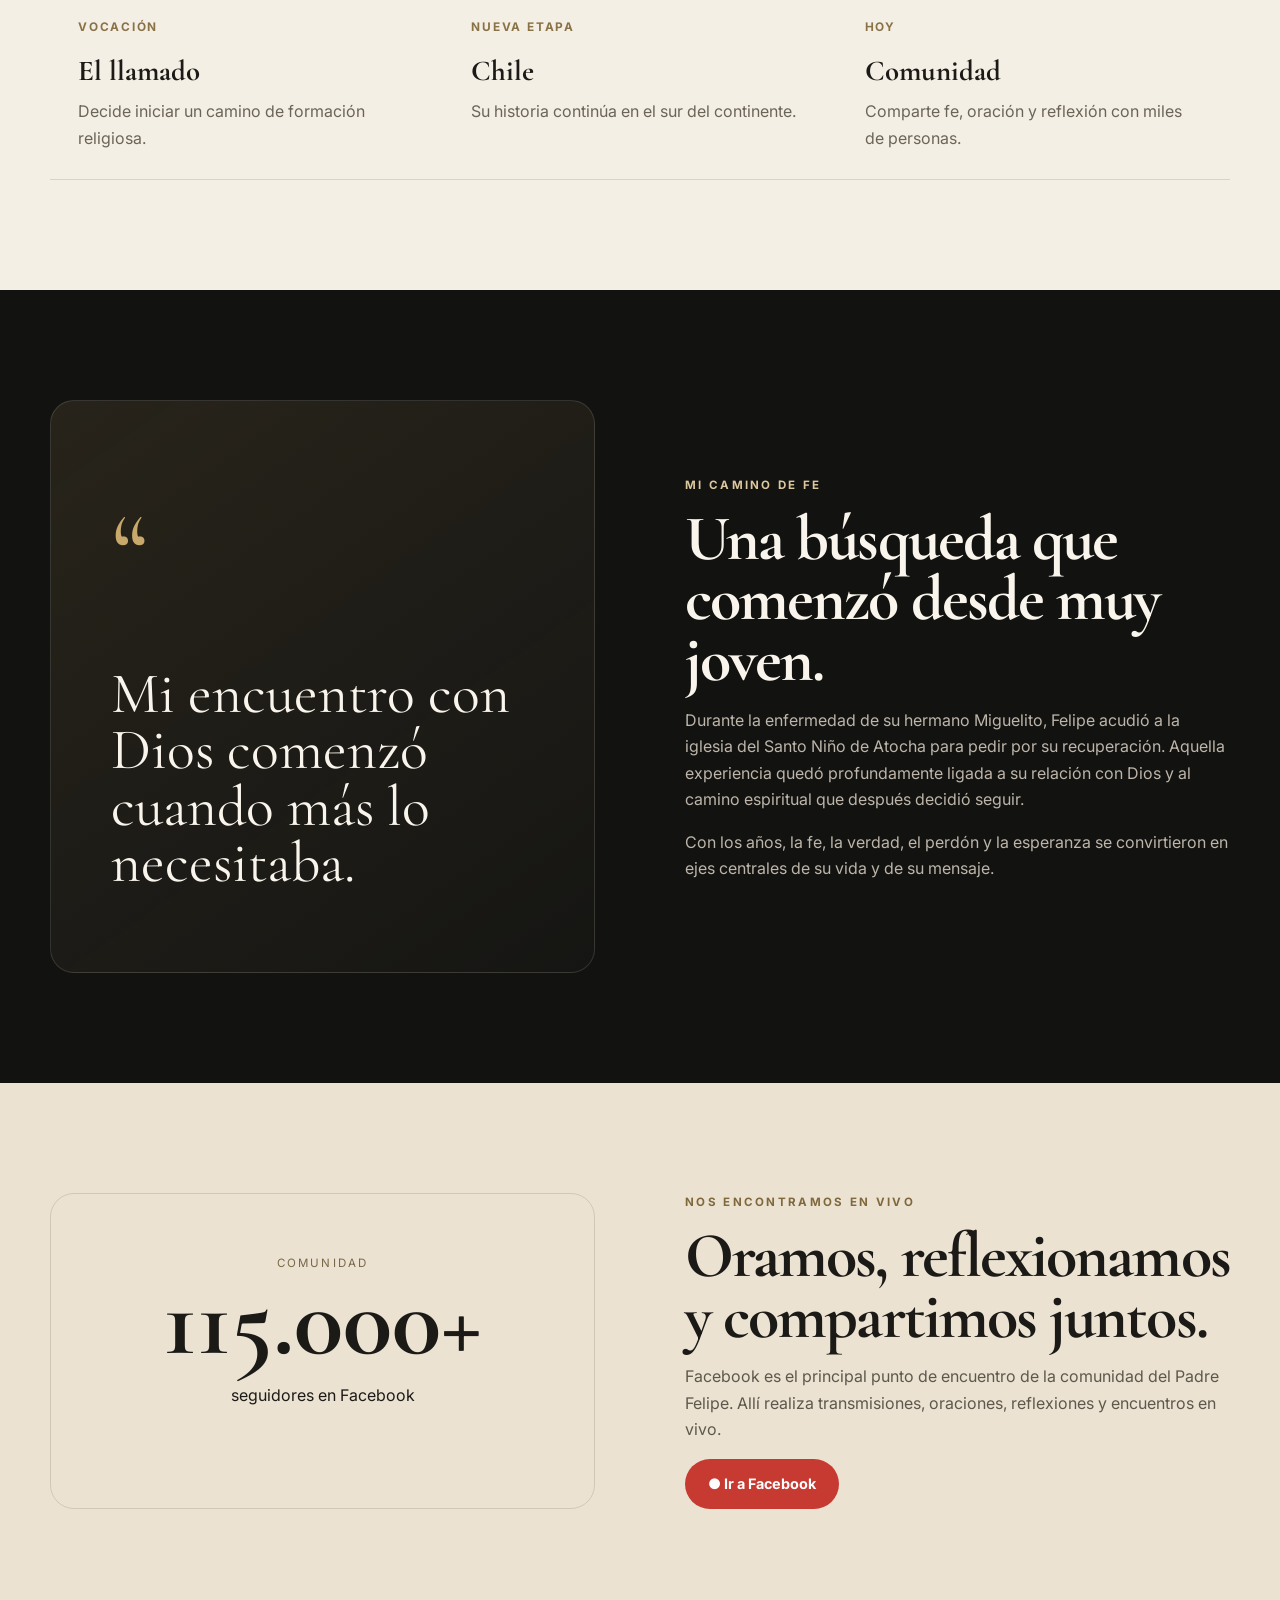
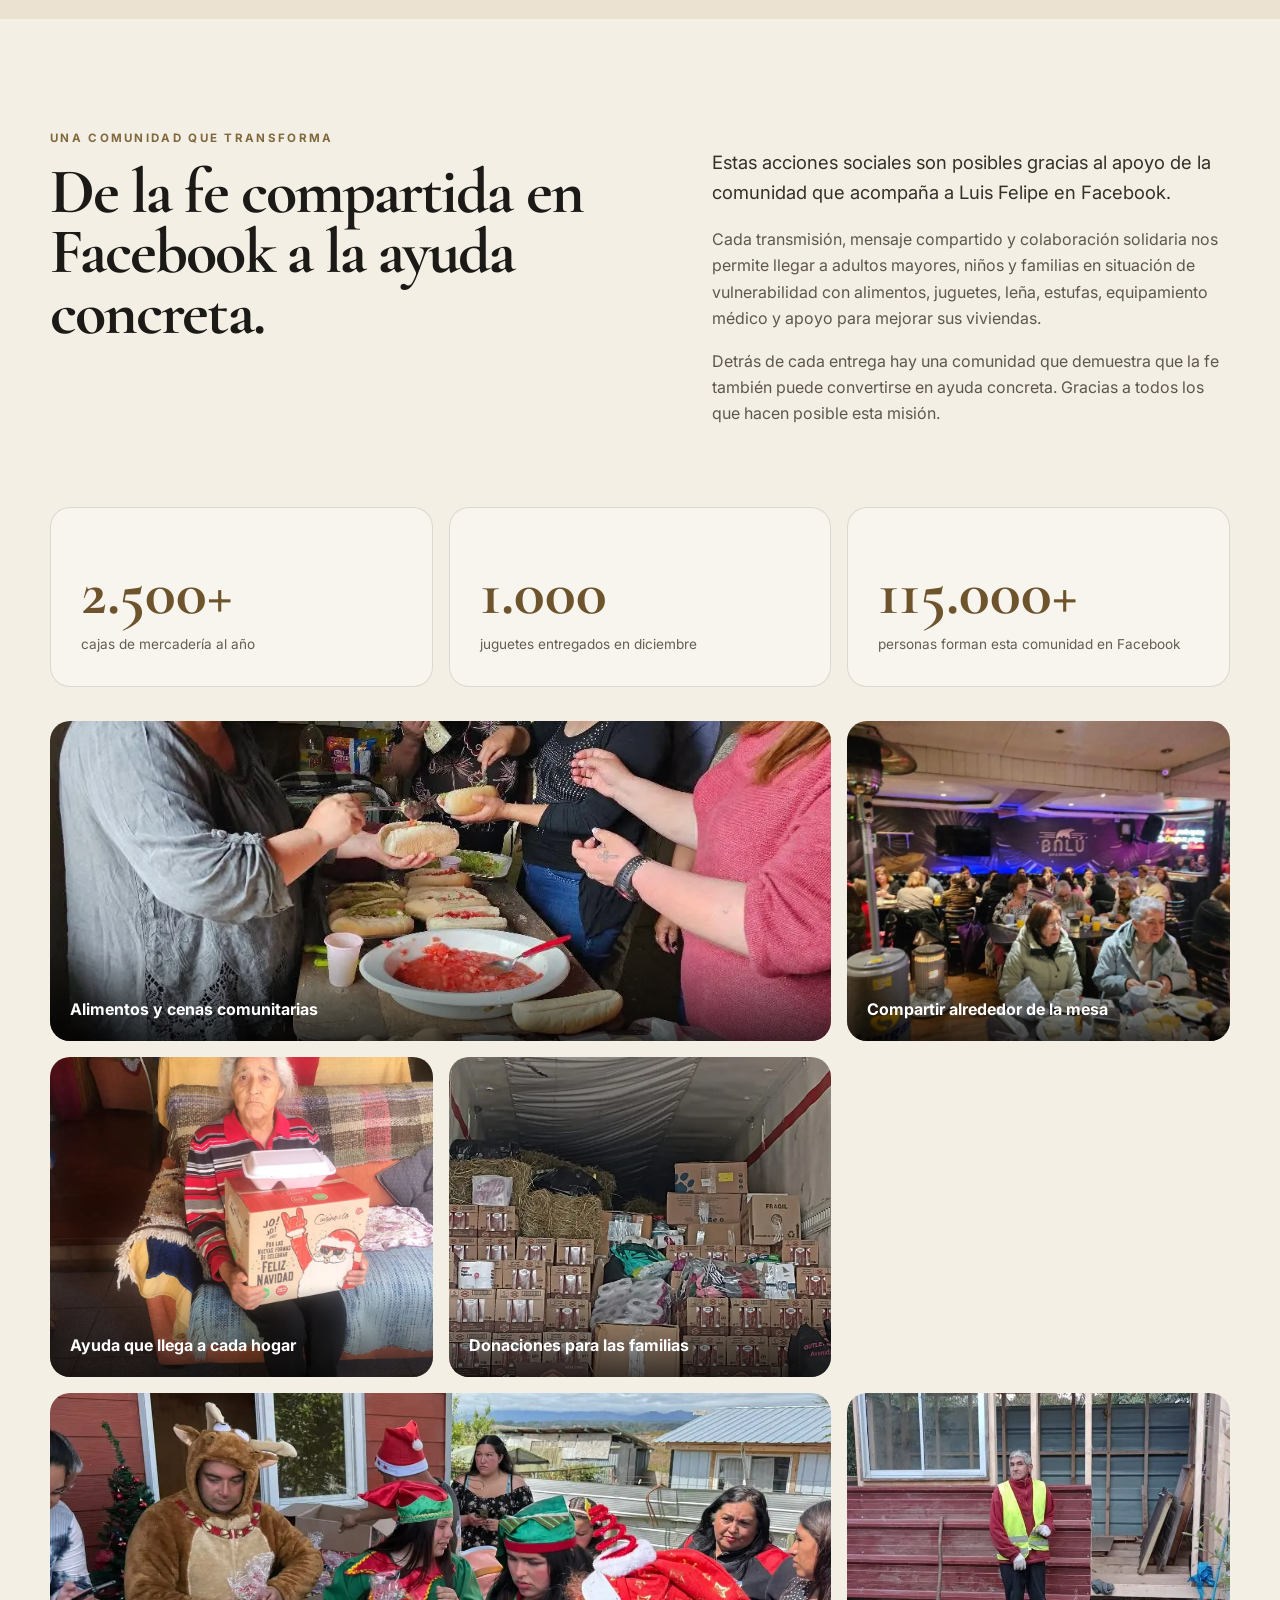
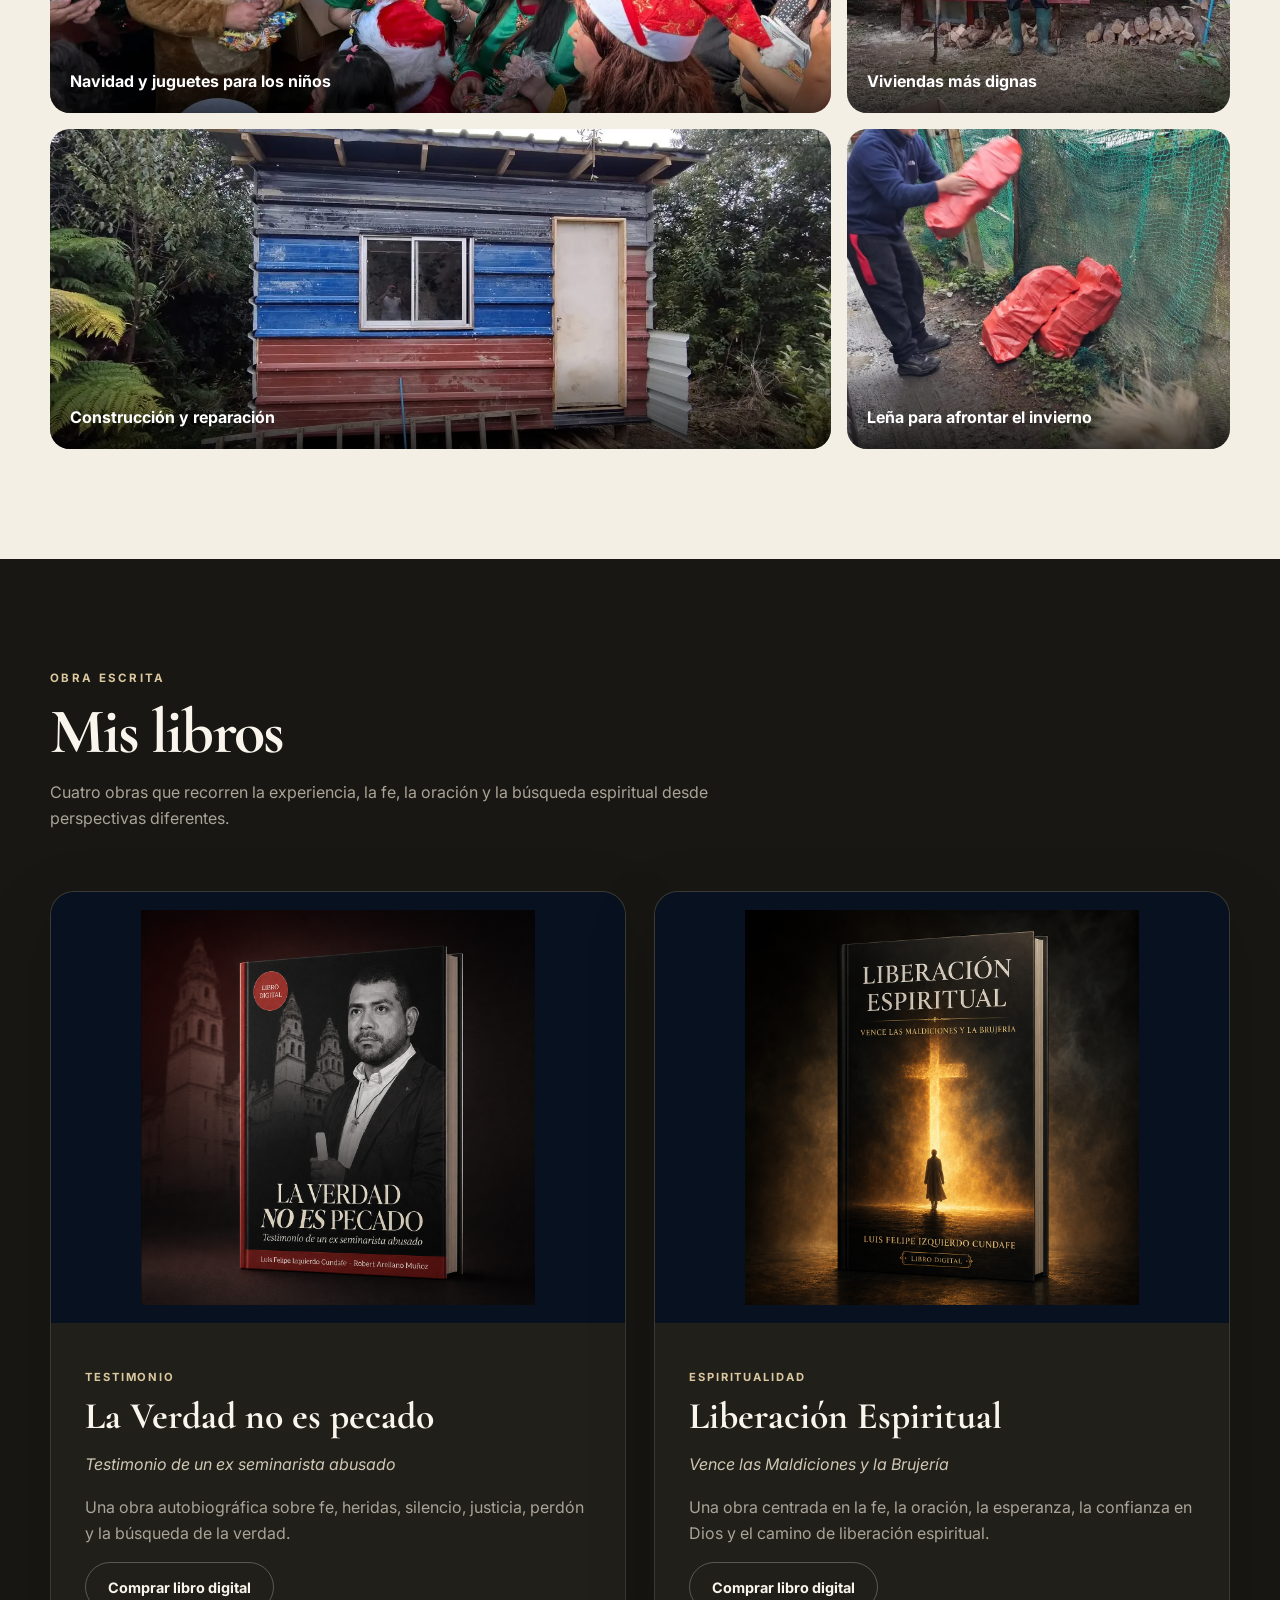
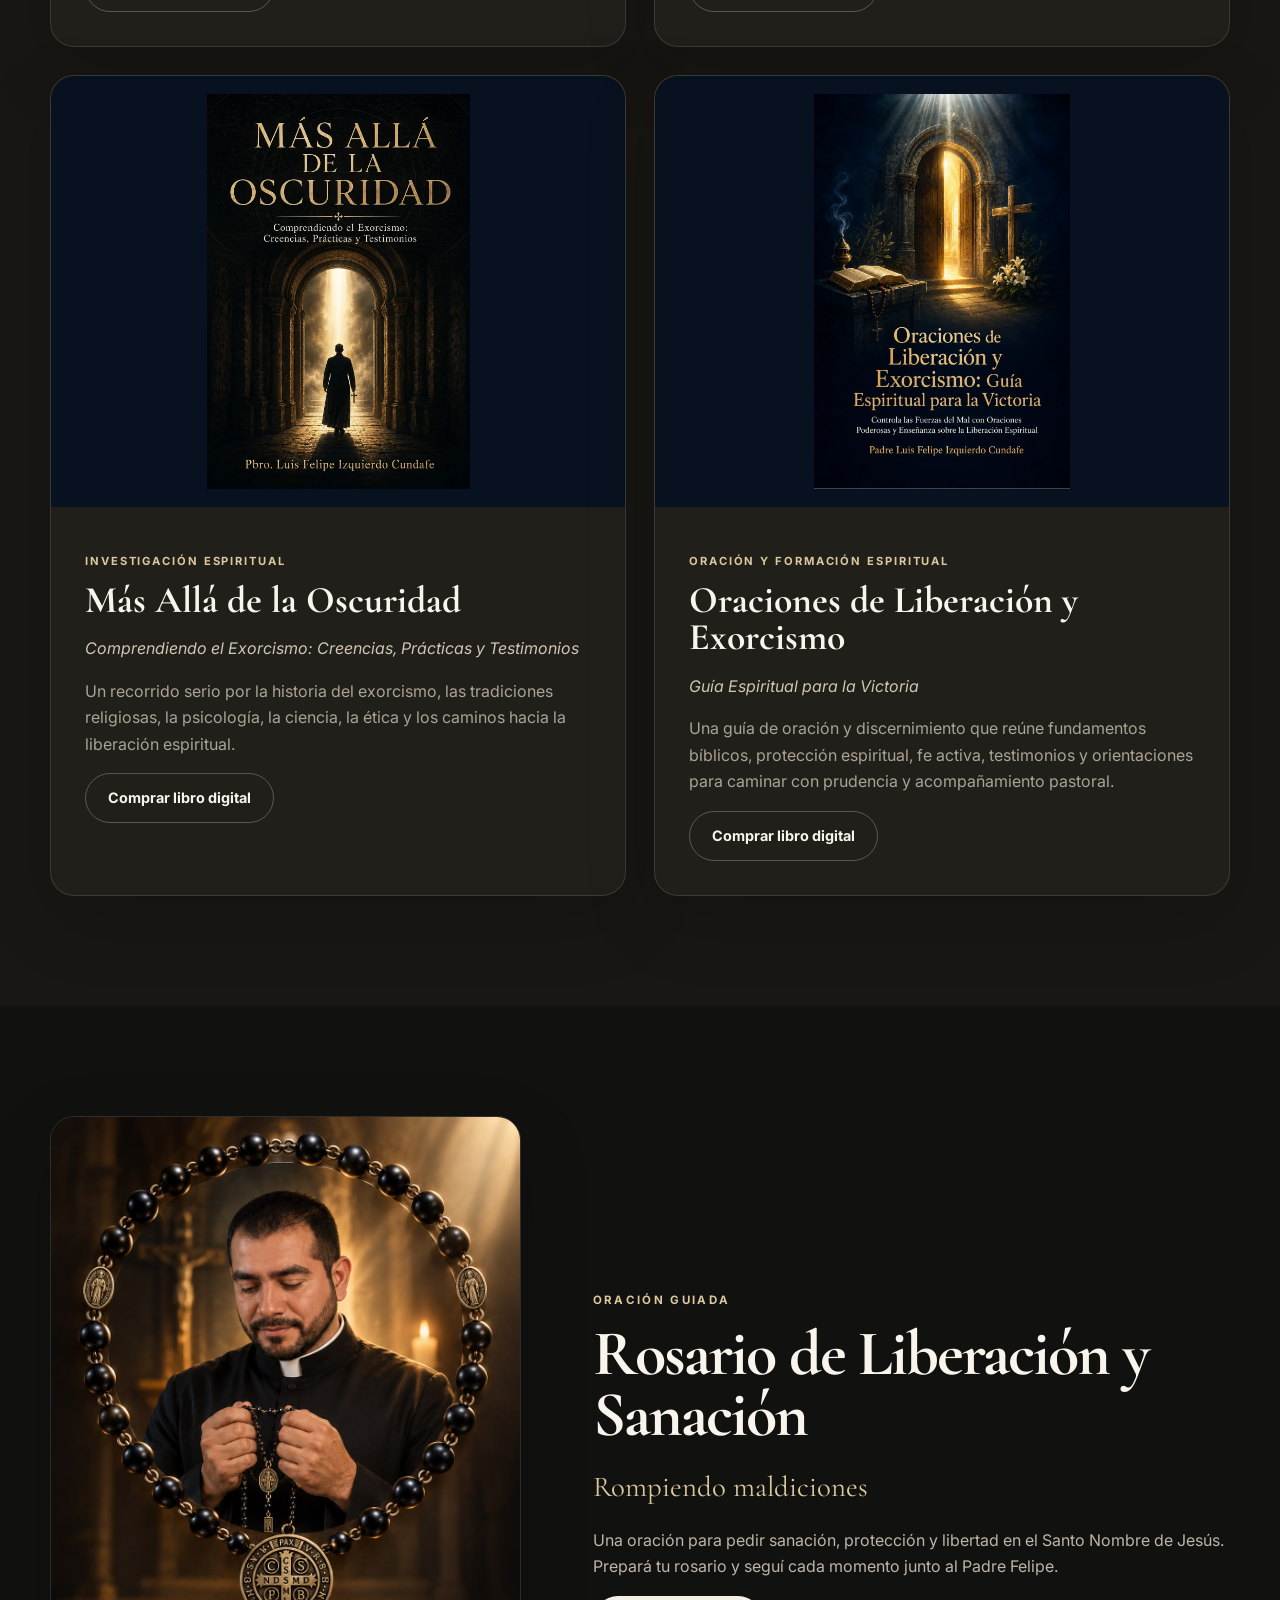
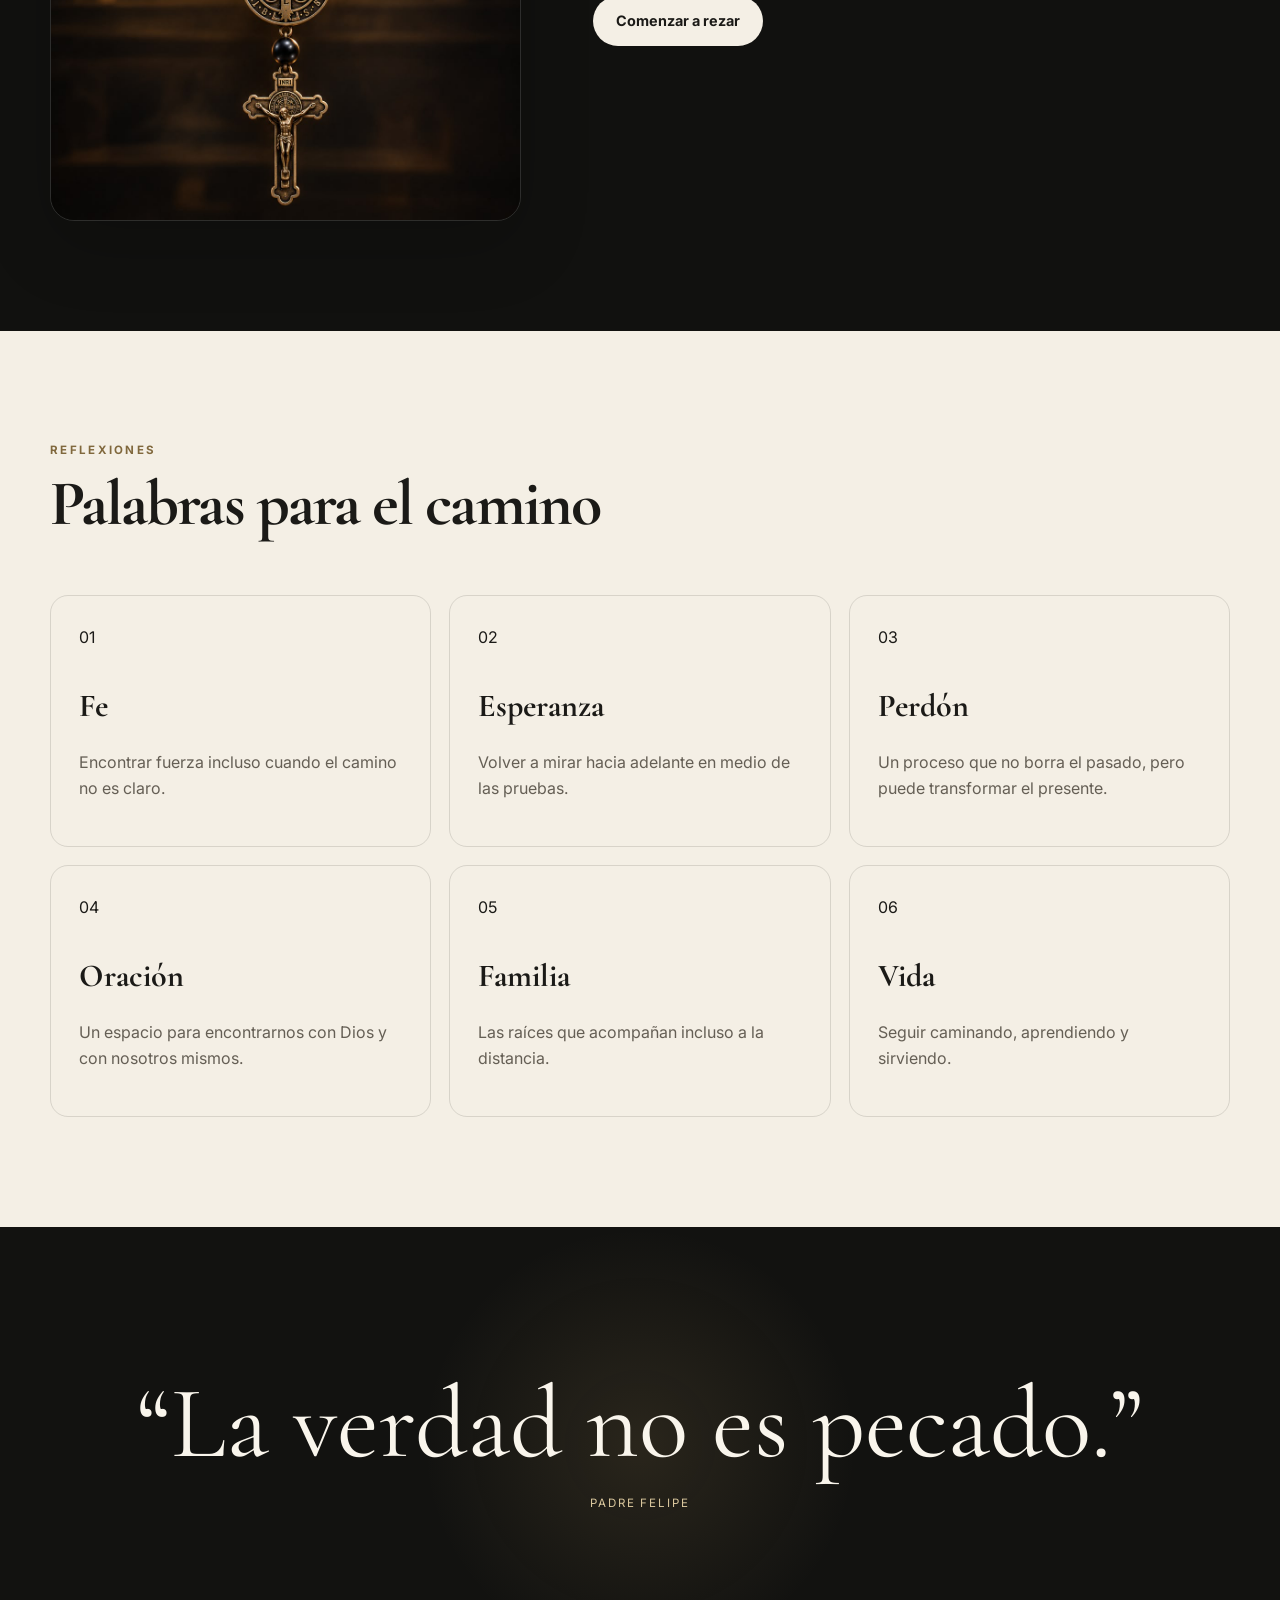
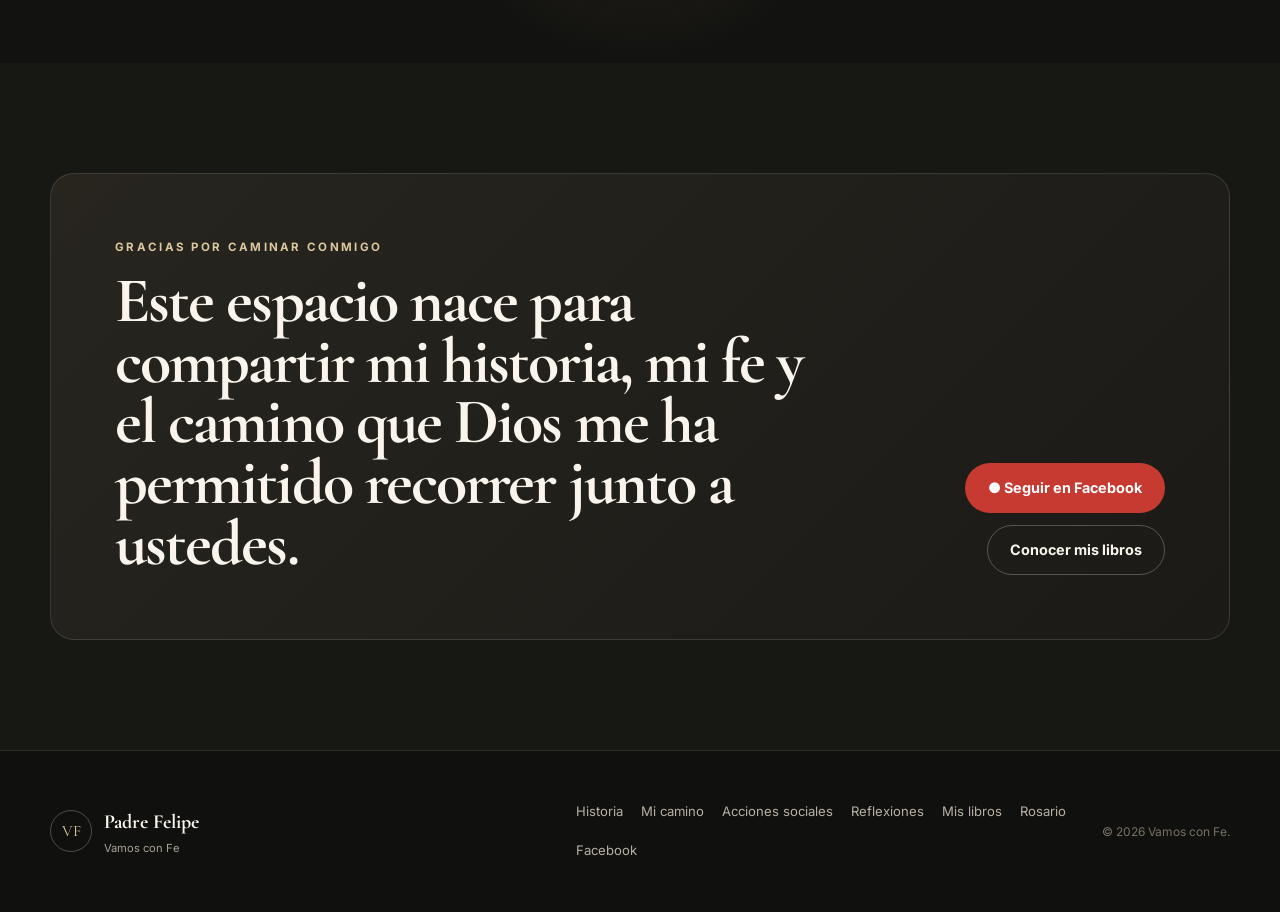
==== commit 2ab4fc5e: "Vincula las acciones sociales con la comunidad" ====
--- a/index.html
+++ b/index.html
@@ -203,20 +203,20 @@
   <div class="container">
     <div class="solidarity-intro">
       <div class="reveal">
-        <p class="eyebrow dark">Nuestras acciones sociales</p>
-        <h2>La fe también se demuestra con acciones.</h2>
+        <p class="eyebrow dark">Una comunidad que transforma</p>
+        <h2>De la fe compartida en Facebook a la ayuda concreta.</h2>
       </div>
       <div class="solidarity-copy reveal">
-        <p>Junto con nuestra comunidad trabajamos durante todo el año para acompañar a adultos mayores, niños y familias en situación de vulnerabilidad.</p>
-        <p>Entregamos alimentos, organizamos cenas navideñas, compartimos juguetes y colaboramos en la construcción y reparación de viviendas. También acercamos leña, estufas y equipamiento médico a quienes más lo necesitan.</p>
-        <p>Cada ayuda es posible gracias a la solidaridad de quienes forman parte de Vamos con Fe.</p>
+        <p>Estas acciones sociales son posibles gracias al apoyo de la comunidad que acompaña a Luis Felipe en Facebook.</p>
+        <p>Cada transmisión, mensaje compartido y colaboración solidaria nos permite llegar a adultos mayores, niños y familias en situación de vulnerabilidad con alimentos, juguetes, leña, estufas, equipamiento médico y apoyo para mejorar sus viviendas.</p>
+        <p>Detrás de cada entrega hay una comunidad que demuestra que la fe también puede convertirse en ayuda concreta. Gracias a todos los que hacen posible esta misión.</p>
       </div>
     </div>
 
     <div class="solidarity-stats reveal" aria-label="Alcance de nuestras acciones sociales">
       <article><strong>2.500+</strong><span>cajas de mercadería al año</span></article>
       <article><strong>1.000</strong><span>juguetes entregados en diciembre</span></article>
-      <article><strong>Todo el año</strong><span>acompañando a familias y adultos mayores</span></article>
+      <article><strong>115.000+</strong><span>personas forman esta comunidad en Facebook</span></article>
     </div>
 
     <div class="solidarity-gallery reveal" aria-label="Galería de acciones solidarias">
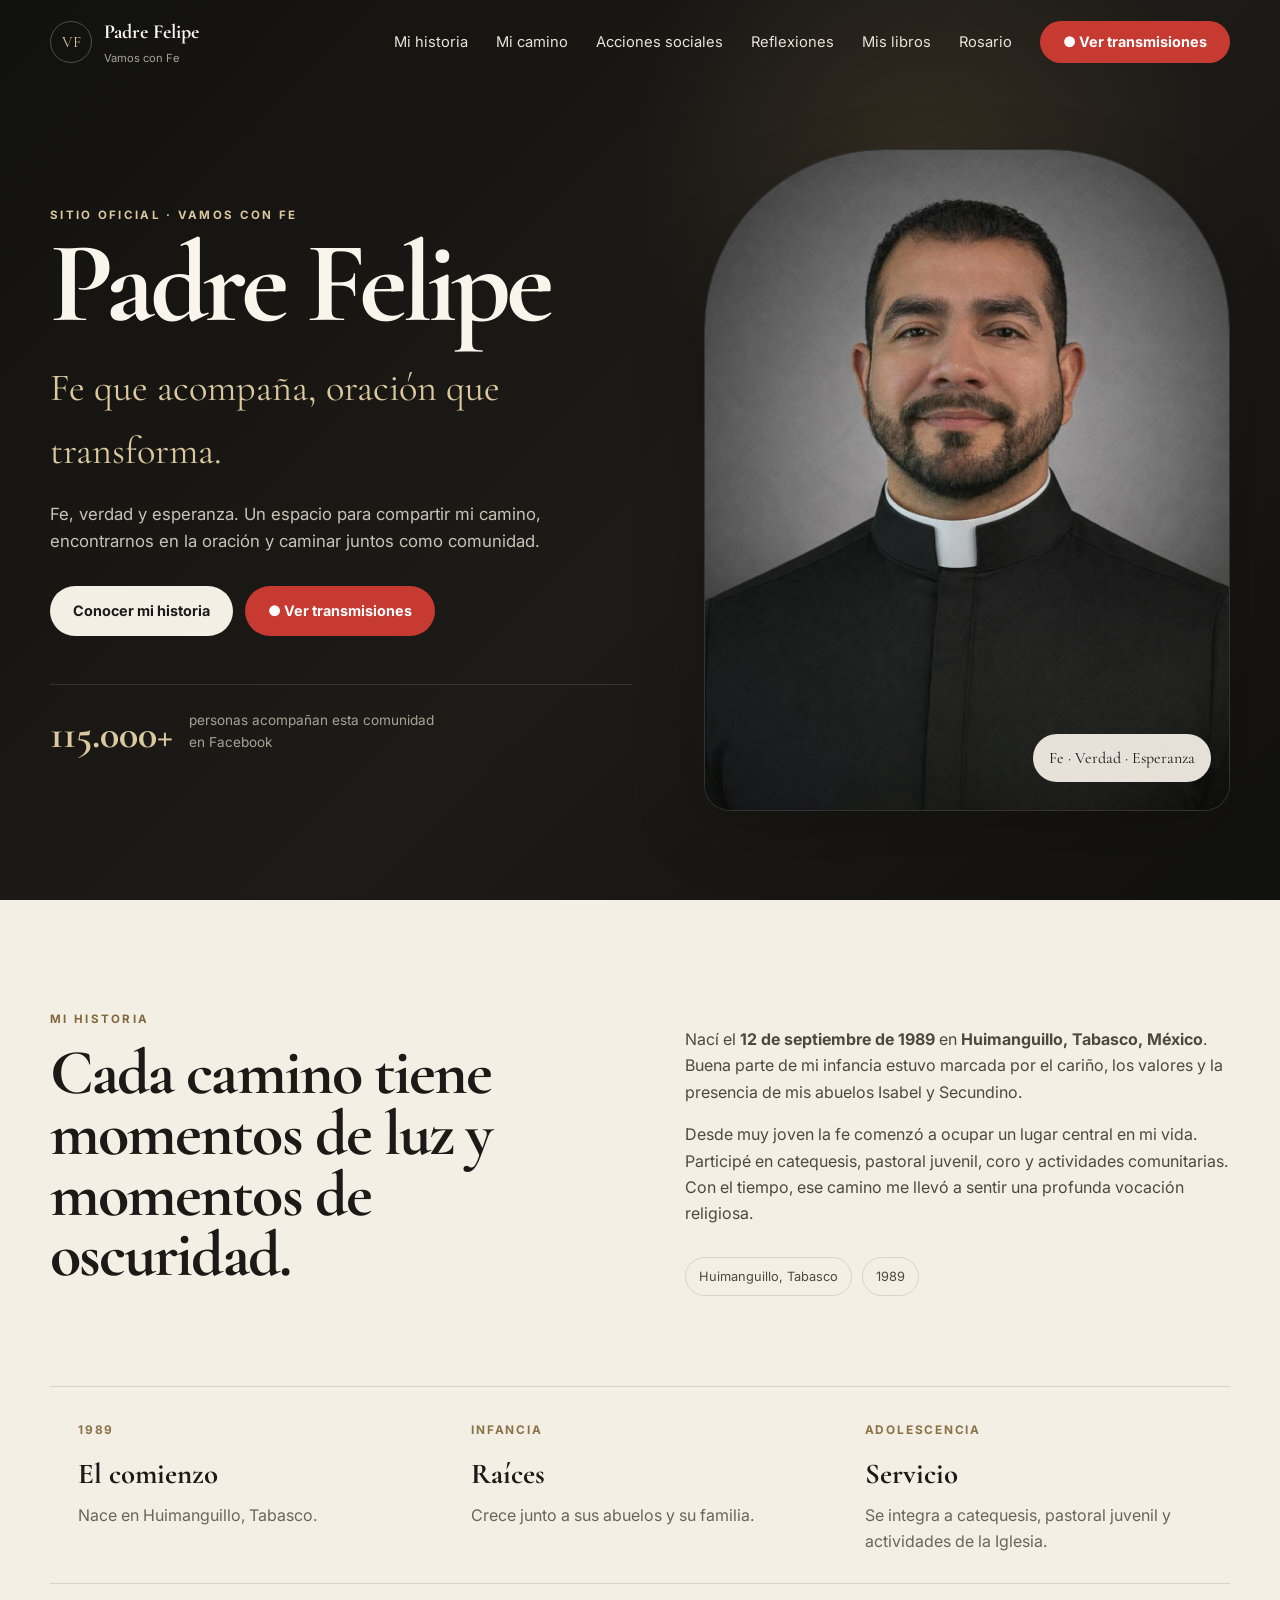
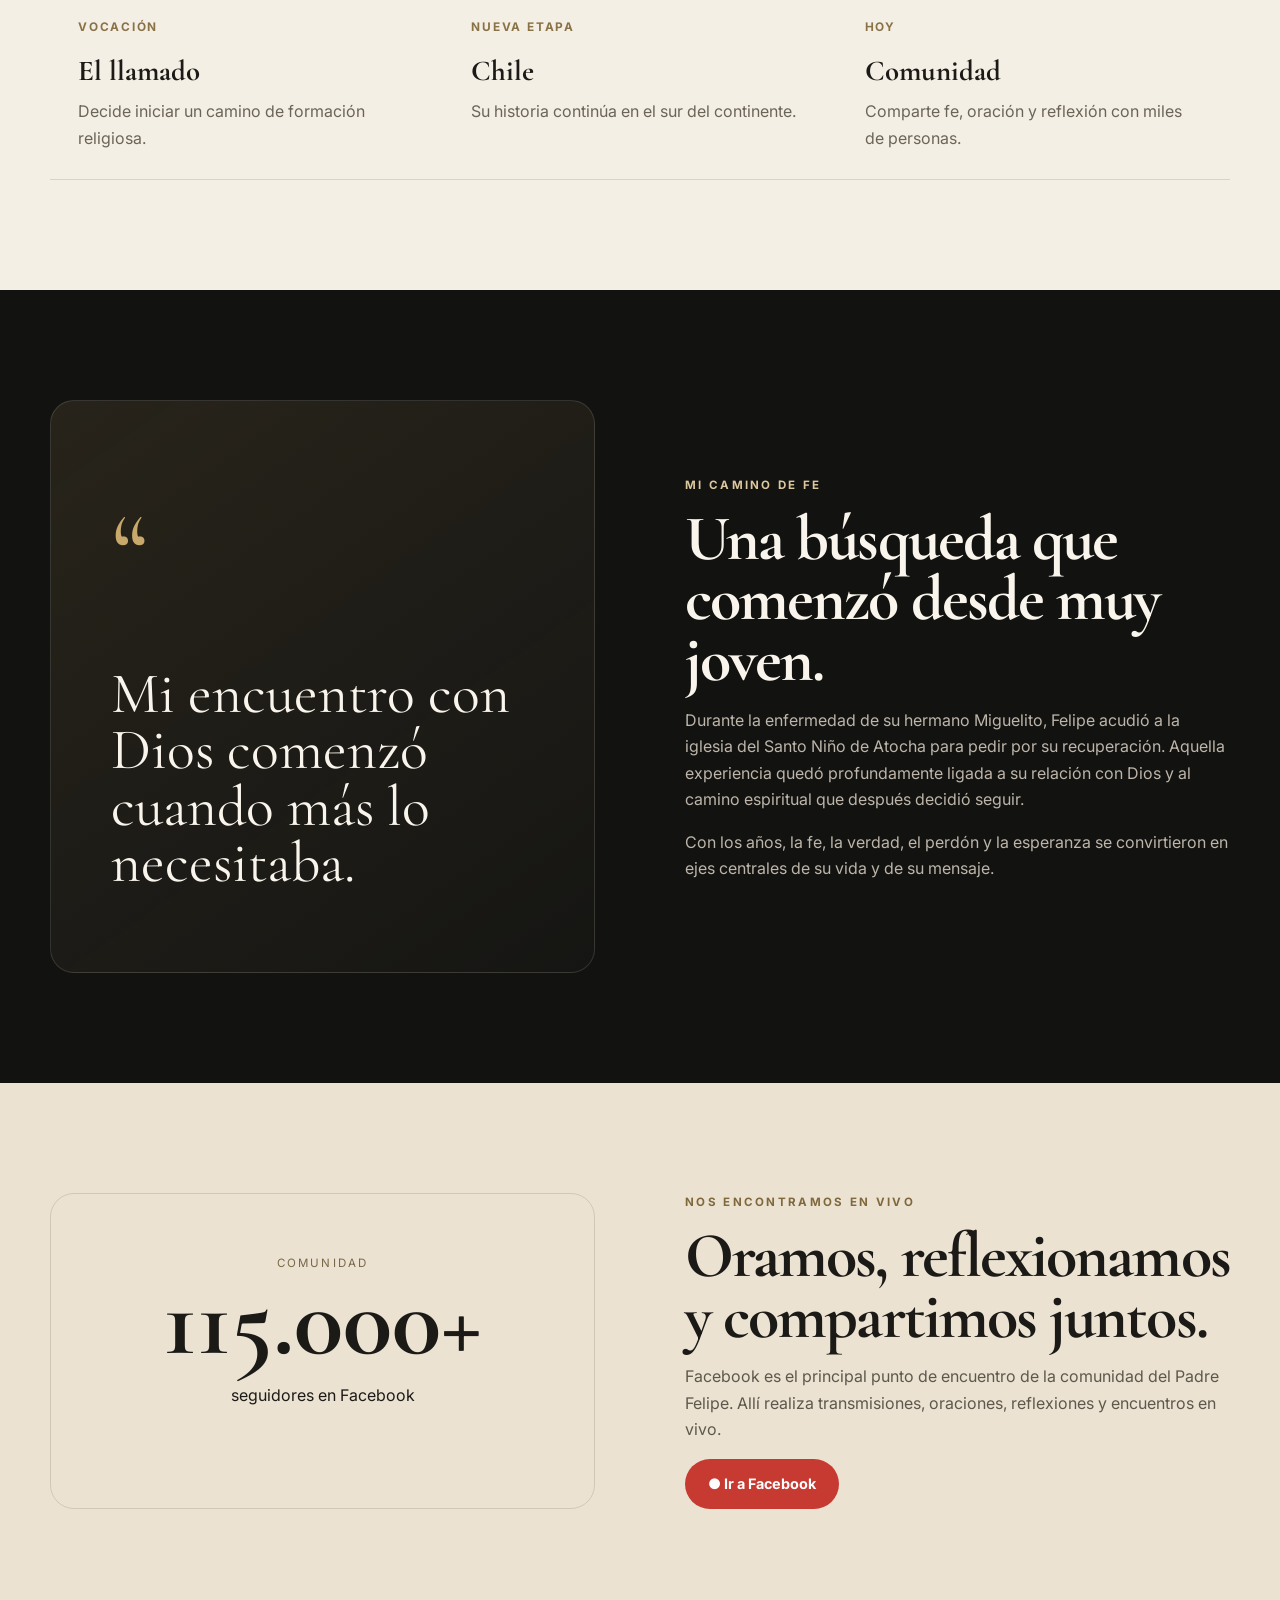
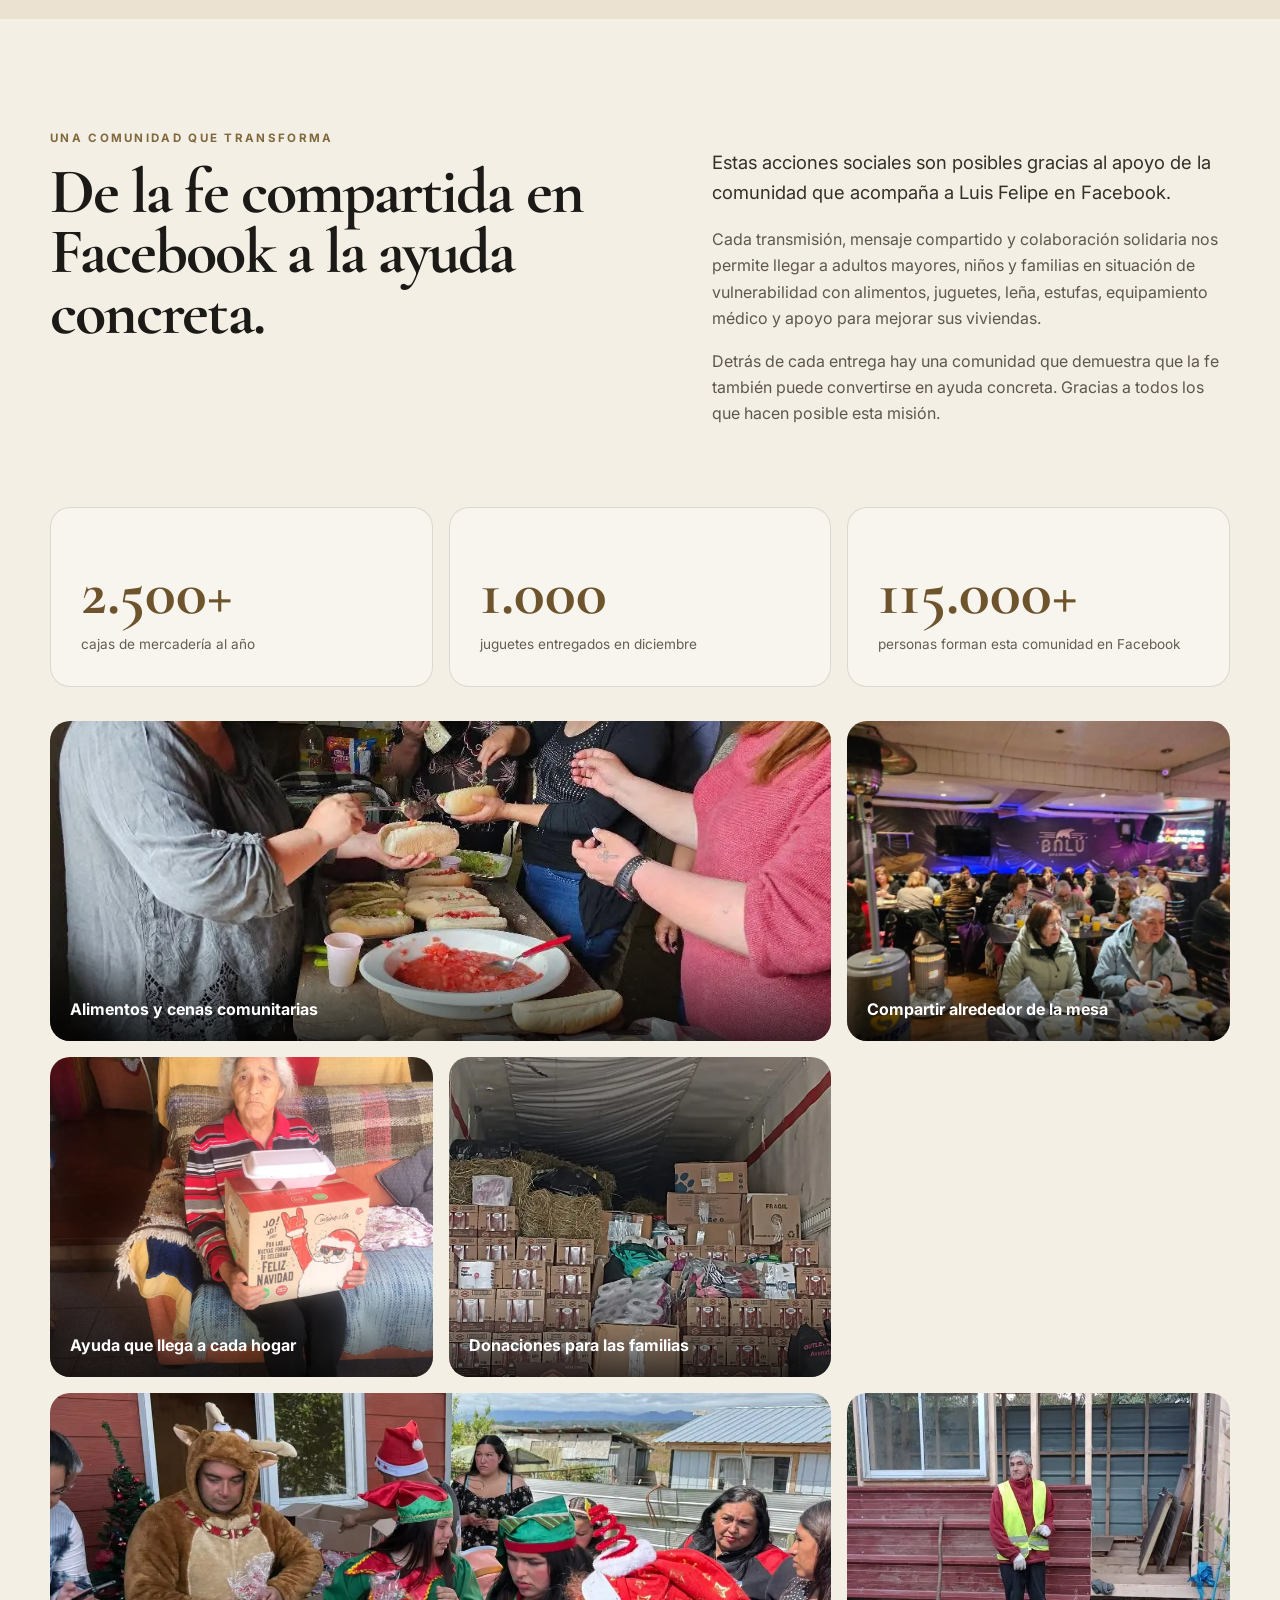
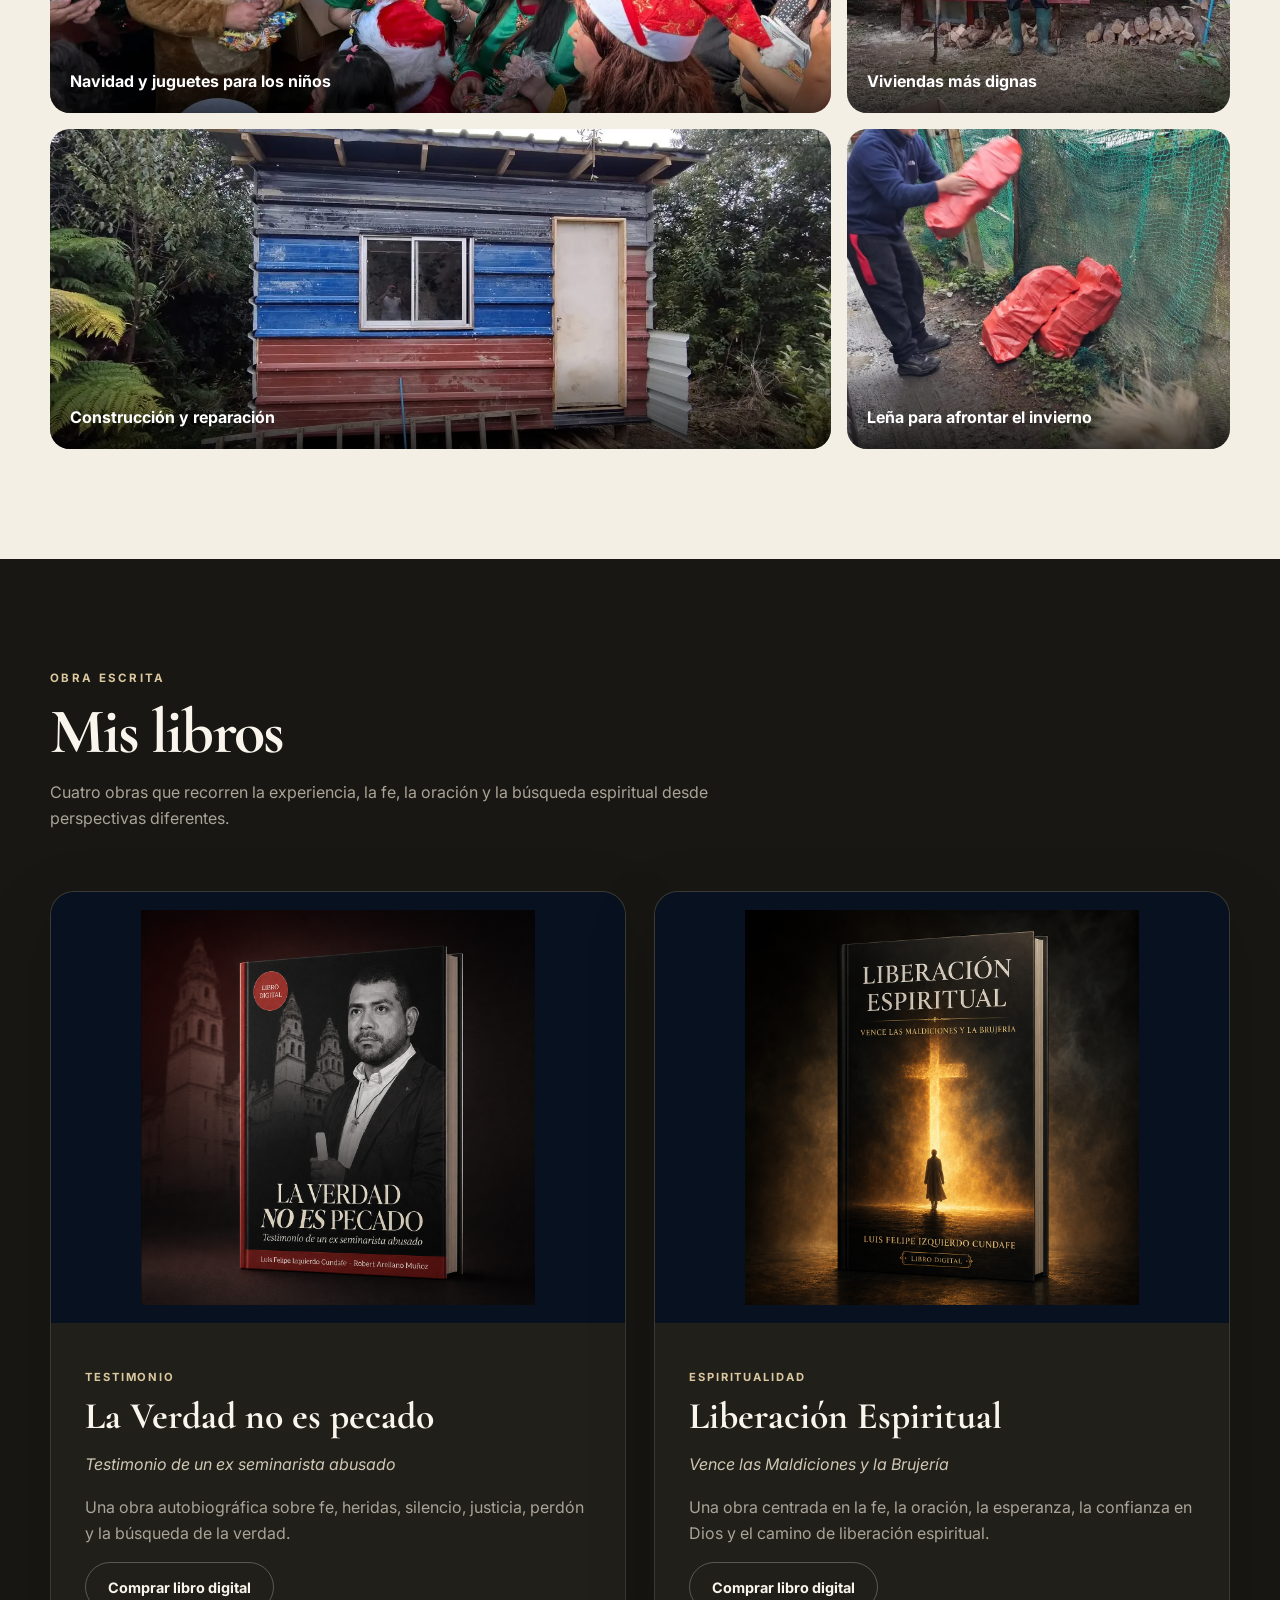
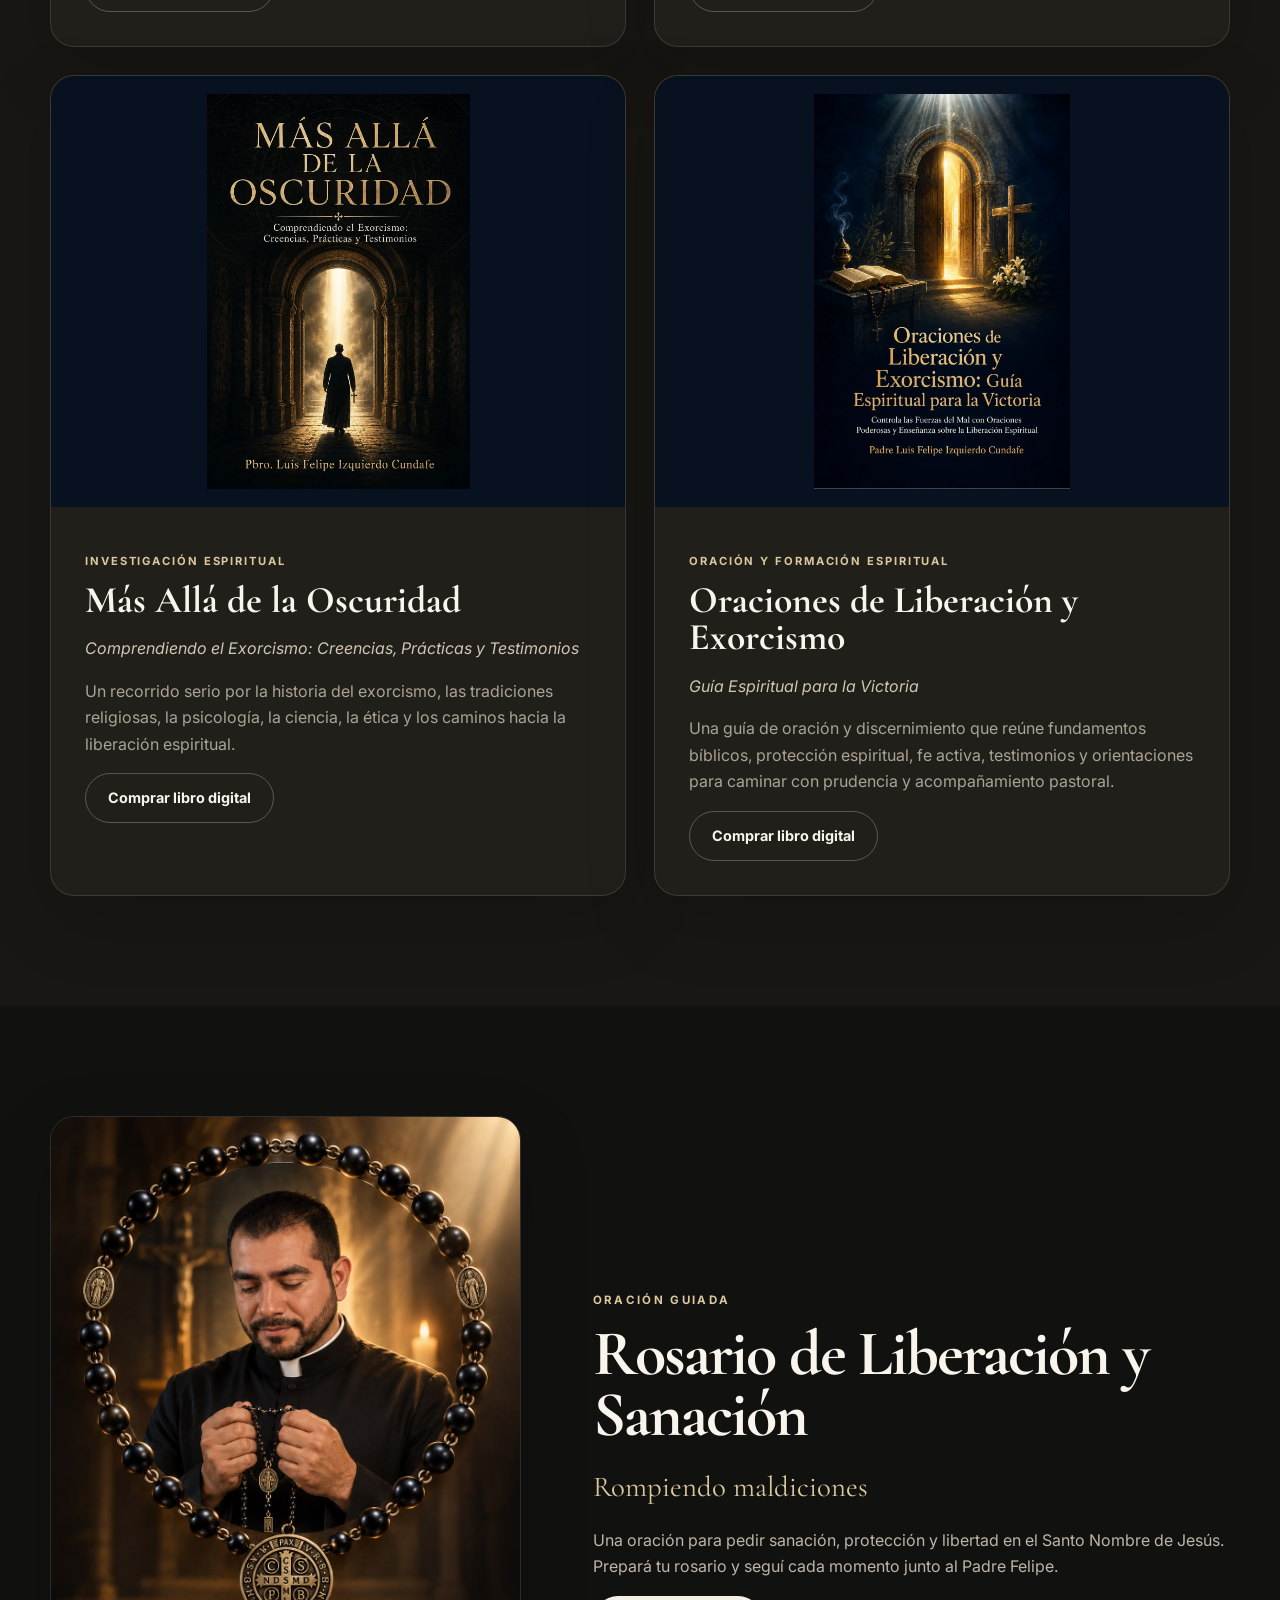
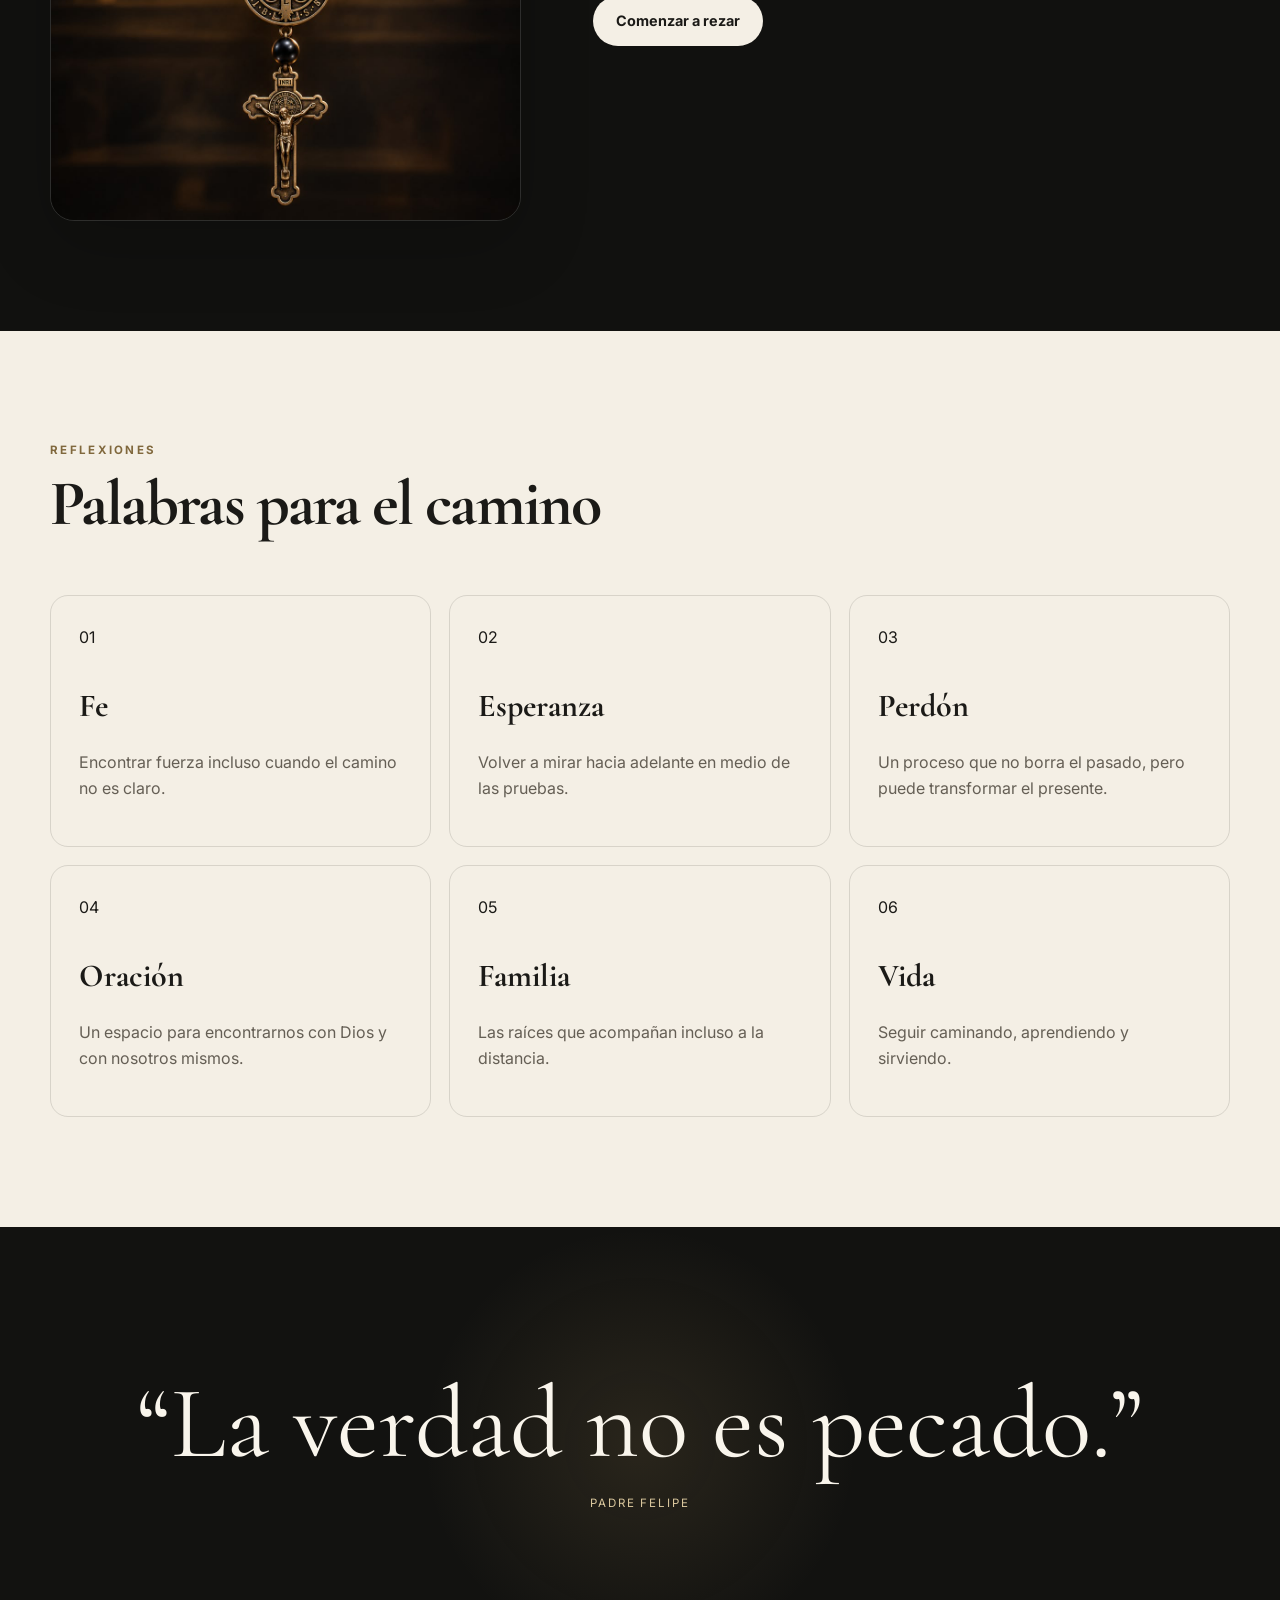
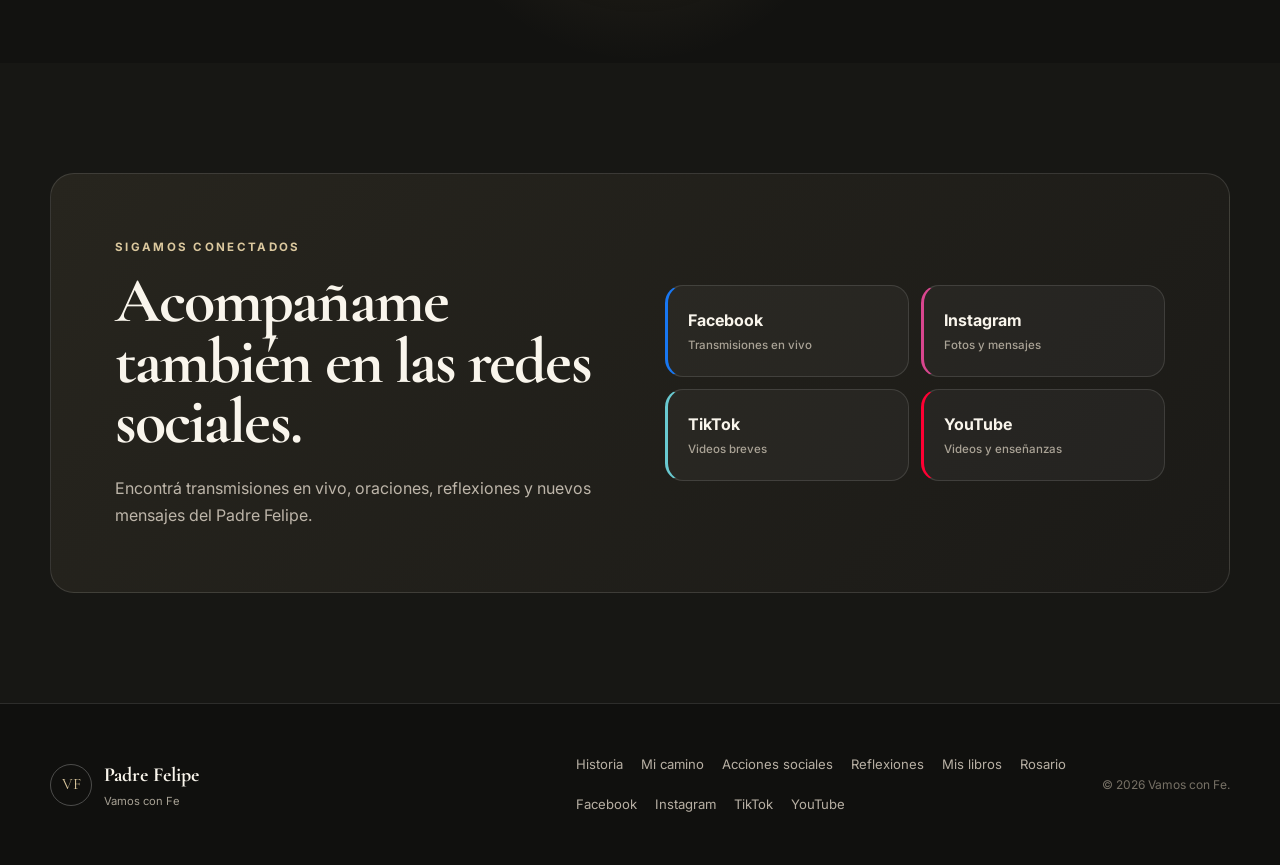
==== commit 05cccd69: "Agregar redes sociales oficiales del Padre Felipe" ====
--- a/index.html
+++ b/index.html
@@ -57,7 +57,12 @@
         "name":"Luis Felipe Izquierdo Cundafe",
         "alternateName":"Padre Felipe",
         "url":"https://vamosconfe.com/",
-        "sameAs":["https://www.facebook.com/misionsansebastianpuertomontt"],
+        "sameAs":[
+          "https://www.facebook.com/misionsansebastianpuertomontt",
+          "https://www.instagram.com/luisfelipe.yzquierdo/",
+          "https://www.tiktok.com/@pbroluisfelipeizq",
+          "https://www.youtube.com/@pbro.luisfelipeizquierdo1413"
+        ],
         "description":"Sacerdote veterocatólico, autor y comunicador espiritual."
       },
       {
@@ -335,15 +340,18 @@
   </div>
 </section>
 
-<section class="section cta-section">
+<section class="section cta-section" id="redes">
   <div class="container cta-card reveal">
     <div>
-      <p class="eyebrow">Gracias por caminar conmigo</p>
-      <h2>Este espacio nace para compartir mi historia, mi fe y el camino que Dios me ha permitido recorrer junto a ustedes.</h2>
-    </div>
-    <div class="cta-actions">
-      <a class="btn btn-live" href="https://www.facebook.com/misionsansebastianpuertomontt" target="_blank" rel="noopener noreferrer">● Seguir en Facebook</a>
-      <a class="btn btn-secondary" href="#libros">Conocer mis libros</a>
+      <p class="eyebrow">Sigamos conectados</p>
+      <h2>Acompañame también en las redes sociales.</h2>
+      <p class="social-copy">Encontrá transmisiones en vivo, oraciones, reflexiones y nuevos mensajes del Padre Felipe.</p>
+    </div>
+    <div class="social-actions" aria-label="Redes sociales oficiales del Padre Felipe">
+      <a class="social-link social-facebook" href="https://www.facebook.com/misionsansebastianpuertomontt" target="_blank" rel="noopener noreferrer" aria-label="Seguir al Padre Felipe en Facebook">Facebook <span>Transmisiones en vivo</span></a>
+      <a class="social-link social-instagram" href="https://www.instagram.com/luisfelipe.yzquierdo/" target="_blank" rel="noopener noreferrer" aria-label="Seguir al Padre Felipe en Instagram">Instagram <span>Fotos y mensajes</span></a>
+      <a class="social-link social-tiktok" href="https://www.tiktok.com/@pbroluisfelipeizq" target="_blank" rel="noopener noreferrer" aria-label="Seguir al Padre Felipe en TikTok">TikTok <span>Videos breves</span></a>
+      <a class="social-link social-youtube" href="https://www.youtube.com/@pbro.luisfelipeizquierdo1413" target="_blank" rel="noopener noreferrer" aria-label="Suscribirse al canal del Padre Felipe en YouTube">YouTube <span>Videos y enseñanzas</span></a>
     </div>
   </div>
 </section>
@@ -363,6 +371,9 @@
       <a href="#libros">Mis libros</a>
       <a href="rosario.html">Rosario</a>
       <a href="https://www.facebook.com/misionsansebastianpuertomontt" target="_blank" rel="noopener noreferrer">Facebook</a>
+      <a href="https://www.instagram.com/luisfelipe.yzquierdo/" target="_blank" rel="noopener noreferrer">Instagram</a>
+      <a href="https://www.tiktok.com/@pbroluisfelipeizq" target="_blank" rel="noopener noreferrer">TikTok</a>
+      <a href="https://www.youtube.com/@pbro.luisfelipeizquierdo1413" target="_blank" rel="noopener noreferrer">YouTube</a>
     </div>
     <p class="copyright">© <span id="year"></span> Vamos con Fe.</p>
   </div>
--- a/css/style.css
+++ b/css/style.css
@@ -18,10 +18,10 @@
 .books-section{background:#181713}.section-head{max-width:740px;margin-bottom:60px}.section-head>p:last-child{color:#aaa396}.books-grid{display:grid;grid-template-columns:1fr 1fr;gap:28px}.book-card{border:1px solid var(--line);border-radius:var(--radius);overflow:hidden;background:#201f1a;box-shadow:var(--shadow)}.book-cover-wrap{aspect-ratio:4/3;overflow:hidden;background:#07111f;padding:18px}.book-cover-wrap img{width:100%;height:100%;object-fit:contain;transition:.5s}.book-card:hover img{transform:scale(1.025)}.book-info{padding:34px}.book-label{color:var(--gold2);text-transform:uppercase;letter-spacing:.17em;font-size:.7rem;font-weight:700}.book-info h3{font-size:2.35rem;line-height:1;margin:4px 0}.book-subtitle{color:#d0c6b3;font-style:italic}.book-info>p:last-of-type{color:#aaa396}
 .reflections{background:var(--paper);color:var(--ink)}.reflection-grid{display:grid;grid-template-columns:repeat(3,1fr);gap:18px}.reflection-card{min-height:220px;padding:28px;border:1px solid var(--lined);border-radius:18px}.reflection-card h3{font-size:2rem;margin:30px 0 5px}.reflection-card p{color:#655f55}
 .statement{padding:150px 0;text-align:center;background:radial-gradient(circle at center,rgba(200,168,107,.13),transparent 32%),#121210}.statement p{font-family:"Cormorant Garamond",serif;font-size:clamp(3.8rem,8vw,8rem);line-height:.9;margin:0}.statement span{display:block;margin-top:25px;color:var(--gold2);letter-spacing:.16em;text-transform:uppercase;font-size:.72rem}
-.cta-card{padding:64px;border-radius:var(--radius);background:linear-gradient(135deg,#27251e,#1b1a17);border:1px solid var(--line);display:grid;grid-template-columns:1.4fr .6fr;gap:50px;align-items:end}.cta-actions{justify-content:flex-end}
+.cta-card{padding:64px;border-radius:var(--radius);background:linear-gradient(135deg,#27251e,#1b1a17);border:1px solid var(--line);display:grid;grid-template-columns:1fr 1fr;gap:50px;align-items:center}.cta-actions{justify-content:flex-end}.social-copy{max-width:600px;color:#bdb5a9;margin:22px 0 0}.social-actions{display:grid;grid-template-columns:1fr 1fr;gap:12px}.social-link{min-height:92px;padding:18px 20px;border:1px solid var(--line);border-radius:18px;background:rgba(255,255,255,.04);display:flex;flex-direction:column;justify-content:center;font-weight:700;transition:.25s}.social-link span{color:#aaa396;font-size:.72rem;font-weight:500;margin-top:2px}.social-link:hover{transform:translateY(-2px);border-color:rgba(219,200,158,.5);background:rgba(255,255,255,.07)}.social-facebook{border-left:3px solid #1877f2}.social-instagram{border-left:3px solid #d9468f}.social-tiktok{border-left:3px solid #69c9d0}.social-youtube{border-left:3px solid #ff0033}
 .footer{padding:50px 0;border-top:1px solid var(--line);background:#10100e}.footer-grid{display:grid;grid-template-columns:1fr 1fr auto;gap:35px;align-items:center}.footer-links{display:flex;gap:18px;flex-wrap:wrap;color:#b8b0a4;font-size:.82rem}.copyright{color:#777166;font-size:.75rem}
 .rosary-feature{background:#11110f}.rosary-feature-grid{display:grid;grid-template-columns:.85fr 1.15fr;gap:72px;align-items:center}.rosary-feature-image{border-radius:var(--radius);overflow:hidden;border:1px solid var(--line);box-shadow:var(--shadow)}.rosary-feature-image img{width:100%;aspect-ratio:2/3;object-fit:cover}.rosary-feature-copy h2{max-width:760px}.rosary-feature-copy>p:not(.eyebrow){color:#bdb5a9;max-width:680px}.rosary-feature-kicker{font-family:"Cormorant Garamond",serif;font-size:1.8rem!important;color:var(--gold2)!important;margin:18px 0 8px}
 .reveal{opacity:0;transform:translateY(24px);transition:.8s}.reveal.visible{opacity:1;transform:none}
 @media(max-width:920px){.menu-toggle{display:block}.nav{position:absolute;top:84px;left:20px;right:20px;display:none;flex-direction:column;align-items:stretch;background:#1c1b17;border:1px solid var(--line);border-radius:18px;padding:18px}.nav.open{display:flex}.hero-grid,.split,.quote-layout,.community-grid,.solidarity-intro,.cta-card,.rosary-feature-grid{grid-template-columns:1fr;gap:50px}.hero-image-wrap{order:-1}.hero-image-card{min-height:520px;max-width:560px;margin:auto;border-radius:120px 120px 24px 24px}.hero-image-card img{height:520px}.timeline,.reflection-grid{grid-template-columns:1fr 1fr}.books-grid{grid-template-columns:1fr}.solidarity-gallery{grid-template-columns:1fr 1fr}.solidarity-gallery .gallery-wide{grid-column:span 1}.footer-grid{grid-template-columns:1fr}.cta-actions{justify-content:flex-start}}
-@media(max-width:620px){.container{width:min(100% - 28px,1180px)}.site-header .brand small{display:none}h1{font-size:4.25rem}.hero{padding-top:120px}.hero-image-card{min-height:410px;border-radius:88px 88px 18px 18px}.hero-image-card img{height:410px}.hero-actions .btn,.cta-actions .btn{width:100%}.section{padding:78px 0}.timeline,.reflection-grid{grid-template-columns:1fr}.books-grid{gap:16px}.book-card{display:grid;grid-template-columns:120px minmax(0,1fr);min-height:245px;border-radius:18px}.book-cover-wrap,.book-cover-wrap.book-cover-contain{height:100%;min-height:245px;aspect-ratio:auto;padding:10px;border-right:1px solid var(--line)}.book-cover-wrap img{object-fit:contain}.book-info{min-width:0;padding:20px 16px;display:flex;flex-direction:column;align-items:flex-start}.book-label{font-size:.58rem;letter-spacing:.13em;line-height:1.35}.book-info h3{font-size:1.62rem;line-height:.98;margin:8px 0 6px;overflow-wrap:anywhere}.book-subtitle{font-size:.82rem;line-height:1.35;margin:0 0 9px}.book-info>p:last-of-type{font-size:.78rem;line-height:1.45;margin:0 0 14px;display:-webkit-box;-webkit-line-clamp:3;-webkit-box-orient:vertical;overflow:hidden}.book-info .btn{width:100%;min-height:42px;margin-top:auto;padding:0 10px;font-size:.72rem;white-space:normal;text-align:center}.solidarity-stats{display:flex;overflow-x:auto;scroll-snap-type:x mandatory;margin:44px -14px 26px;padding:0 14px 8px;scrollbar-width:none}.solidarity-stats::-webkit-scrollbar{display:none}.solidarity-stats article{flex:0 0 82%;min-height:165px;scroll-snap-align:center}.solidarity-gallery{display:flex;overflow-x:auto;scroll-snap-type:x mandatory;margin:0 -14px;padding:0 14px 10px;gap:12px;scrollbar-width:none}.solidarity-gallery::-webkit-scrollbar{display:none}.solidarity-gallery figure{flex:0 0 86%;height:340px;scroll-snap-align:center}.cta-card{padding:34px 24px}.rosary-feature-grid{gap:32px}.rosary-feature-image{width:100%;max-width:520px;margin:0 auto}.rosary-feature-image img{height:auto;aspect-ratio:auto;object-fit:contain}}
+@media(max-width:620px){.container{width:min(100% - 28px,1180px)}.site-header .brand small{display:none}h1{font-size:4.25rem}.hero{padding-top:120px}.hero-image-card{min-height:410px;border-radius:88px 88px 18px 18px}.hero-image-card img{height:410px}.hero-actions .btn,.cta-actions .btn{width:100%}.section{padding:78px 0}.timeline,.reflection-grid{grid-template-columns:1fr}.books-grid{gap:16px}.book-card{display:grid;grid-template-columns:120px minmax(0,1fr);min-height:245px;border-radius:18px}.book-cover-wrap,.book-cover-wrap.book-cover-contain{height:100%;min-height:245px;aspect-ratio:auto;padding:10px;border-right:1px solid var(--line)}.book-cover-wrap img{object-fit:contain}.book-info{min-width:0;padding:20px 16px;display:flex;flex-direction:column;align-items:flex-start}.book-label{font-size:.58rem;letter-spacing:.13em;line-height:1.35}.book-info h3{font-size:1.62rem;line-height:.98;margin:8px 0 6px;overflow-wrap:anywhere}.book-subtitle{font-size:.82rem;line-height:1.35;margin:0 0 9px}.book-info>p:last-of-type{font-size:.78rem;line-height:1.45;margin:0 0 14px;display:-webkit-box;-webkit-line-clamp:3;-webkit-box-orient:vertical;overflow:hidden}.book-info .btn{width:100%;min-height:42px;margin-top:auto;padding:0 10px;font-size:.72rem;white-space:normal;text-align:center}.solidarity-stats{display:flex;overflow-x:auto;scroll-snap-type:x mandatory;margin:44px -14px 26px;padding:0 14px 8px;scrollbar-width:none}.solidarity-stats::-webkit-scrollbar{display:none}.solidarity-stats article{flex:0 0 82%;min-height:165px;scroll-snap-align:center}.solidarity-gallery{display:flex;overflow-x:auto;scroll-snap-type:x mandatory;margin:0 -14px;padding:0 14px 10px;gap:12px;scrollbar-width:none}.solidarity-gallery::-webkit-scrollbar{display:none}.solidarity-gallery figure{flex:0 0 86%;height:340px;scroll-snap-align:center}.cta-card{padding:34px 24px}.social-actions{grid-template-columns:1fr}.social-link{min-height:76px}.rosary-feature-grid{gap:32px}.rosary-feature-image{width:100%;max-width:520px;margin:0 auto}.rosary-feature-image img{height:auto;aspect-ratio:auto;object-fit:contain}}
 @media(prefers-reduced-motion:reduce){html{scroll-behavior:auto}.reveal{opacity:1;transform:none}}
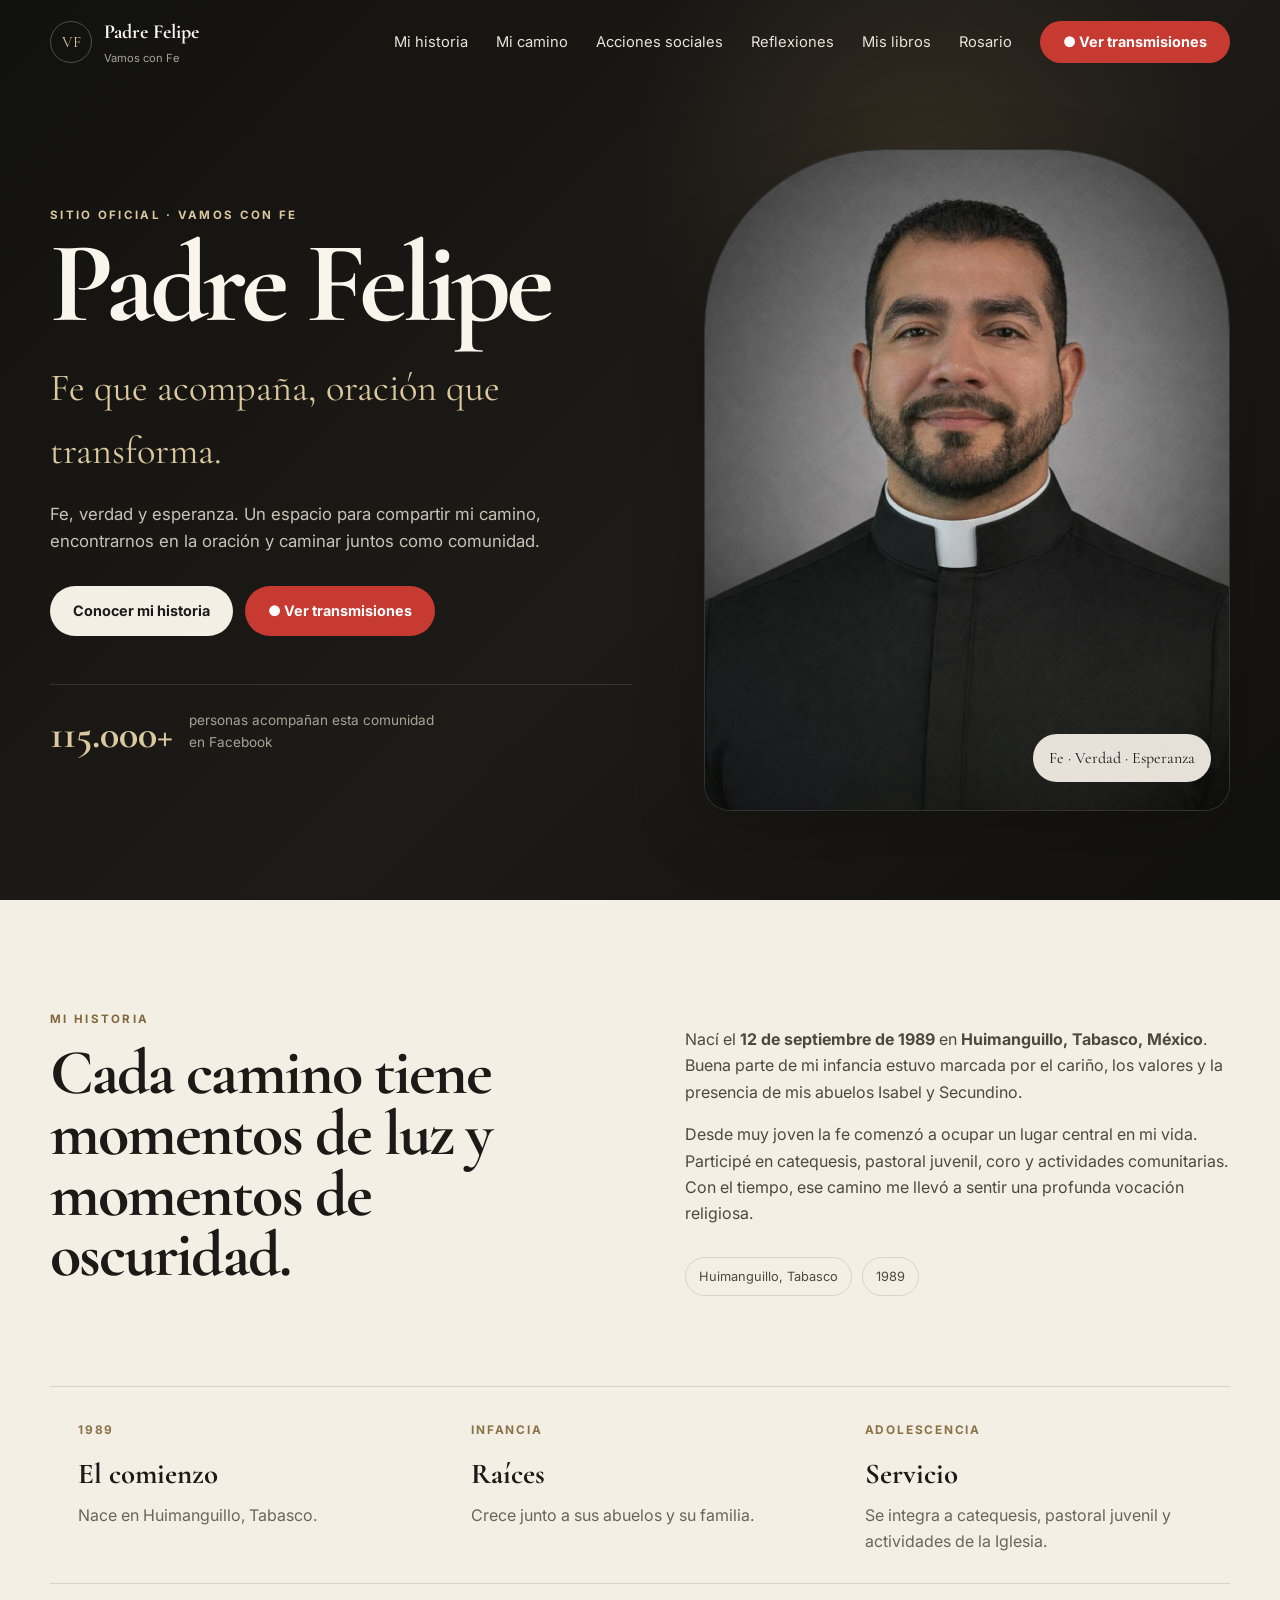
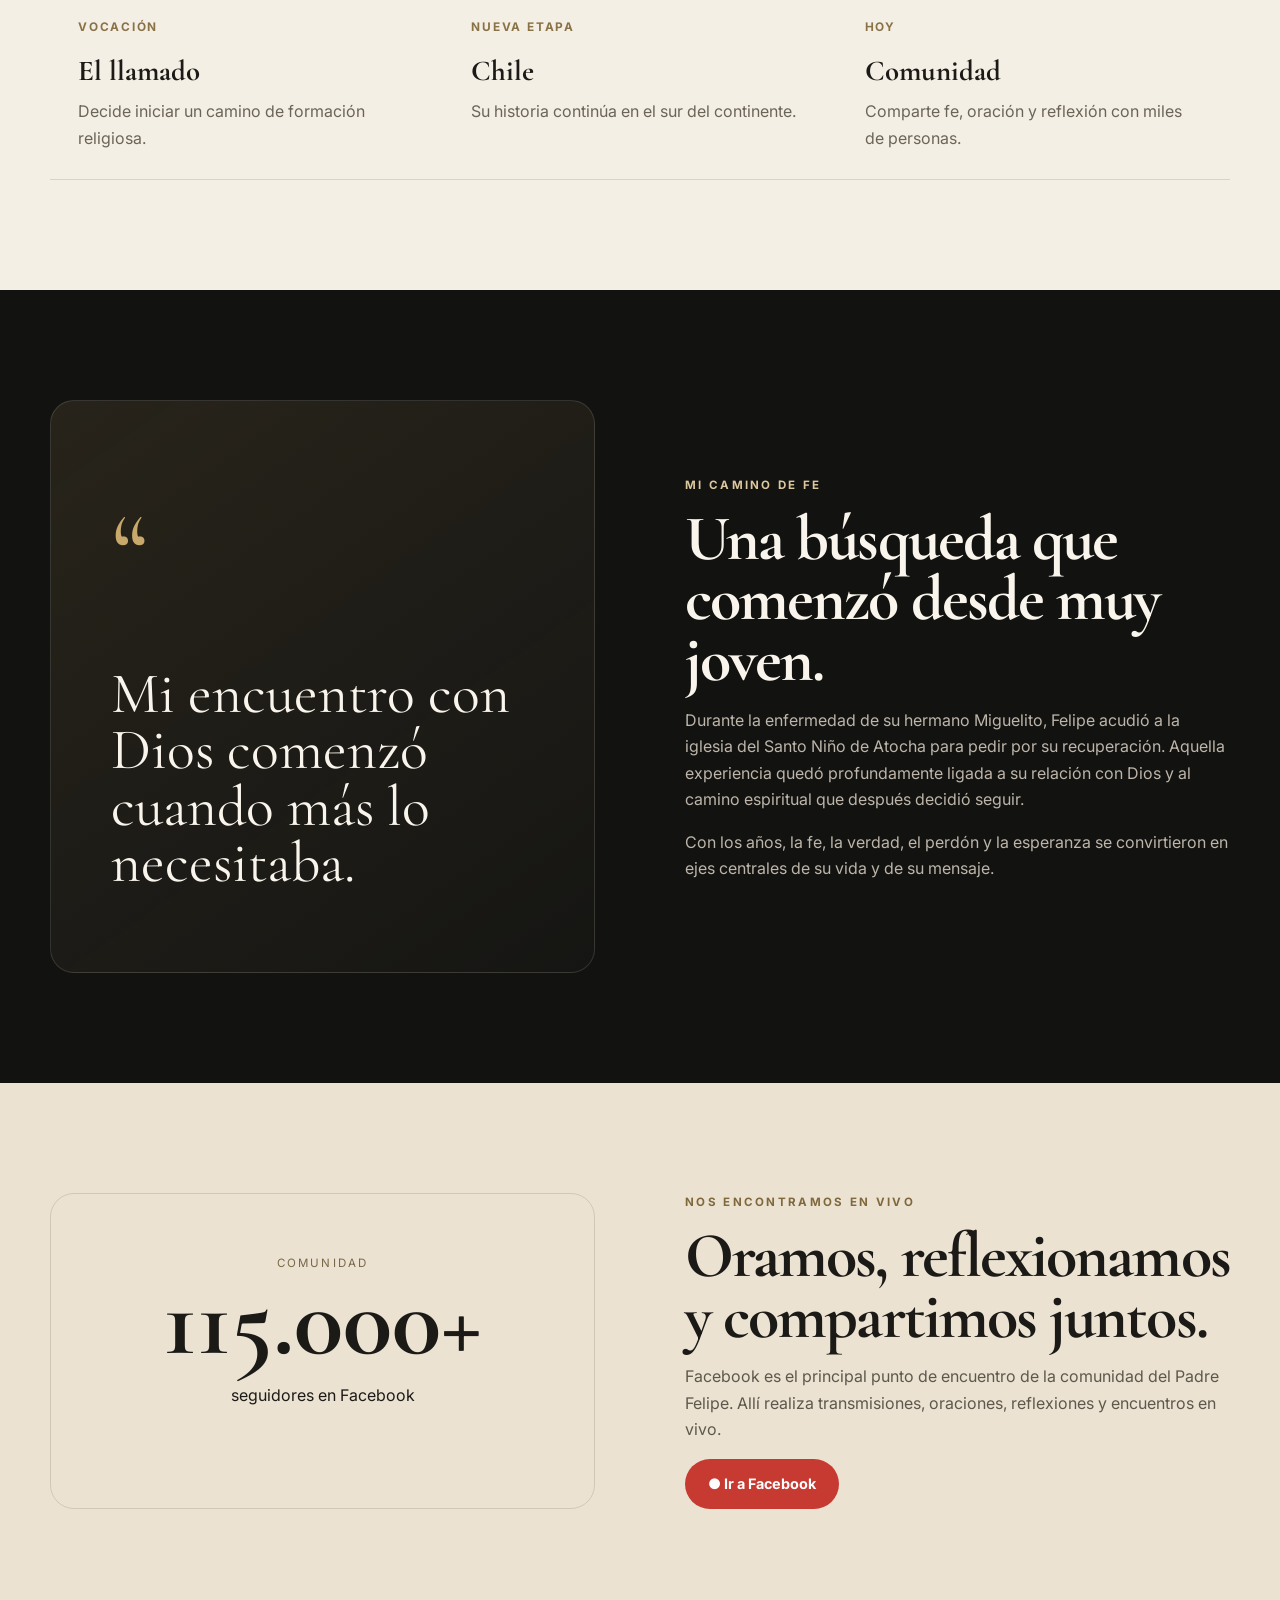
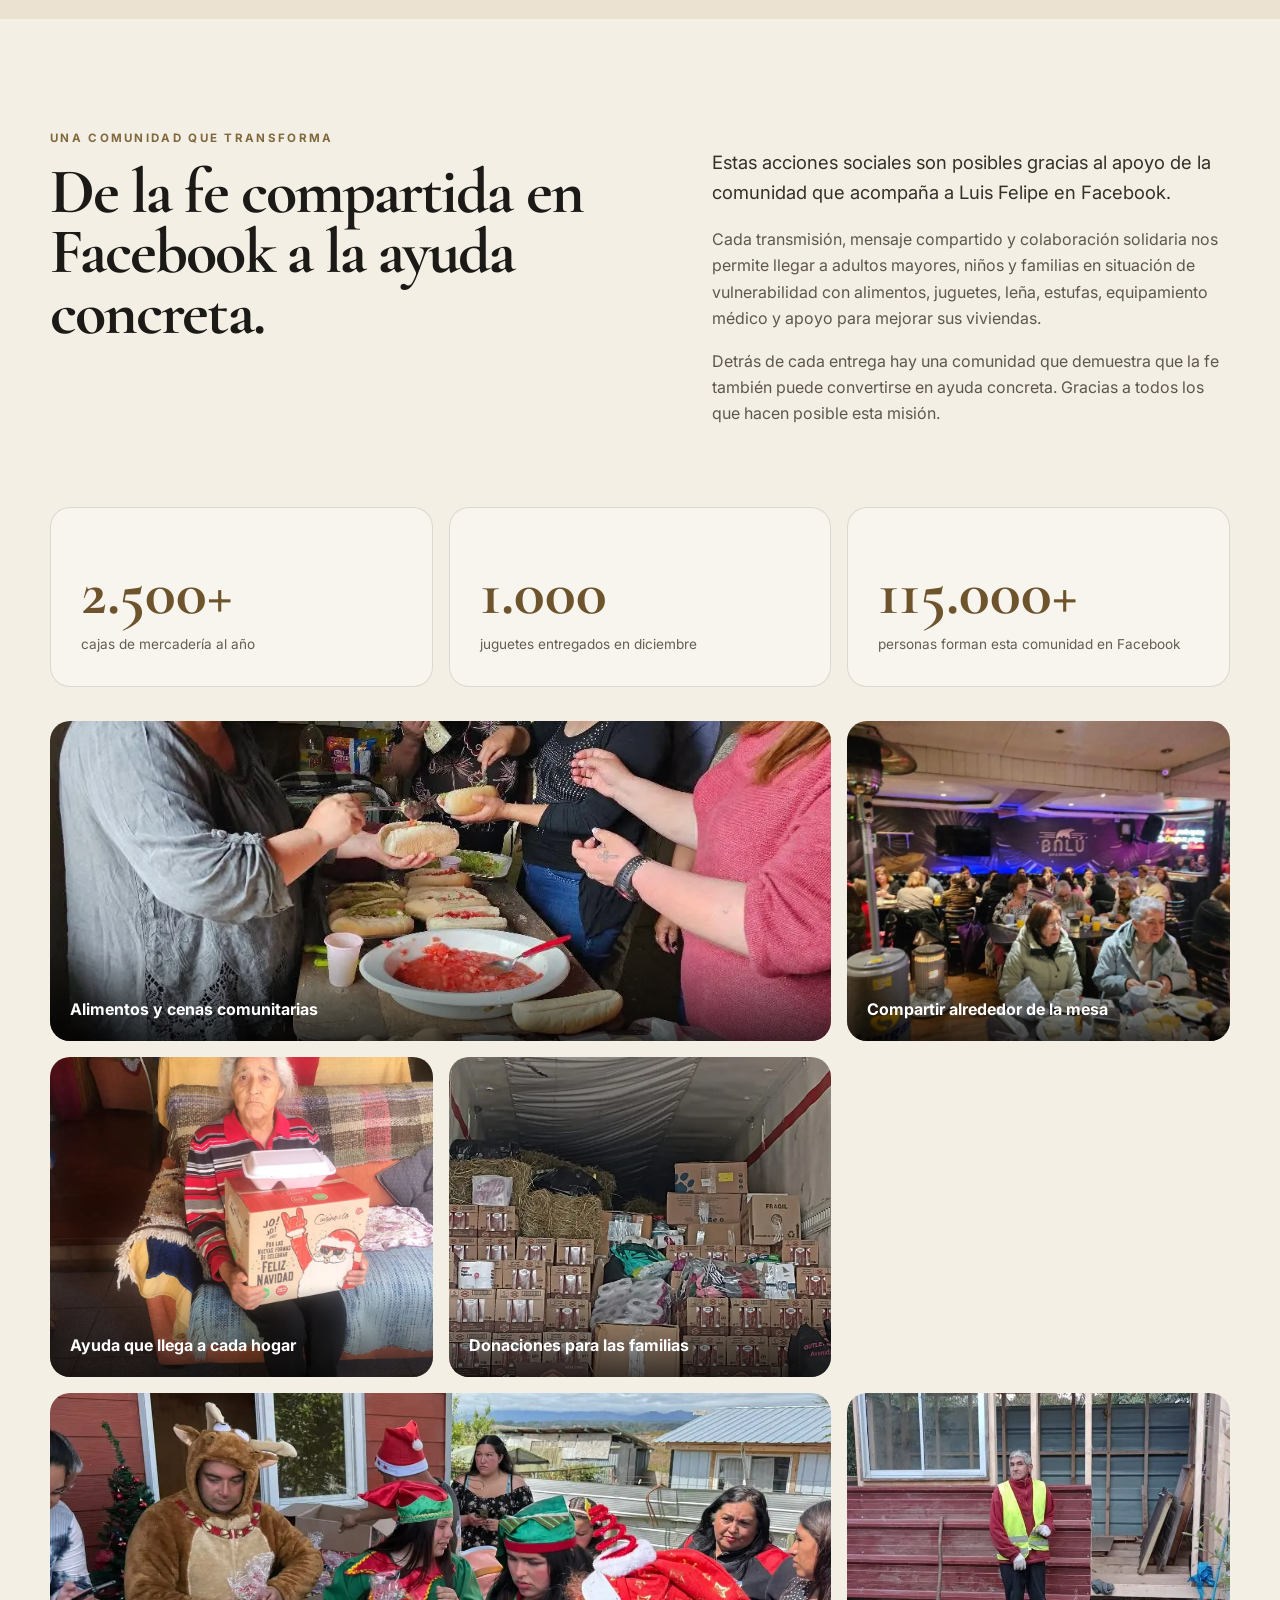
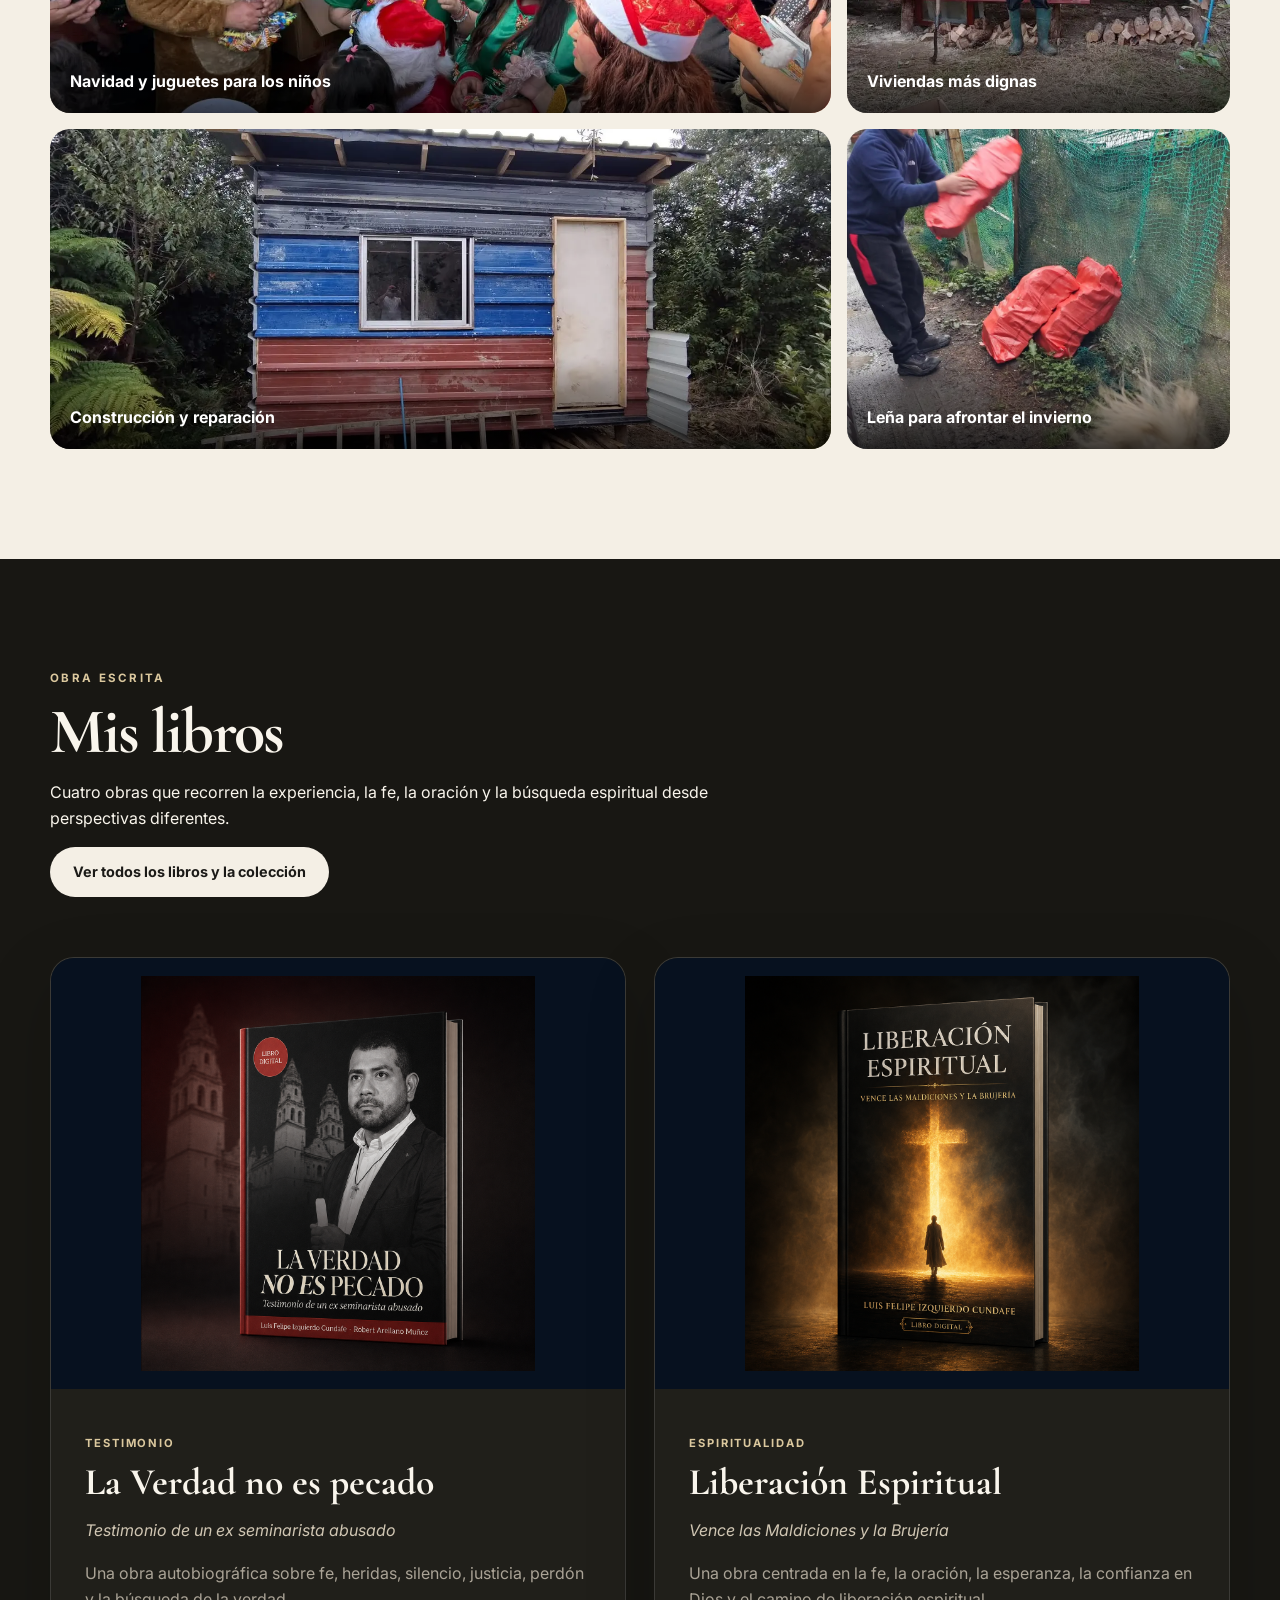
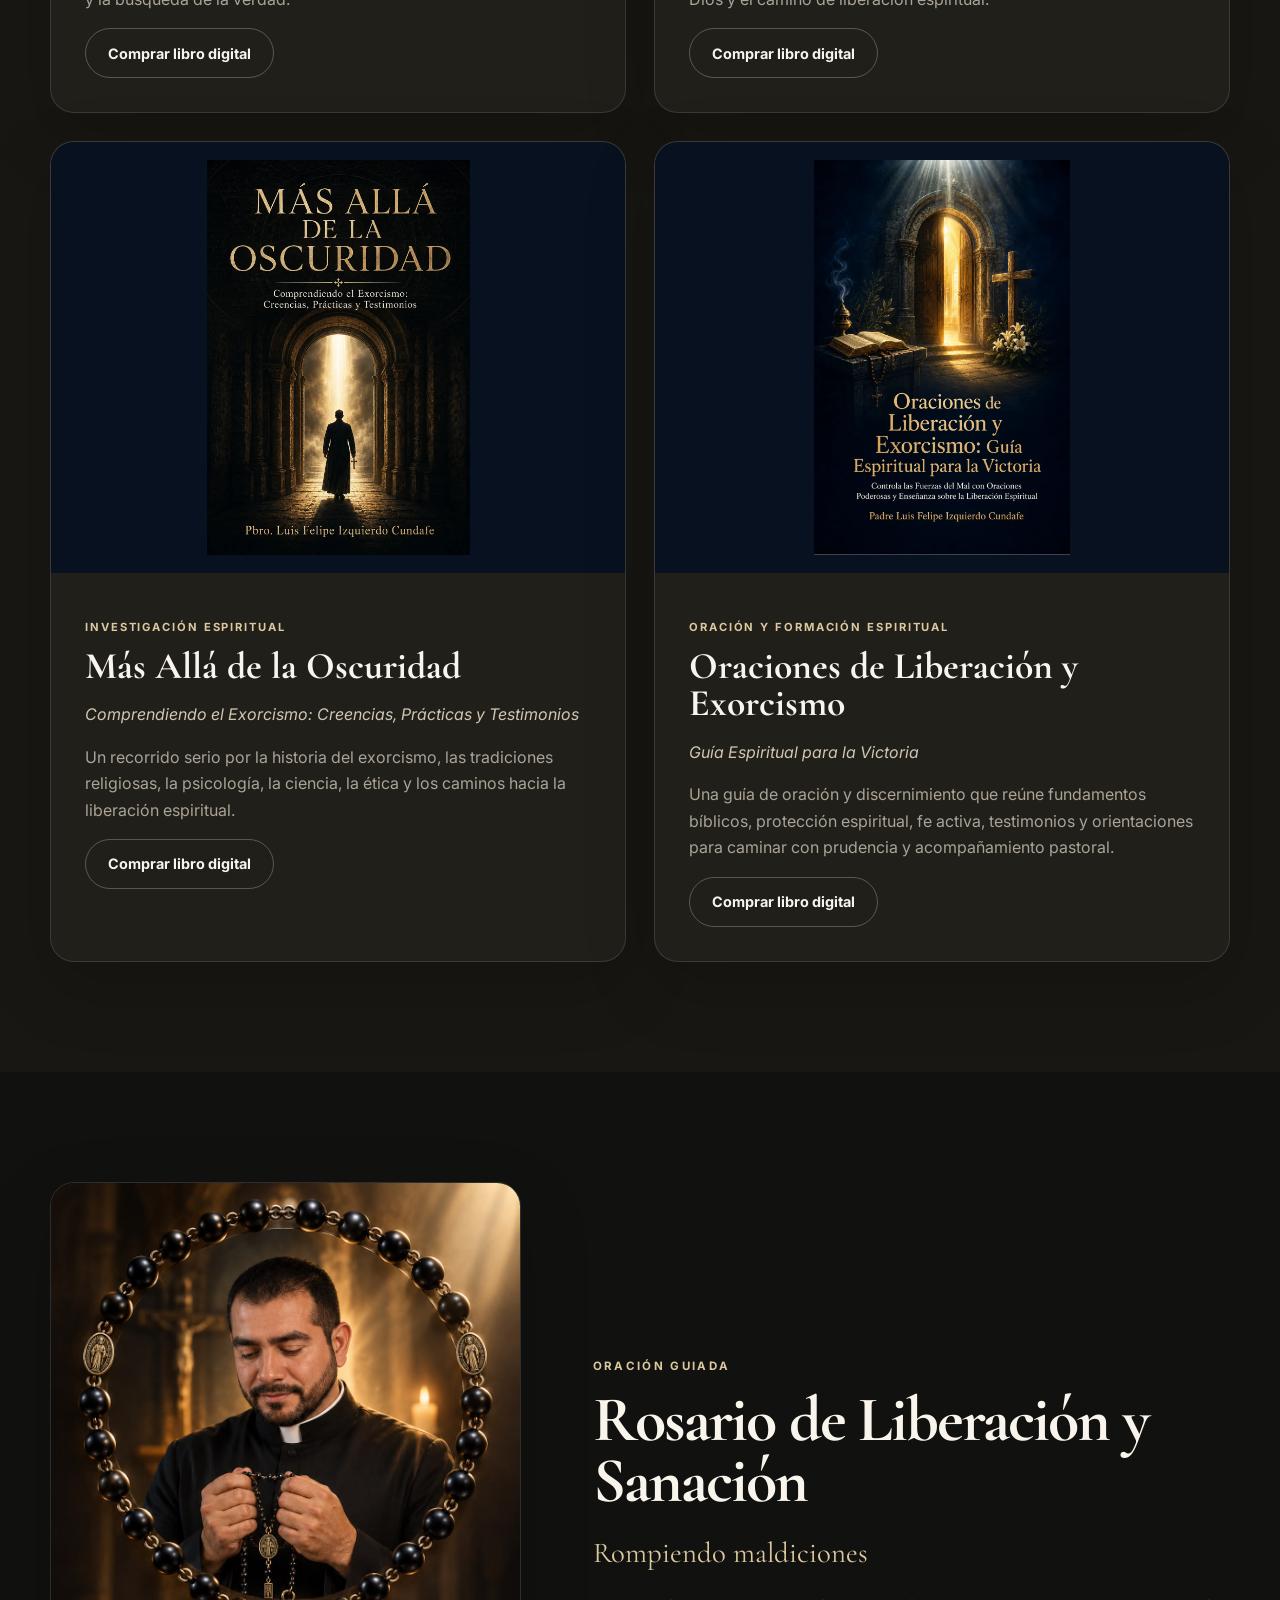
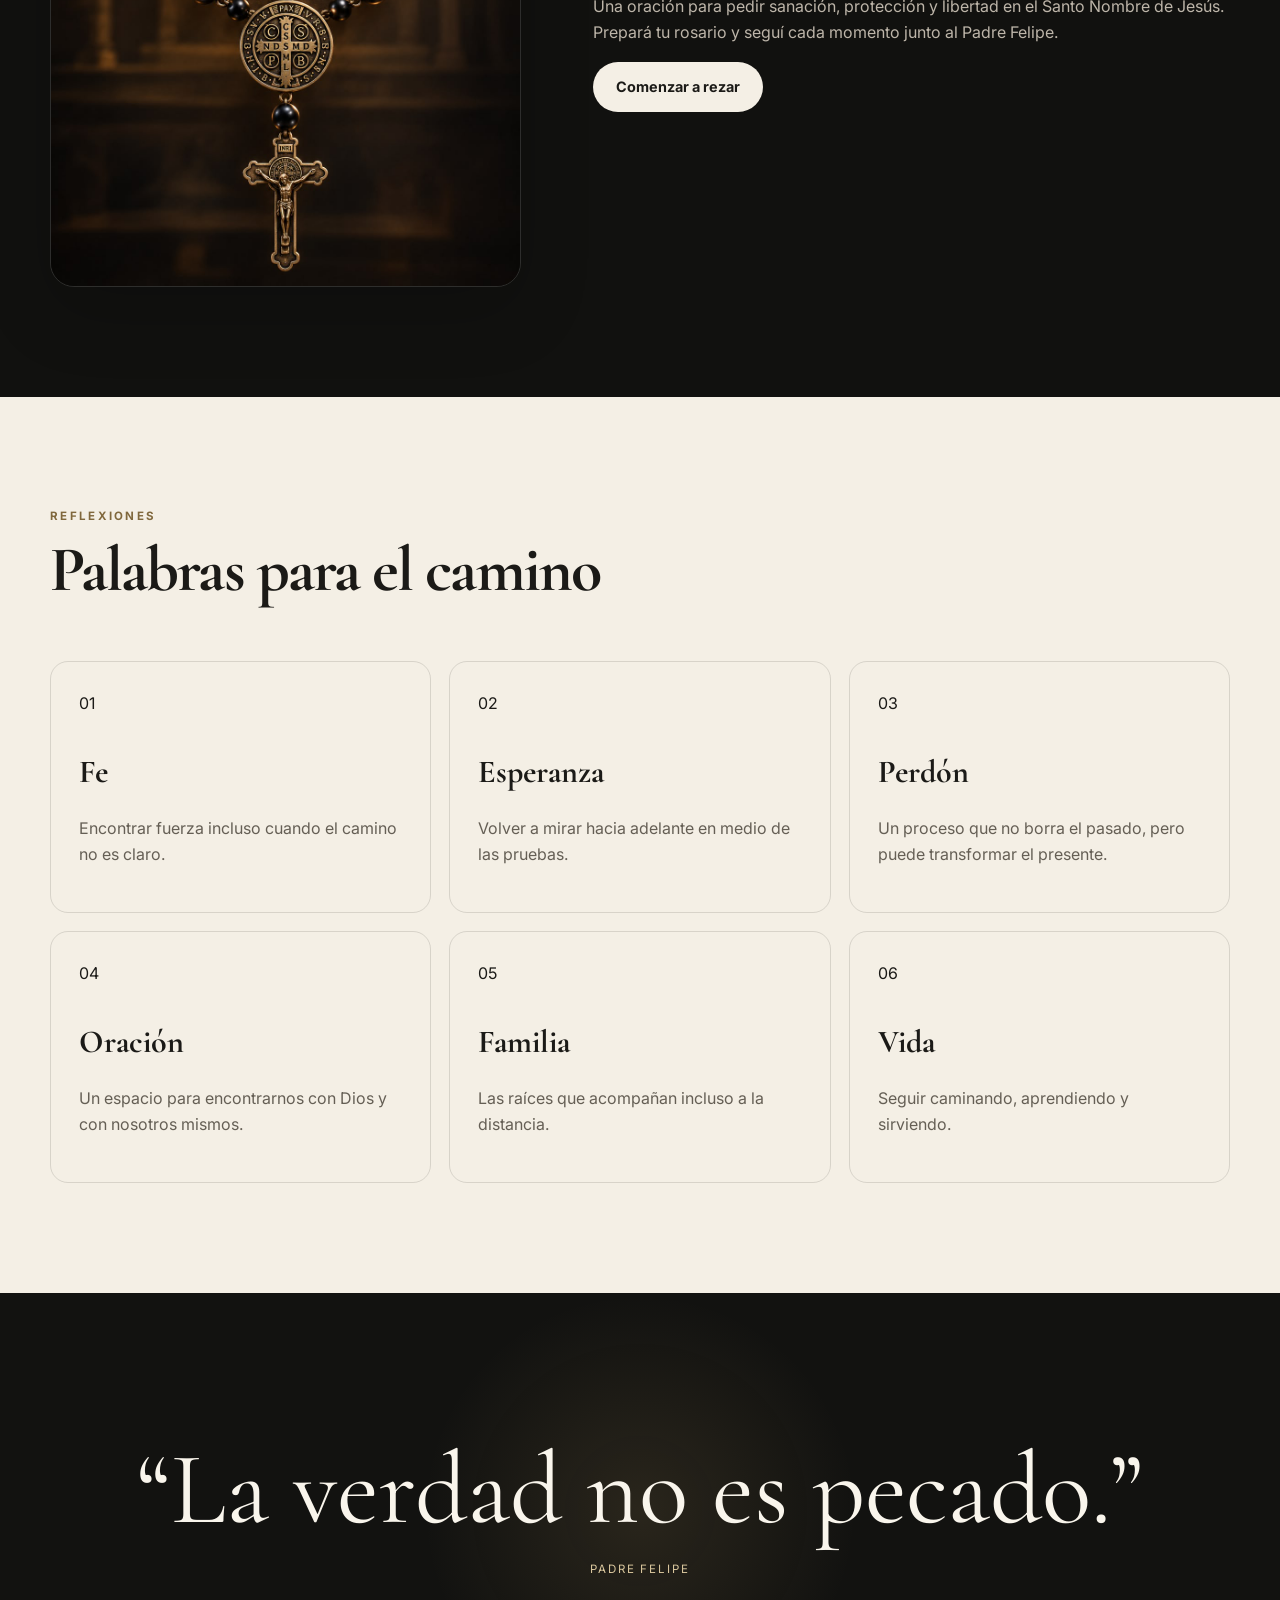
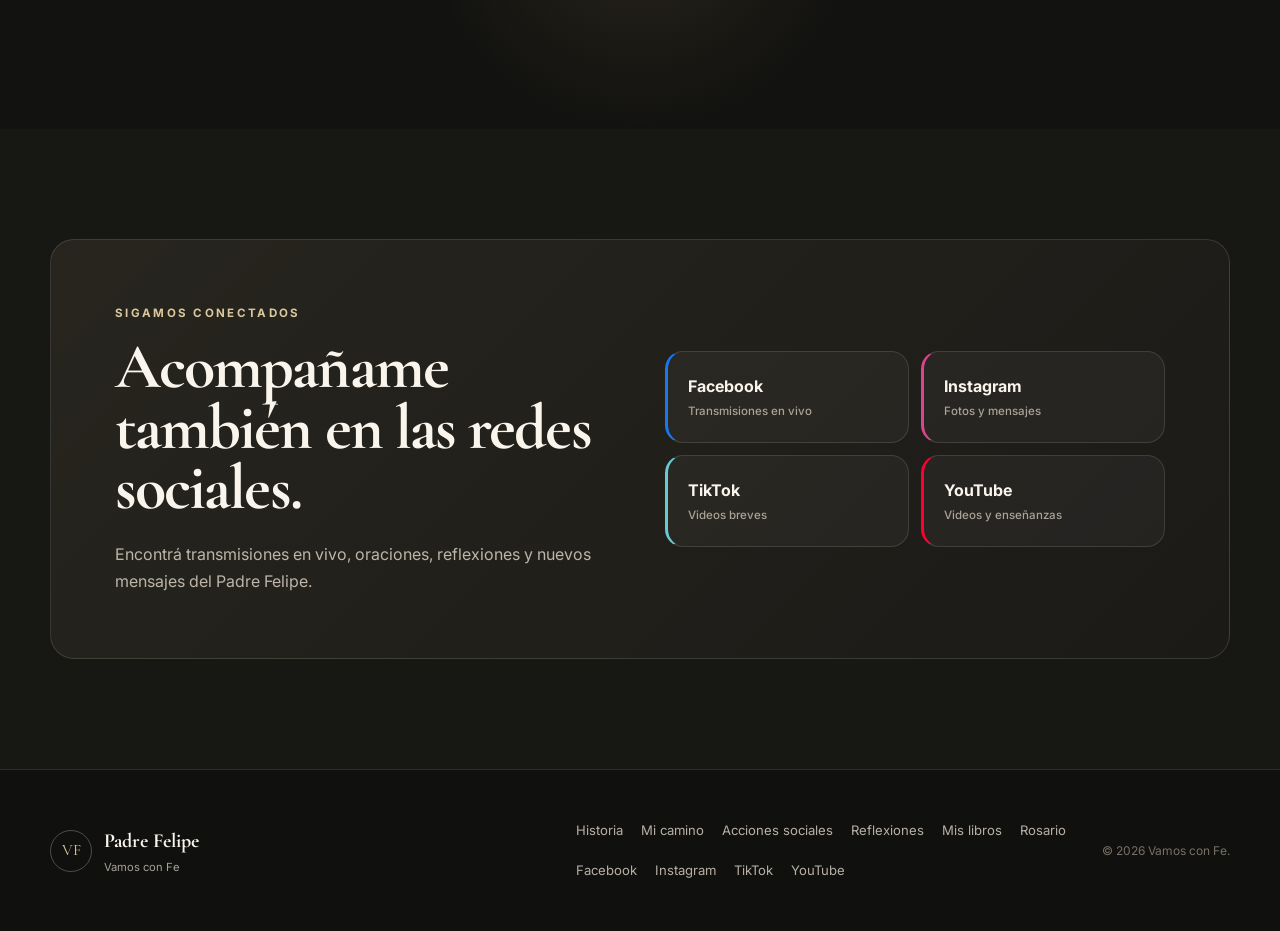
==== commit 2d684a1d: "Agregar página comercial de libros y colección" ====
--- a/index.html
+++ b/index.html
@@ -113,7 +113,7 @@
       <a href="#camino">Mi camino</a>
       <a href="#obra-social">Acciones sociales</a>
       <a href="#reflexiones">Reflexiones</a>
-      <a href="#libros">Mis libros</a>
+      <a href="libros.html">Mis libros</a>
       <a href="rosario.html">Rosario</a>
       <a class="btn btn-live btn-small" href="https://www.facebook.com/misionsansebastianpuertomontt" target="_blank" rel="noopener noreferrer">● Ver transmisiones</a>
     </nav>
@@ -243,6 +243,7 @@
       <p class="eyebrow">Obra escrita</p>
       <h2>Mis libros</h2>
       <p>Cuatro obras que recorren la experiencia, la fe, la oración y la búsqueda espiritual desde perspectivas diferentes.</p>
+      <a class="btn btn-primary" href="libros.html">Ver todos los libros y la colección</a>
     </div>
 
     <div class="books-grid">
@@ -368,7 +369,7 @@
       <a href="#camino">Mi camino</a>
       <a href="#obra-social">Acciones sociales</a>
       <a href="#reflexiones">Reflexiones</a>
-      <a href="#libros">Mis libros</a>
+      <a href="libros.html">Mis libros</a>
       <a href="rosario.html">Rosario</a>
       <a href="https://www.facebook.com/misionsansebastianpuertomontt" target="_blank" rel="noopener noreferrer">Facebook</a>
       <a href="https://www.instagram.com/luisfelipe.yzquierdo/" target="_blank" rel="noopener noreferrer">Instagram</a>
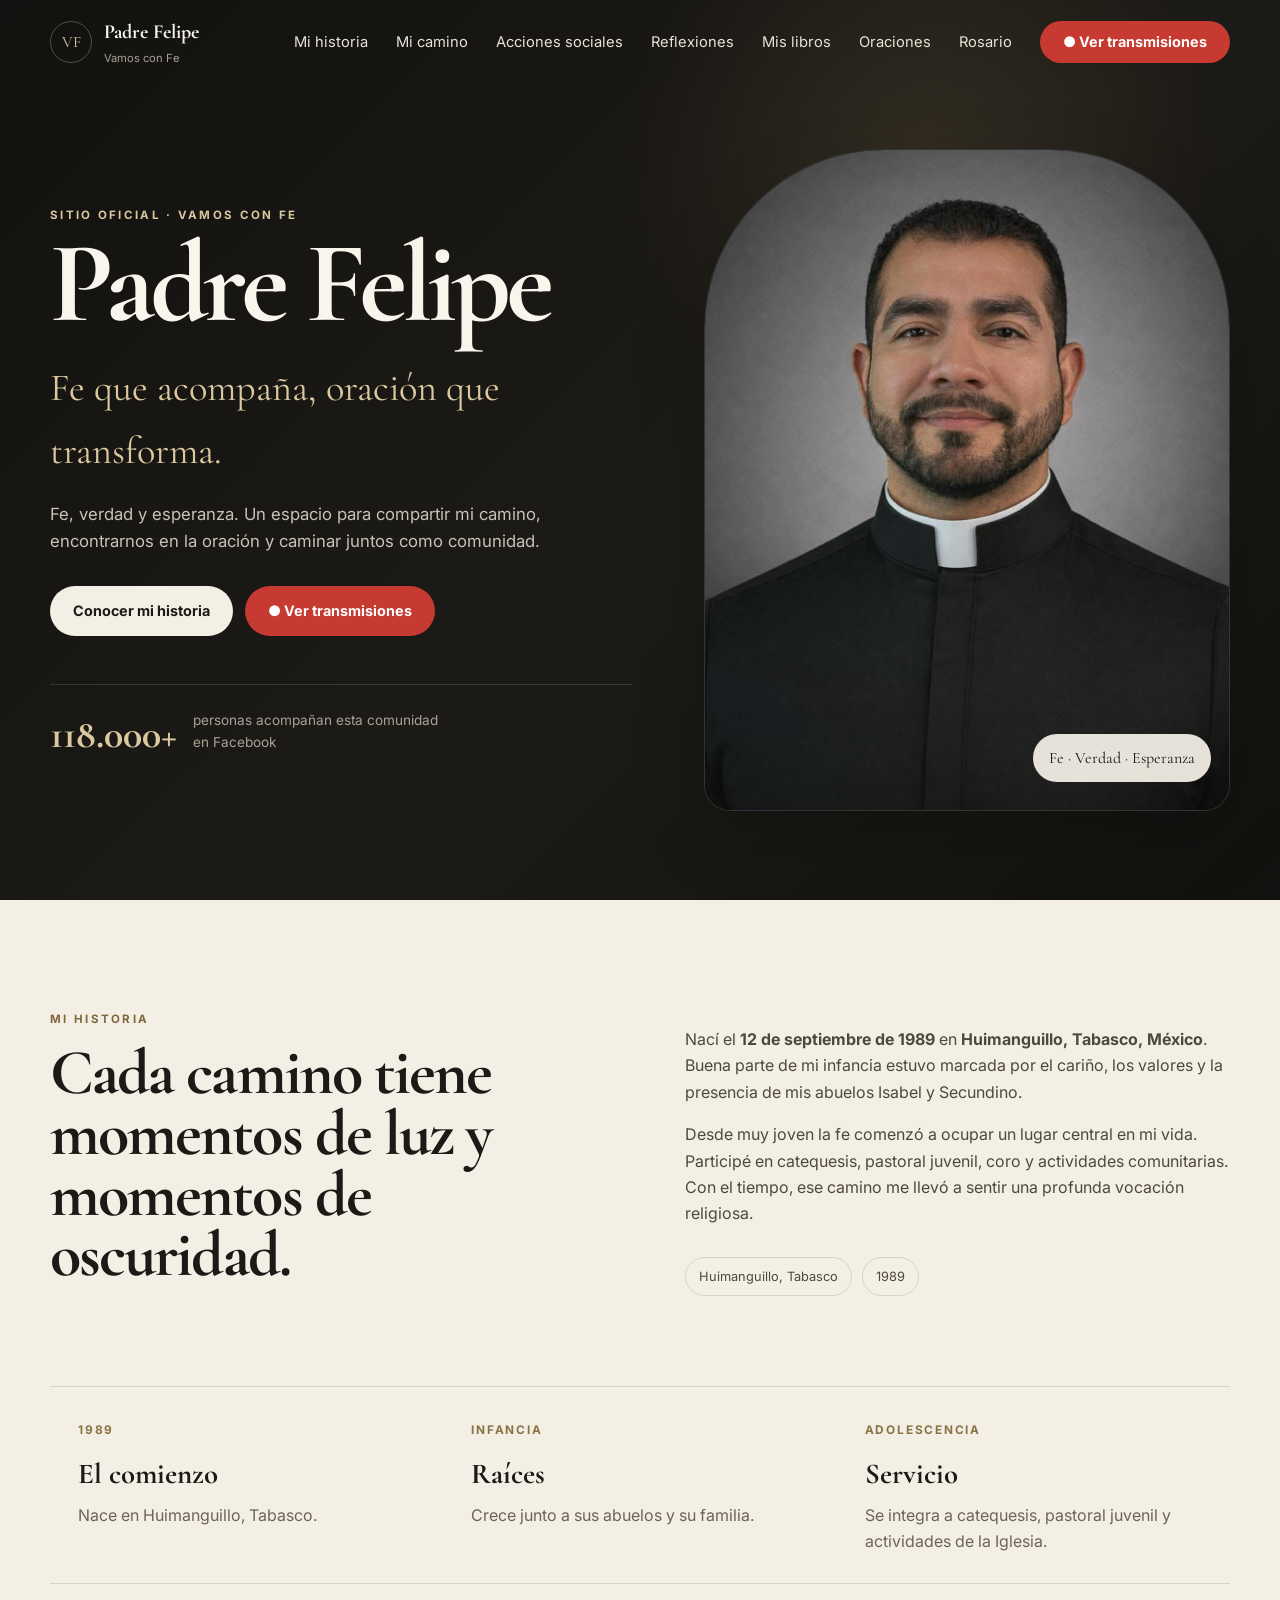
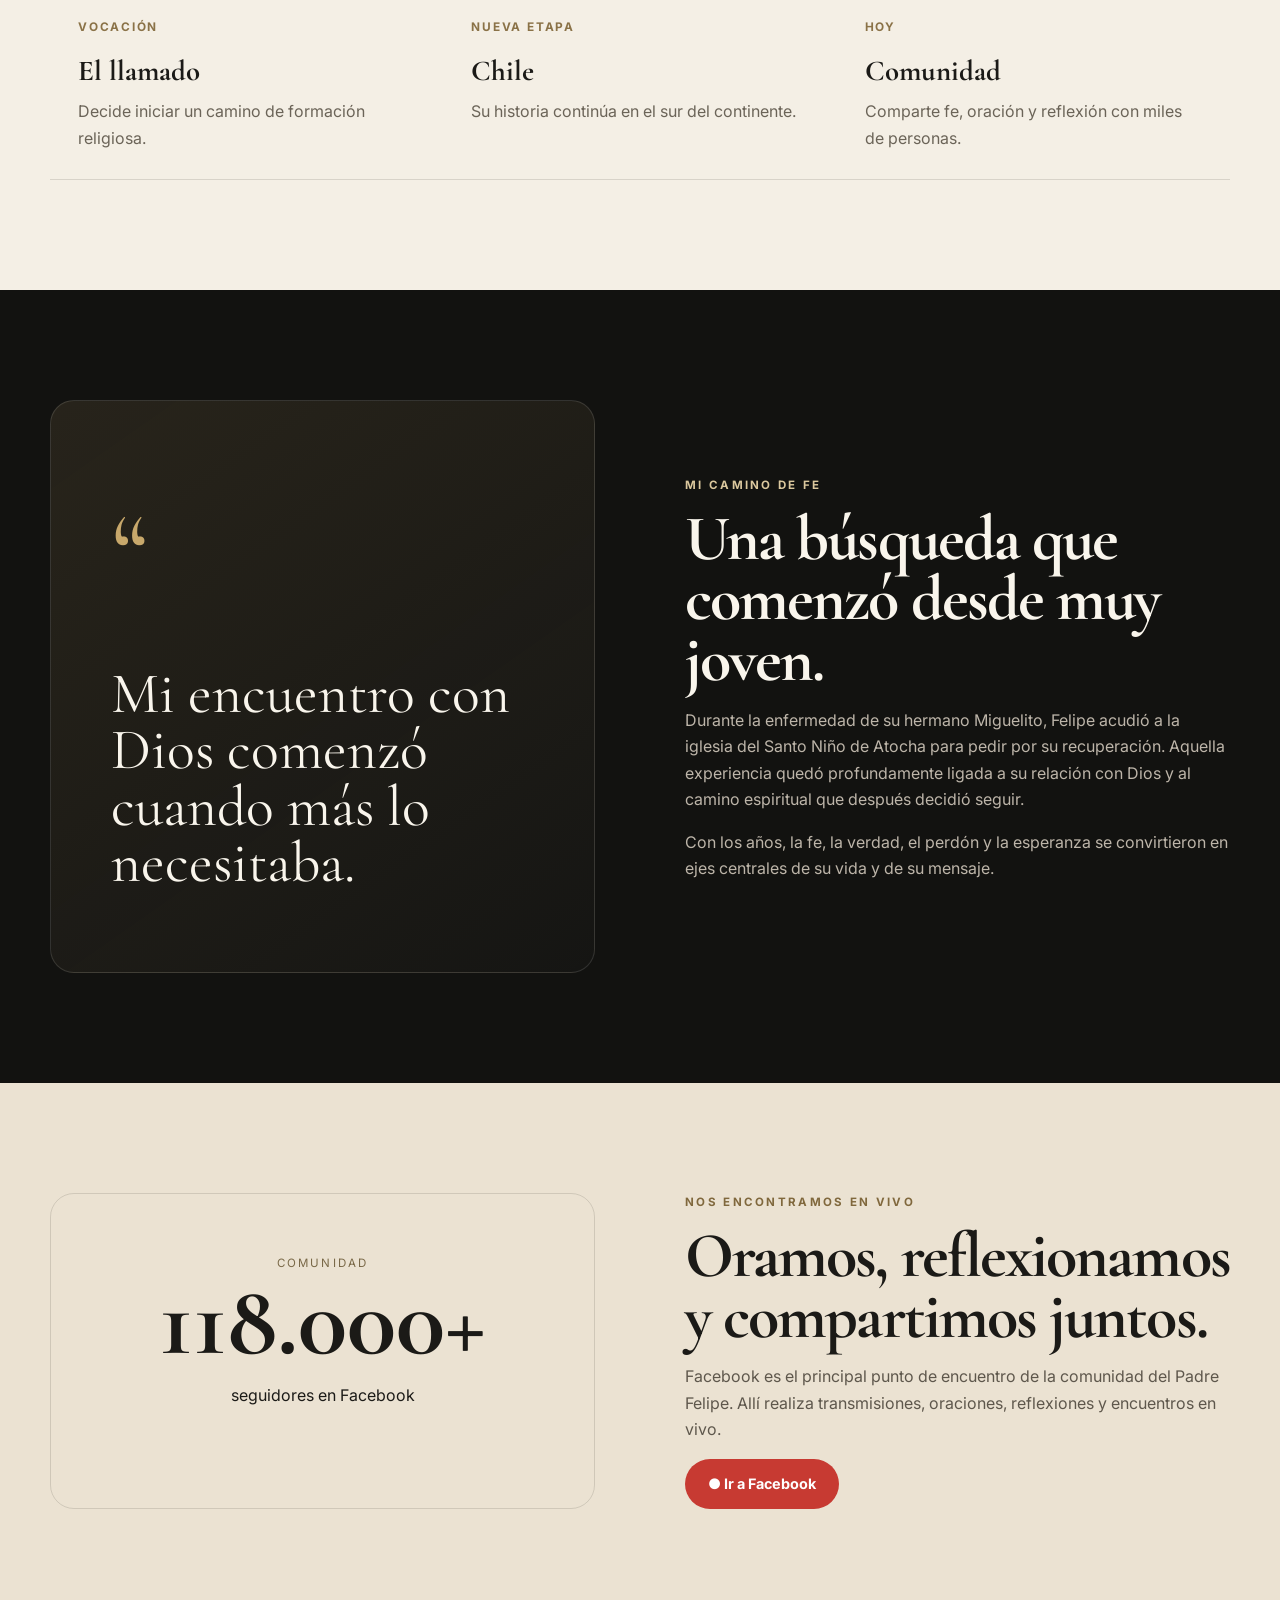
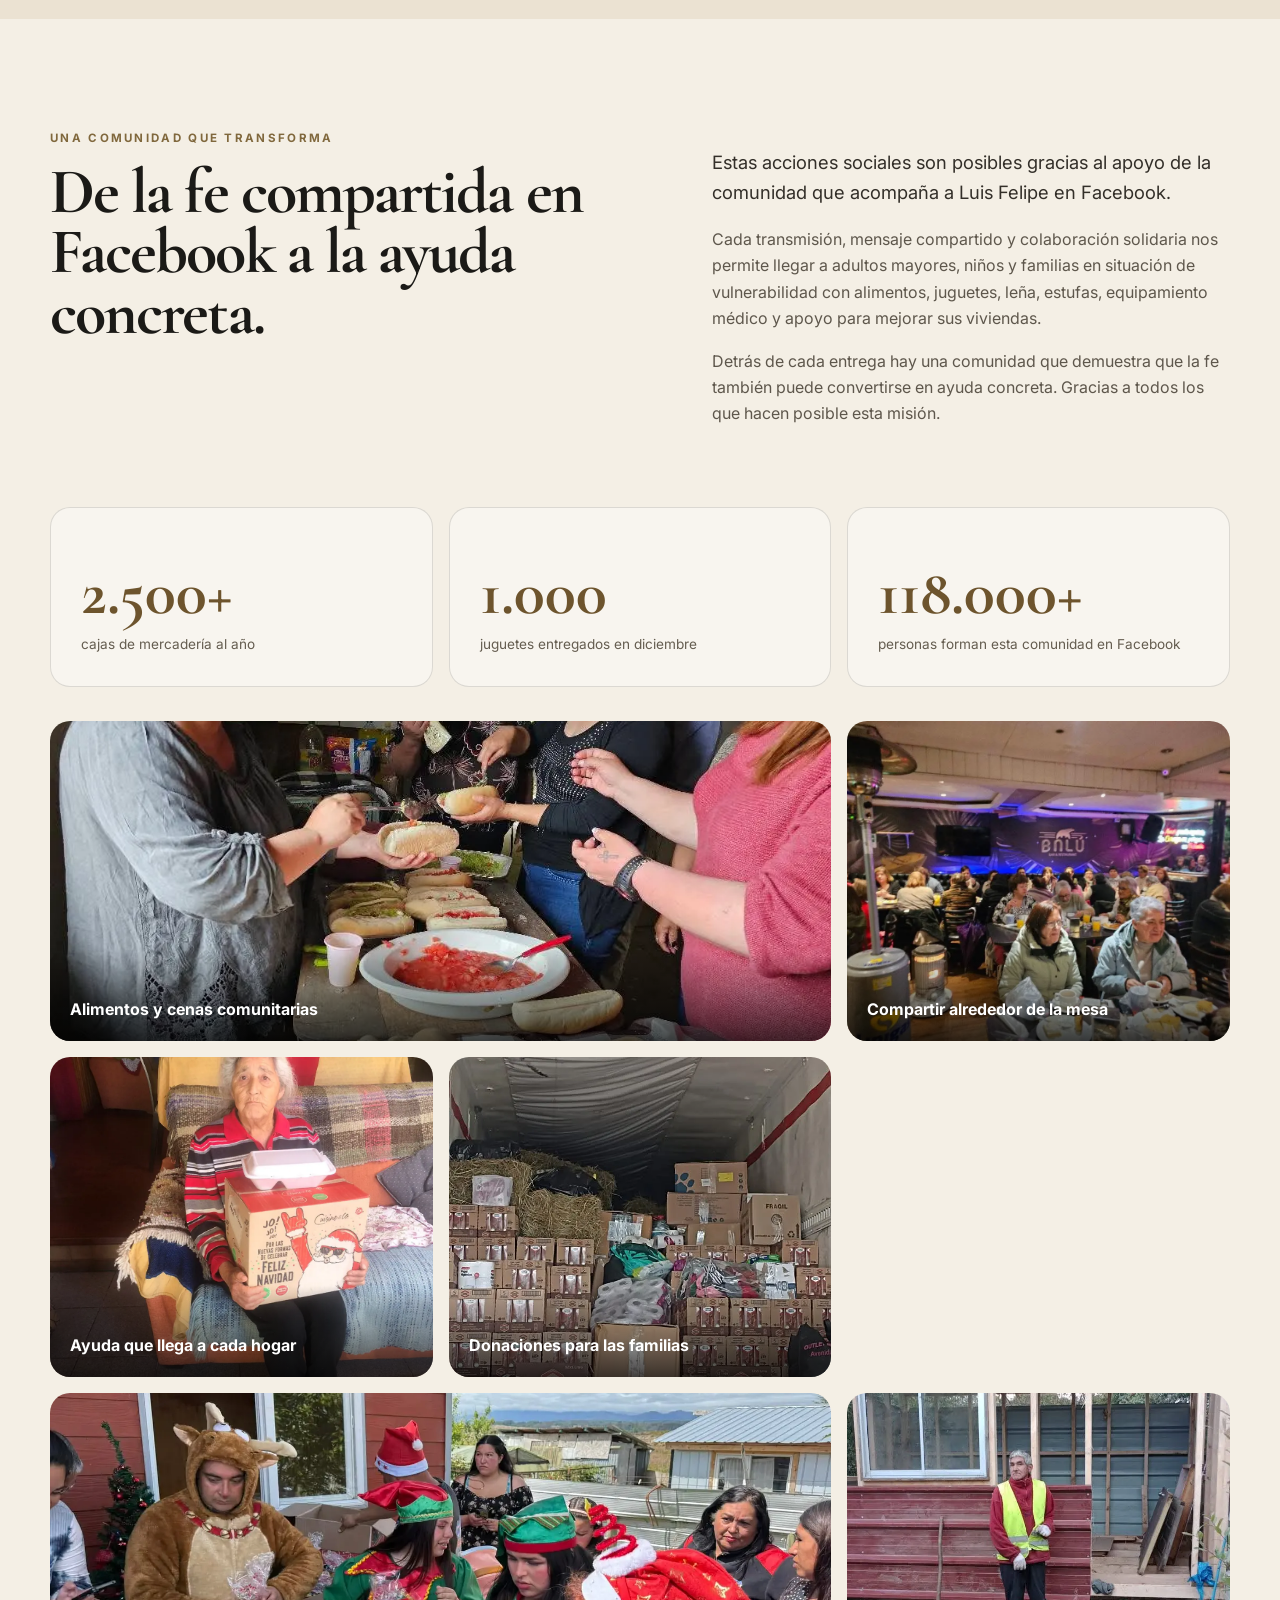
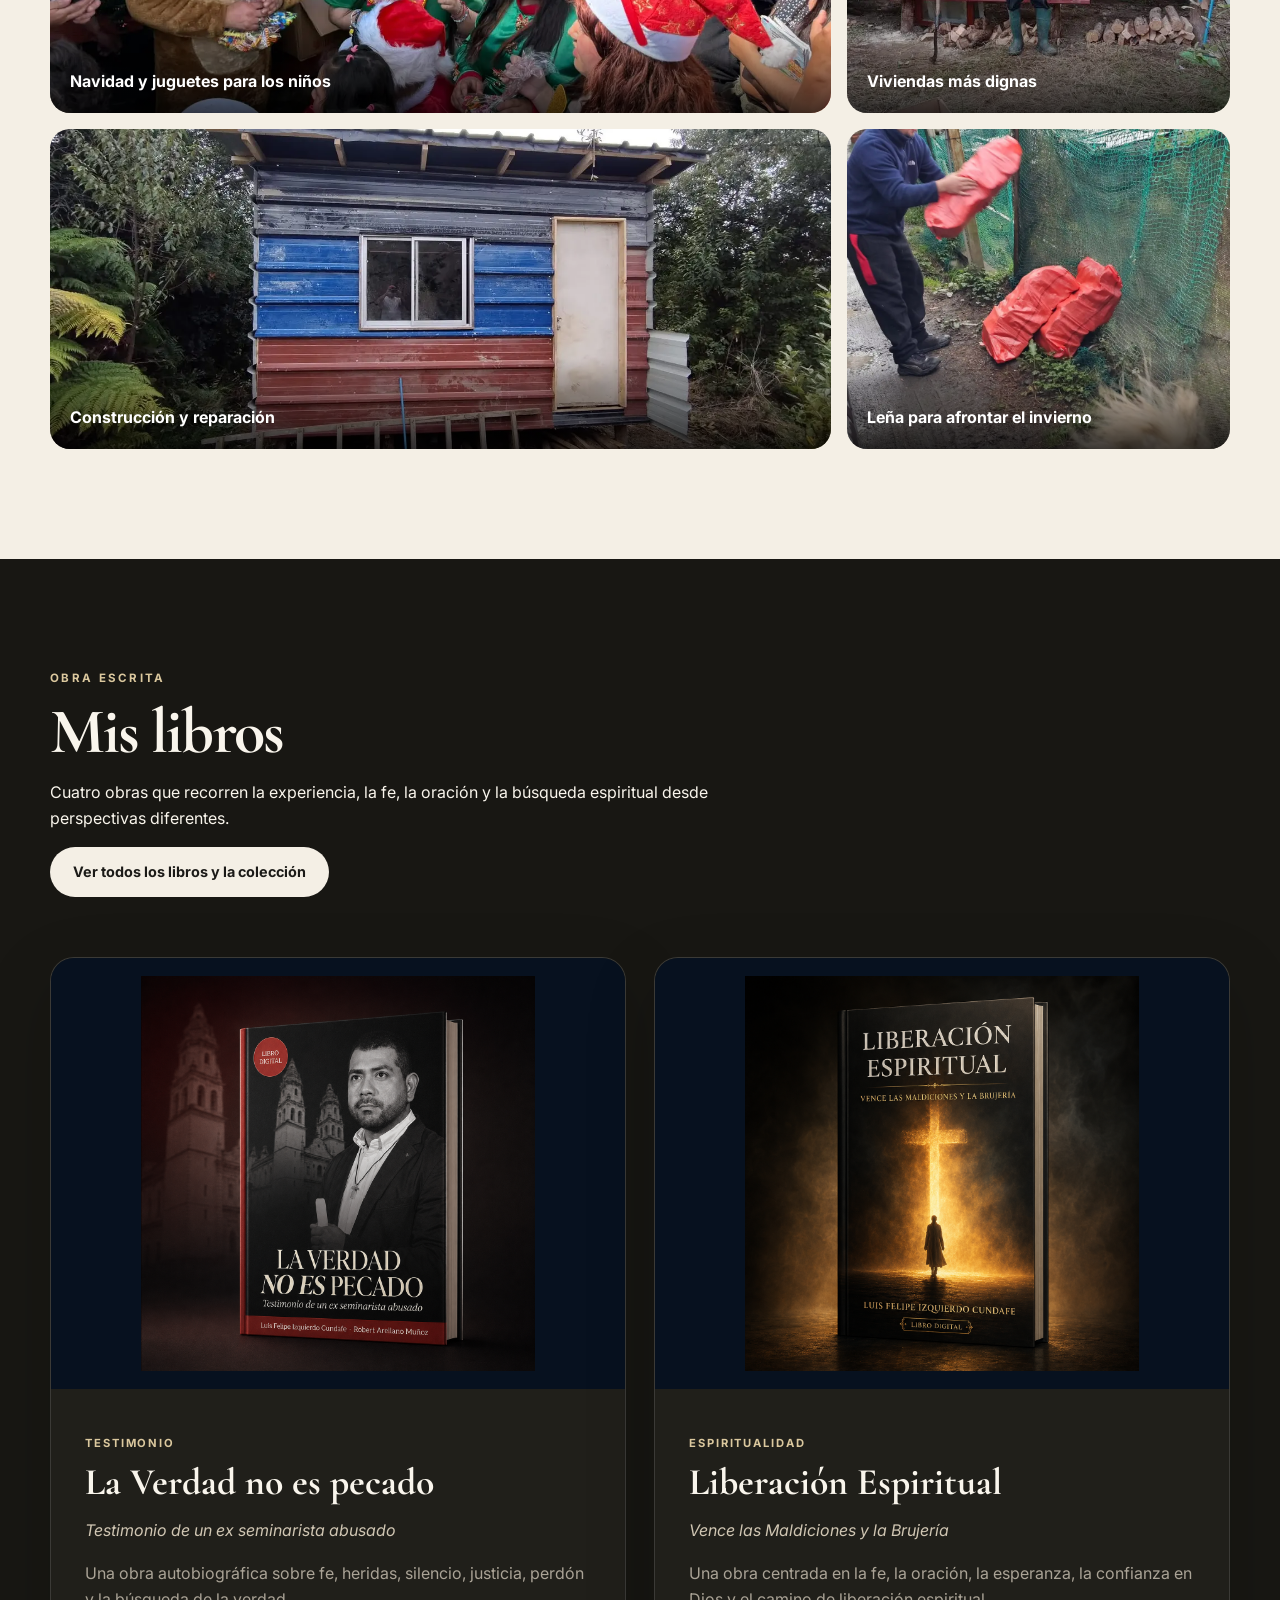
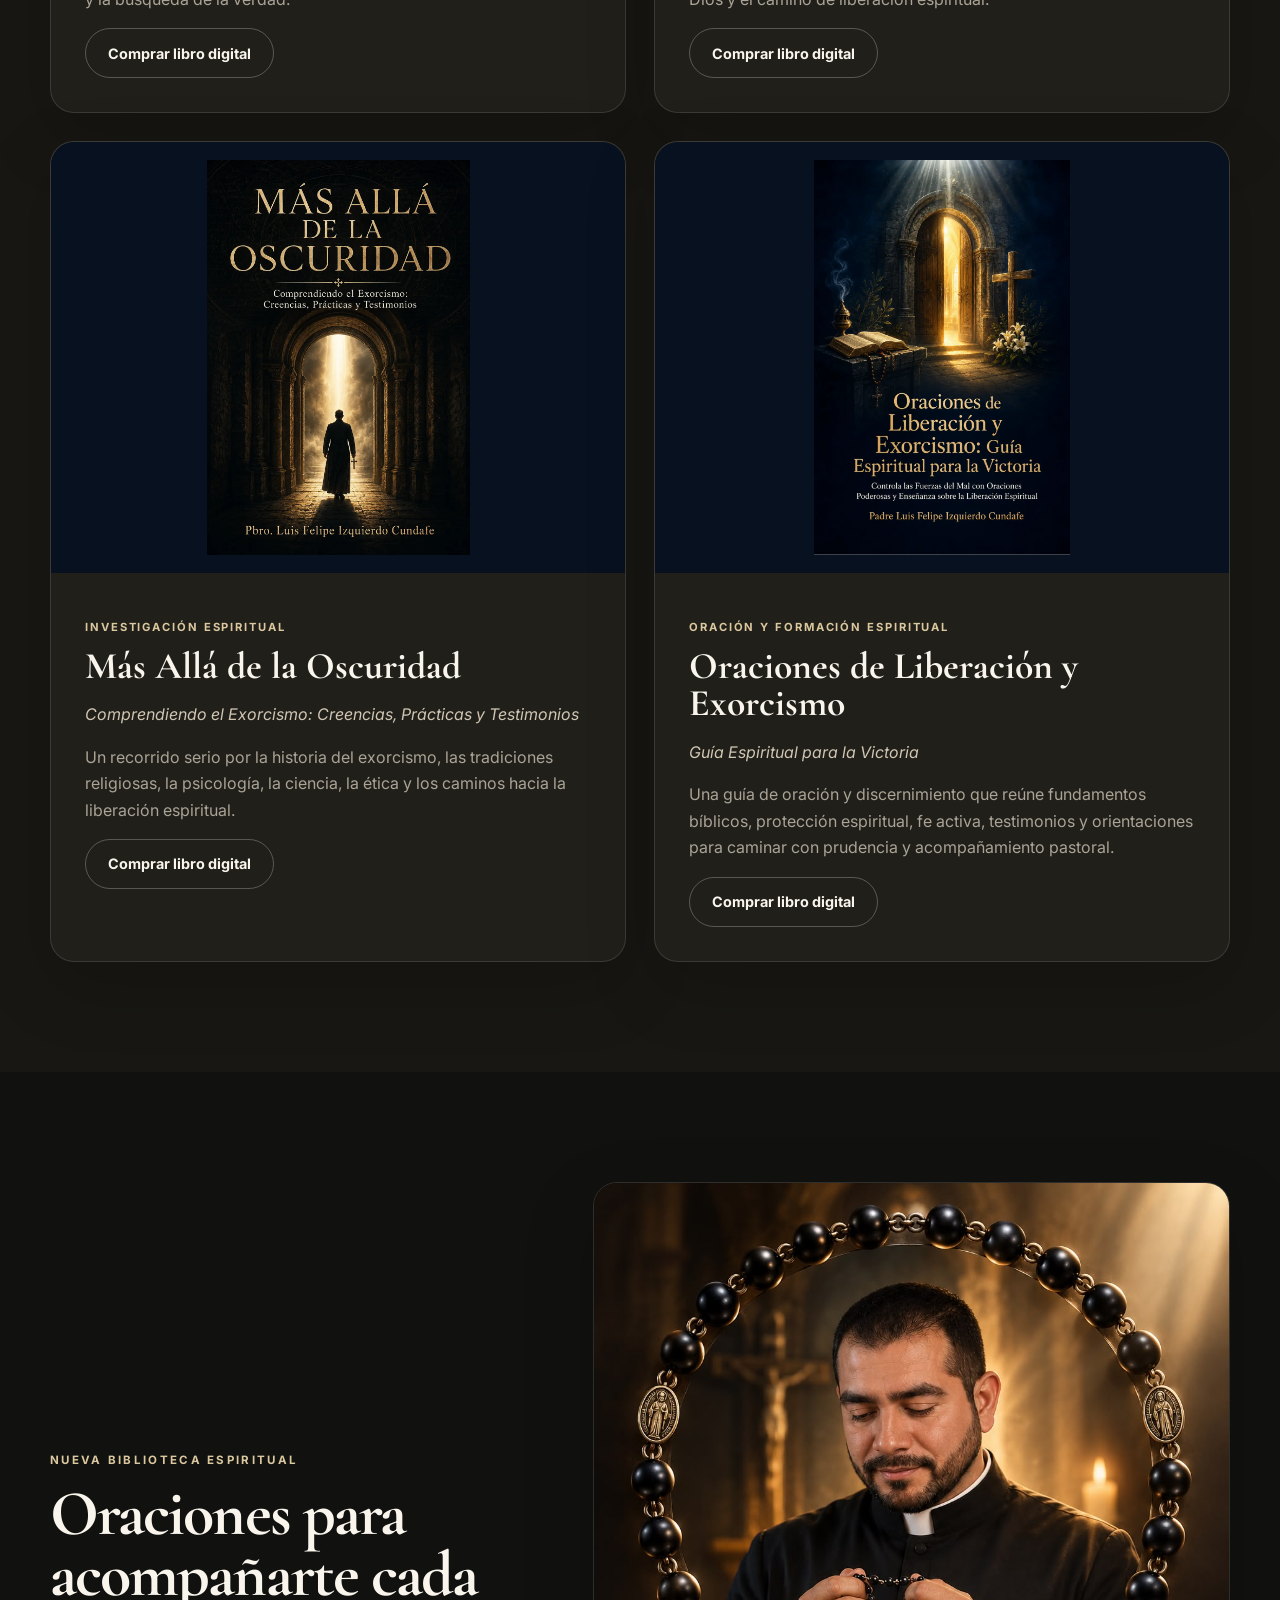
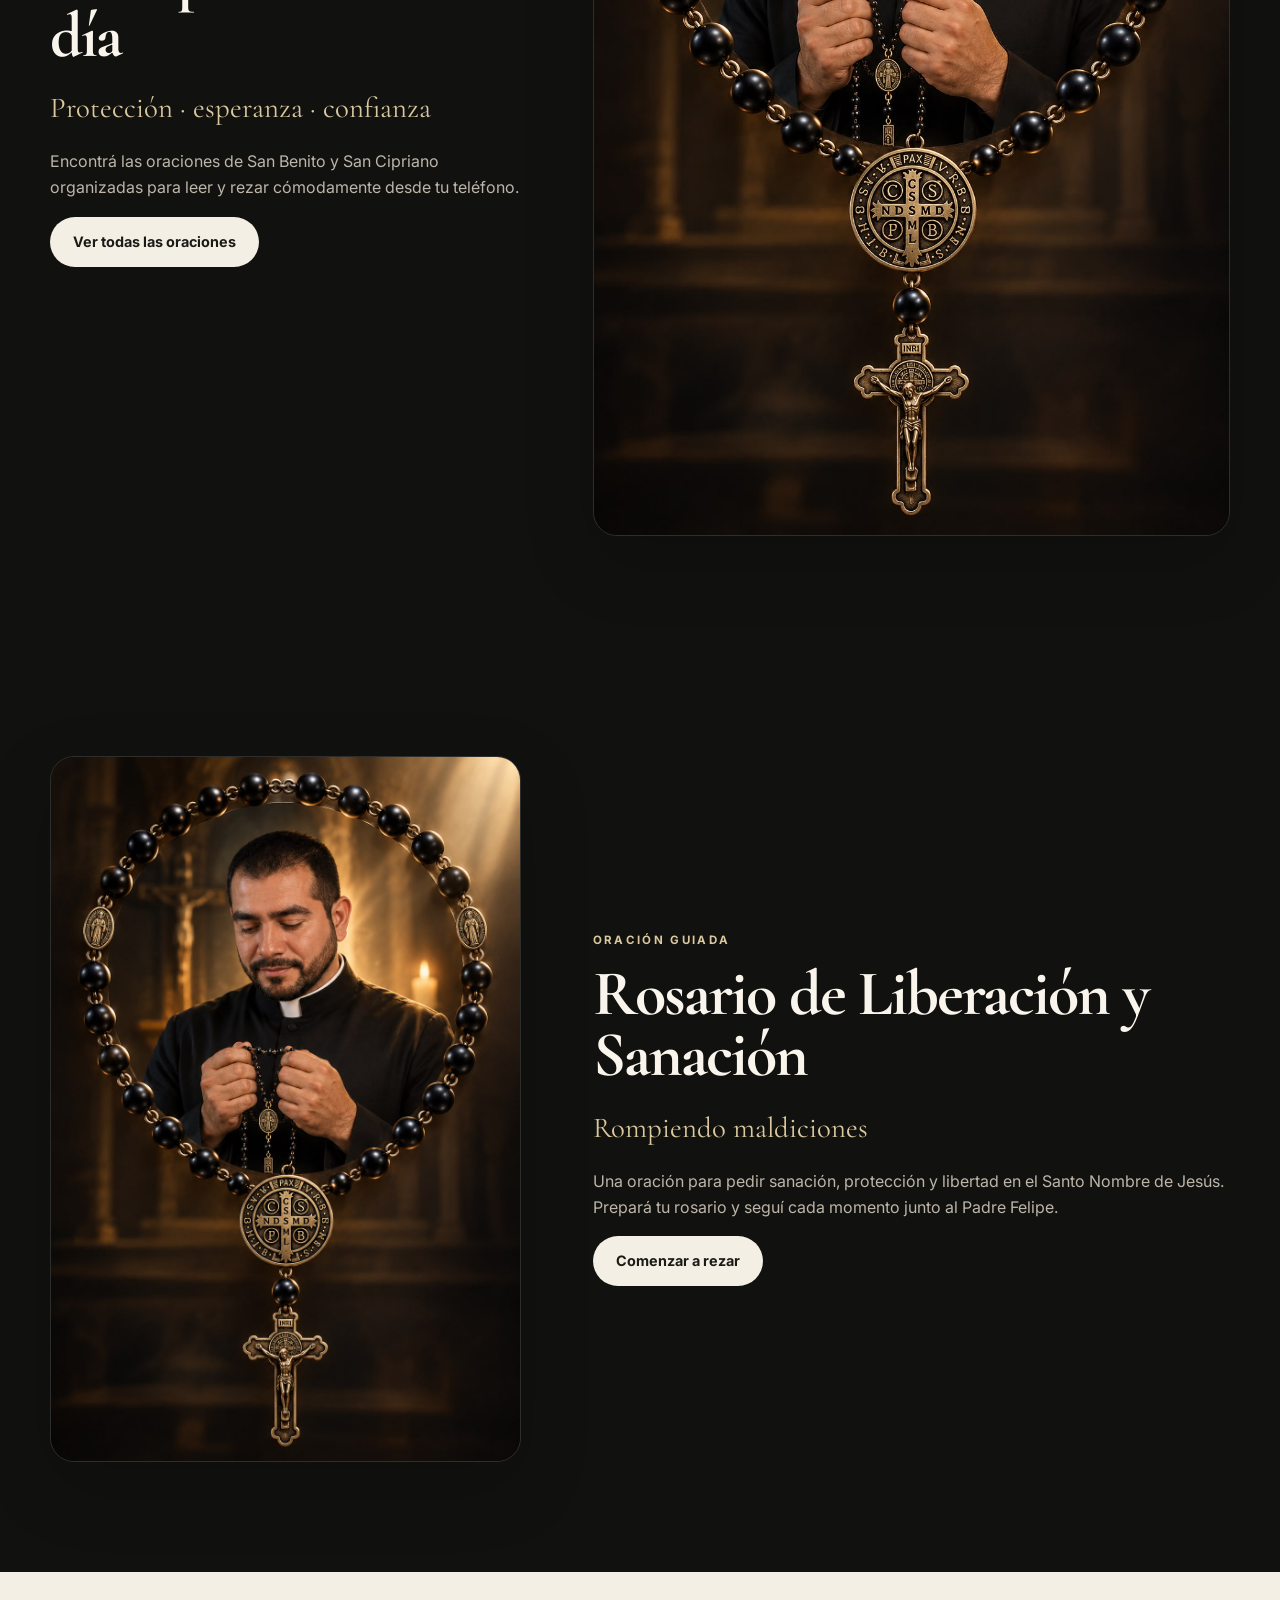
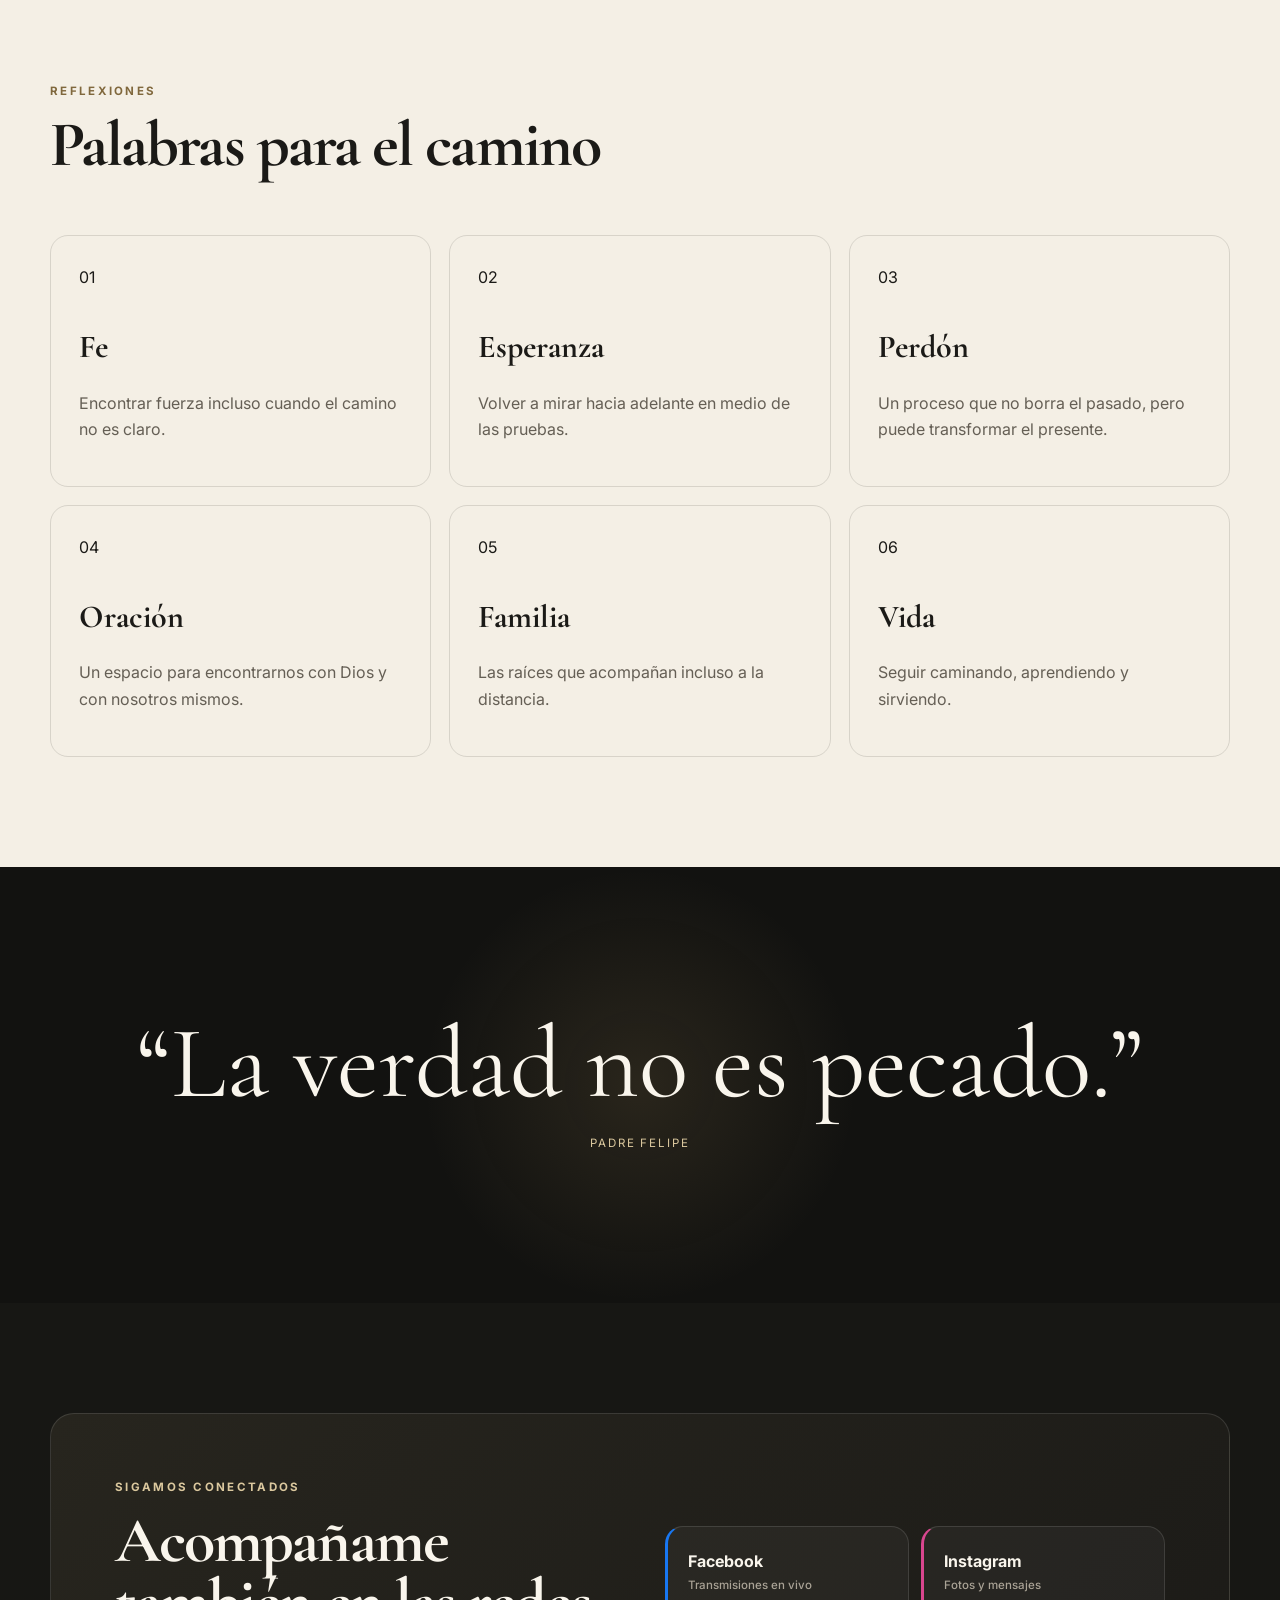
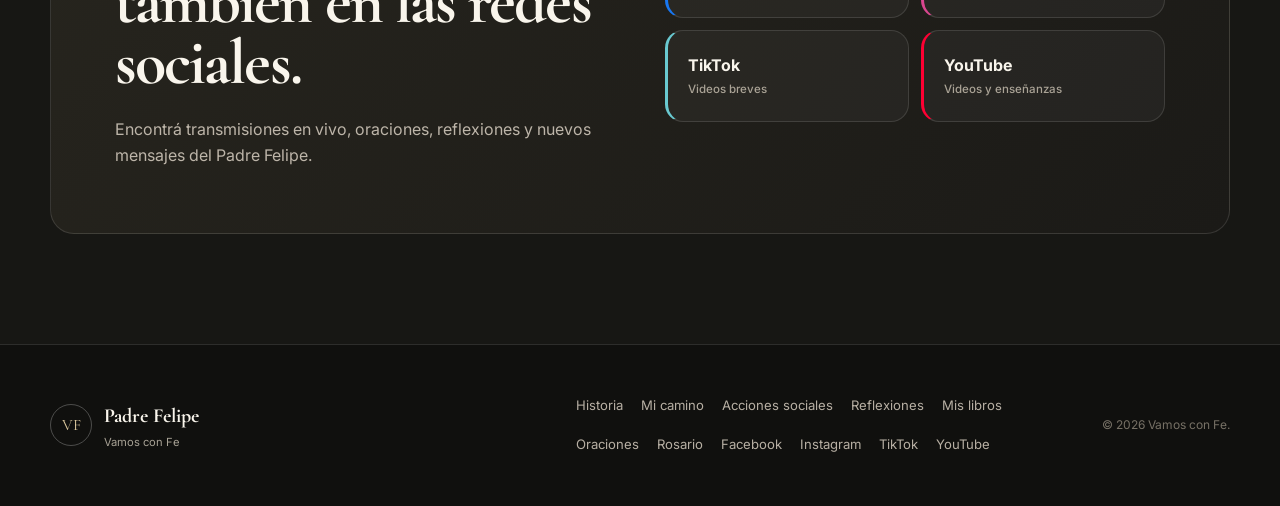
==== commit e1cc1d09: "Agrega biblioteca de oraciones y actualiza comunidad a 118.000" ====
--- a/index.html
+++ b/index.html
@@ -11,7 +11,7 @@
 
   <meta property="og:type" content="website">
   <meta property="og:title" content="Vamos con Fe junto al Padre Felipe">
-  <meta property="og:description" content="Sumate a una comunidad de más de 115.000 personas. Encontrá oraciones, reflexiones, transmisiones en vivo y los libros del Padre Felipe.">
+  <meta property="og:description" content="Sumate a una comunidad de más de 118.000 personas. Encontrá oraciones, reflexiones, transmisiones en vivo y los libros del Padre Felipe.">
   <meta property="og:url" content="https://vamosconfe.com/">
   <meta property="og:site_name" content="Vamos con Fe">
   <meta property="og:locale" content="es_LA">
@@ -114,6 +114,7 @@
       <a href="#obra-social">Acciones sociales</a>
       <a href="#reflexiones">Reflexiones</a>
       <a href="libros.html">Mis libros</a>
+      <a href="oraciones.html">Oraciones</a>
       <a href="rosario.html">Rosario</a>
       <a class="btn btn-live btn-small" href="https://www.facebook.com/misionsansebastianpuertomontt" target="_blank" rel="noopener noreferrer">● Ver transmisiones</a>
     </nav>
@@ -135,7 +136,7 @@
       </div>
 
       <div class="hero-stats">
-        <strong>115.000+</strong>
+        <strong>118.000+</strong>
         <span>personas acompañan esta comunidad en Facebook</span>
       </div>
     </div>
@@ -192,7 +193,7 @@
   <div class="container community-grid">
     <div class="community-number reveal">
       <span>Comunidad</span>
-      <strong>115.000+</strong>
+      <strong>118.000+</strong>
       <p>seguidores en Facebook</p>
     </div>
     <div class="community-copy reveal">
@@ -221,7 +222,7 @@
     <div class="solidarity-stats reveal" aria-label="Alcance de nuestras acciones sociales">
       <article><strong>2.500+</strong><span>cajas de mercadería al año</span></article>
       <article><strong>1.000</strong><span>juguetes entregados en diciembre</span></article>
-      <article><strong>115.000+</strong><span>personas forman esta comunidad en Facebook</span></article>
+      <article><strong>118.000+</strong><span>personas forman esta comunidad en Facebook</span></article>
     </div>
 
     <div class="solidarity-gallery reveal" aria-label="Galería de acciones solidarias">
@@ -298,6 +299,21 @@
           <a class="btn btn-secondary" href="https://pay.hotmart.com/D107339599O" target="_blank" rel="noopener noreferrer">Comprar libro digital</a>
         </div>
       </article>
+    </div>
+  </div>
+</section>
+
+<section class="section rosary-feature">
+  <div class="container rosary-feature-grid">
+    <div class="rosary-feature-copy reveal">
+      <p class="eyebrow">Nueva biblioteca espiritual</p>
+      <h2>Oraciones para acompañarte cada día</h2>
+      <p class="rosary-feature-kicker">Protección · esperanza · confianza</p>
+      <p>Encontrá las oraciones de San Benito y San Cipriano organizadas para leer y rezar cómodamente desde tu teléfono.</p>
+      <a class="btn btn-primary" href="oraciones.html">Ver todas las oraciones</a>
+    </div>
+    <div class="rosary-feature-image reveal">
+      <img src="assets/images/padre-felipe-rosario-san-benito.jpeg" alt="Padre Felipe rezando con el Rosario de San Benito" loading="lazy">
     </div>
   </div>
 </section>
@@ -370,6 +386,7 @@
       <a href="#obra-social">Acciones sociales</a>
       <a href="#reflexiones">Reflexiones</a>
       <a href="libros.html">Mis libros</a>
+      <a href="oraciones.html">Oraciones</a>
       <a href="rosario.html">Rosario</a>
       <a href="https://www.facebook.com/misionsansebastianpuertomontt" target="_blank" rel="noopener noreferrer">Facebook</a>
       <a href="https://www.instagram.com/luisfelipe.yzquierdo/" target="_blank" rel="noopener noreferrer">Instagram</a>
--- a/css/style.css
+++ b/css/style.css
@@ -22,6 +22,7 @@
 .footer{padding:50px 0;border-top:1px solid var(--line);background:#10100e}.footer-grid{display:grid;grid-template-columns:1fr 1fr auto;gap:35px;align-items:center}.footer-links{display:flex;gap:18px;flex-wrap:wrap;color:#b8b0a4;font-size:.82rem}.copyright{color:#777166;font-size:.75rem}
 .rosary-feature{background:#11110f}.rosary-feature-grid{display:grid;grid-template-columns:.85fr 1.15fr;gap:72px;align-items:center}.rosary-feature-image{border-radius:var(--radius);overflow:hidden;border:1px solid var(--line);box-shadow:var(--shadow)}.rosary-feature-image img{width:100%;aspect-ratio:2/3;object-fit:cover}.rosary-feature-copy h2{max-width:760px}.rosary-feature-copy>p:not(.eyebrow){color:#bdb5a9;max-width:680px}.rosary-feature-kicker{font-family:"Cormorant Garamond",serif;font-size:1.8rem!important;color:var(--gold2)!important;margin:18px 0 8px}
 .reveal{opacity:0;transform:translateY(24px);transition:.8s}.reveal.visible{opacity:1;transform:none}
+@media(max-width:1120px){.menu-toggle{display:block}.nav{position:absolute;top:84px;left:20px;right:20px;display:none;flex-direction:column;align-items:stretch;background:#1c1b17;border:1px solid var(--line);border-radius:18px;padding:18px}.nav.open{display:flex}}
 @media(max-width:920px){.menu-toggle{display:block}.nav{position:absolute;top:84px;left:20px;right:20px;display:none;flex-direction:column;align-items:stretch;background:#1c1b17;border:1px solid var(--line);border-radius:18px;padding:18px}.nav.open{display:flex}.hero-grid,.split,.quote-layout,.community-grid,.solidarity-intro,.cta-card,.rosary-feature-grid{grid-template-columns:1fr;gap:50px}.hero-image-wrap{order:-1}.hero-image-card{min-height:520px;max-width:560px;margin:auto;border-radius:120px 120px 24px 24px}.hero-image-card img{height:520px}.timeline,.reflection-grid{grid-template-columns:1fr 1fr}.books-grid{grid-template-columns:1fr}.solidarity-gallery{grid-template-columns:1fr 1fr}.solidarity-gallery .gallery-wide{grid-column:span 1}.footer-grid{grid-template-columns:1fr}.cta-actions{justify-content:flex-start}}
 @media(max-width:620px){.container{width:min(100% - 28px,1180px)}.site-header .brand small{display:none}h1{font-size:4.25rem}.hero{padding-top:120px}.hero-image-card{min-height:410px;border-radius:88px 88px 18px 18px}.hero-image-card img{height:410px}.hero-actions .btn,.cta-actions .btn{width:100%}.section{padding:78px 0}.timeline,.reflection-grid{grid-template-columns:1fr}.books-grid{gap:16px}.book-card{display:grid;grid-template-columns:120px minmax(0,1fr);min-height:245px;border-radius:18px}.book-cover-wrap,.book-cover-wrap.book-cover-contain{height:100%;min-height:245px;aspect-ratio:auto;padding:10px;border-right:1px solid var(--line)}.book-cover-wrap img{object-fit:contain}.book-info{min-width:0;padding:20px 16px;display:flex;flex-direction:column;align-items:flex-start}.book-label{font-size:.58rem;letter-spacing:.13em;line-height:1.35}.book-info h3{font-size:1.62rem;line-height:.98;margin:8px 0 6px;overflow-wrap:anywhere}.book-subtitle{font-size:.82rem;line-height:1.35;margin:0 0 9px}.book-info>p:last-of-type{font-size:.78rem;line-height:1.45;margin:0 0 14px;display:-webkit-box;-webkit-line-clamp:3;-webkit-box-orient:vertical;overflow:hidden}.book-info .btn{width:100%;min-height:42px;margin-top:auto;padding:0 10px;font-size:.72rem;white-space:normal;text-align:center}.solidarity-stats{display:flex;overflow-x:auto;scroll-snap-type:x mandatory;margin:44px -14px 26px;padding:0 14px 8px;scrollbar-width:none}.solidarity-stats::-webkit-scrollbar{display:none}.solidarity-stats article{flex:0 0 82%;min-height:165px;scroll-snap-align:center}.solidarity-gallery{display:flex;overflow-x:auto;scroll-snap-type:x mandatory;margin:0 -14px;padding:0 14px 10px;gap:12px;scrollbar-width:none}.solidarity-gallery::-webkit-scrollbar{display:none}.solidarity-gallery figure{flex:0 0 86%;height:340px;scroll-snap-align:center}.cta-card{padding:34px 24px}.social-actions{grid-template-columns:1fr}.social-link{min-height:76px}.rosary-feature-grid{gap:32px}.rosary-feature-image{width:100%;max-width:520px;margin:0 auto}.rosary-feature-image img{height:auto;aspect-ratio:auto;object-fit:contain}}
 @media(prefers-reduced-motion:reduce){html{scroll-behavior:auto}.reveal{opacity:1;transform:none}}
